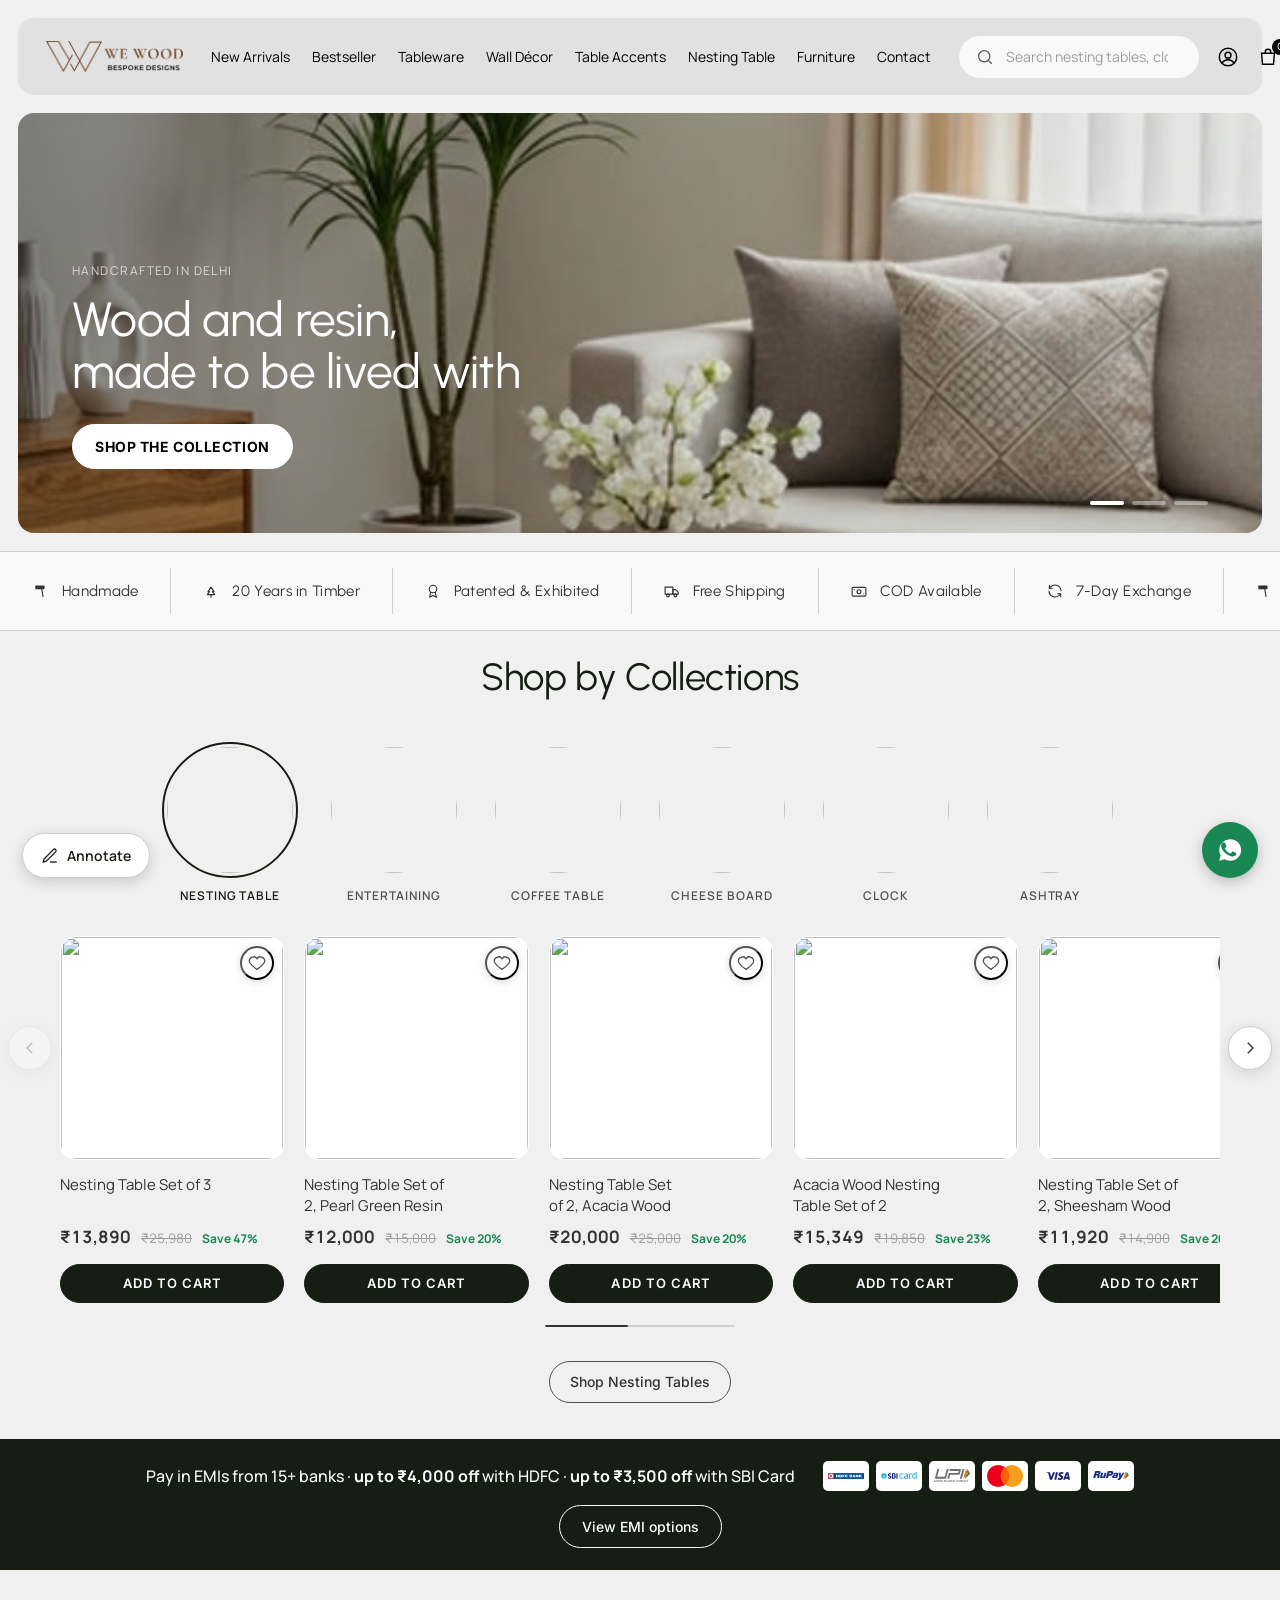
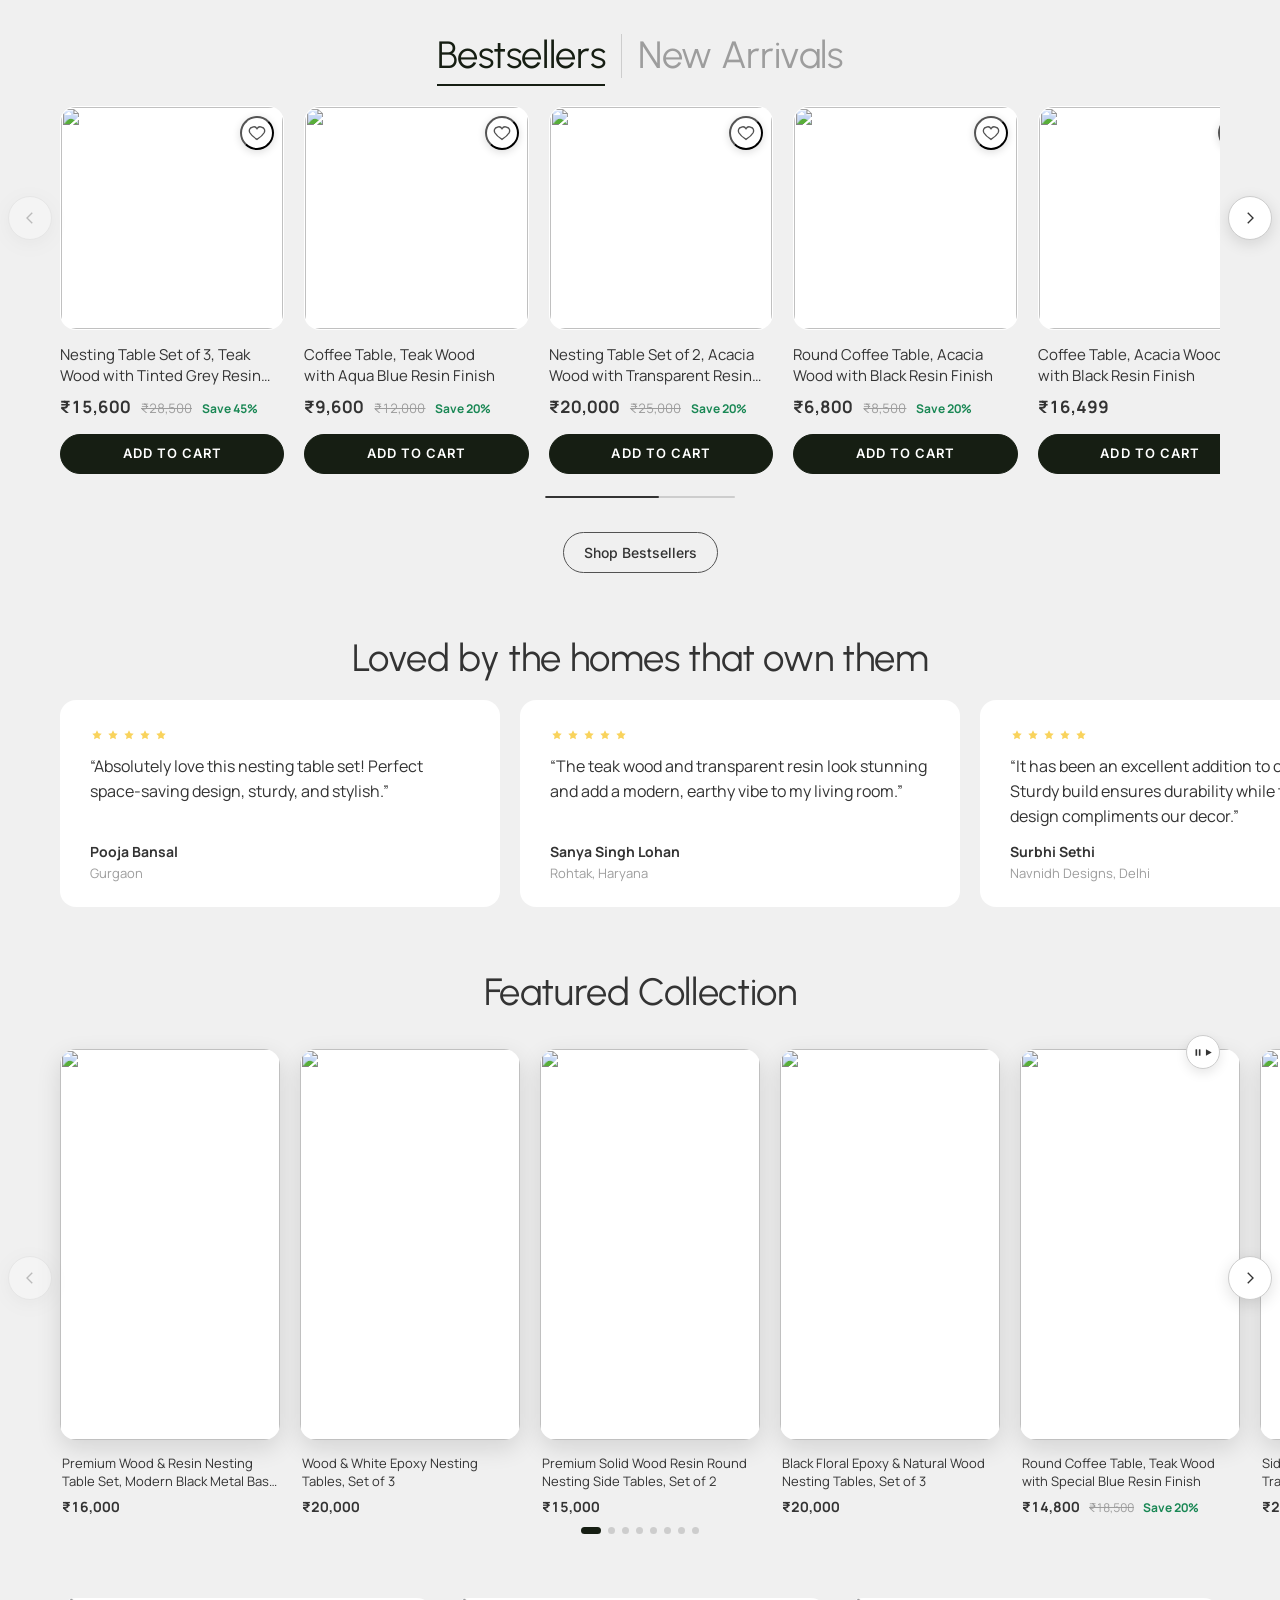
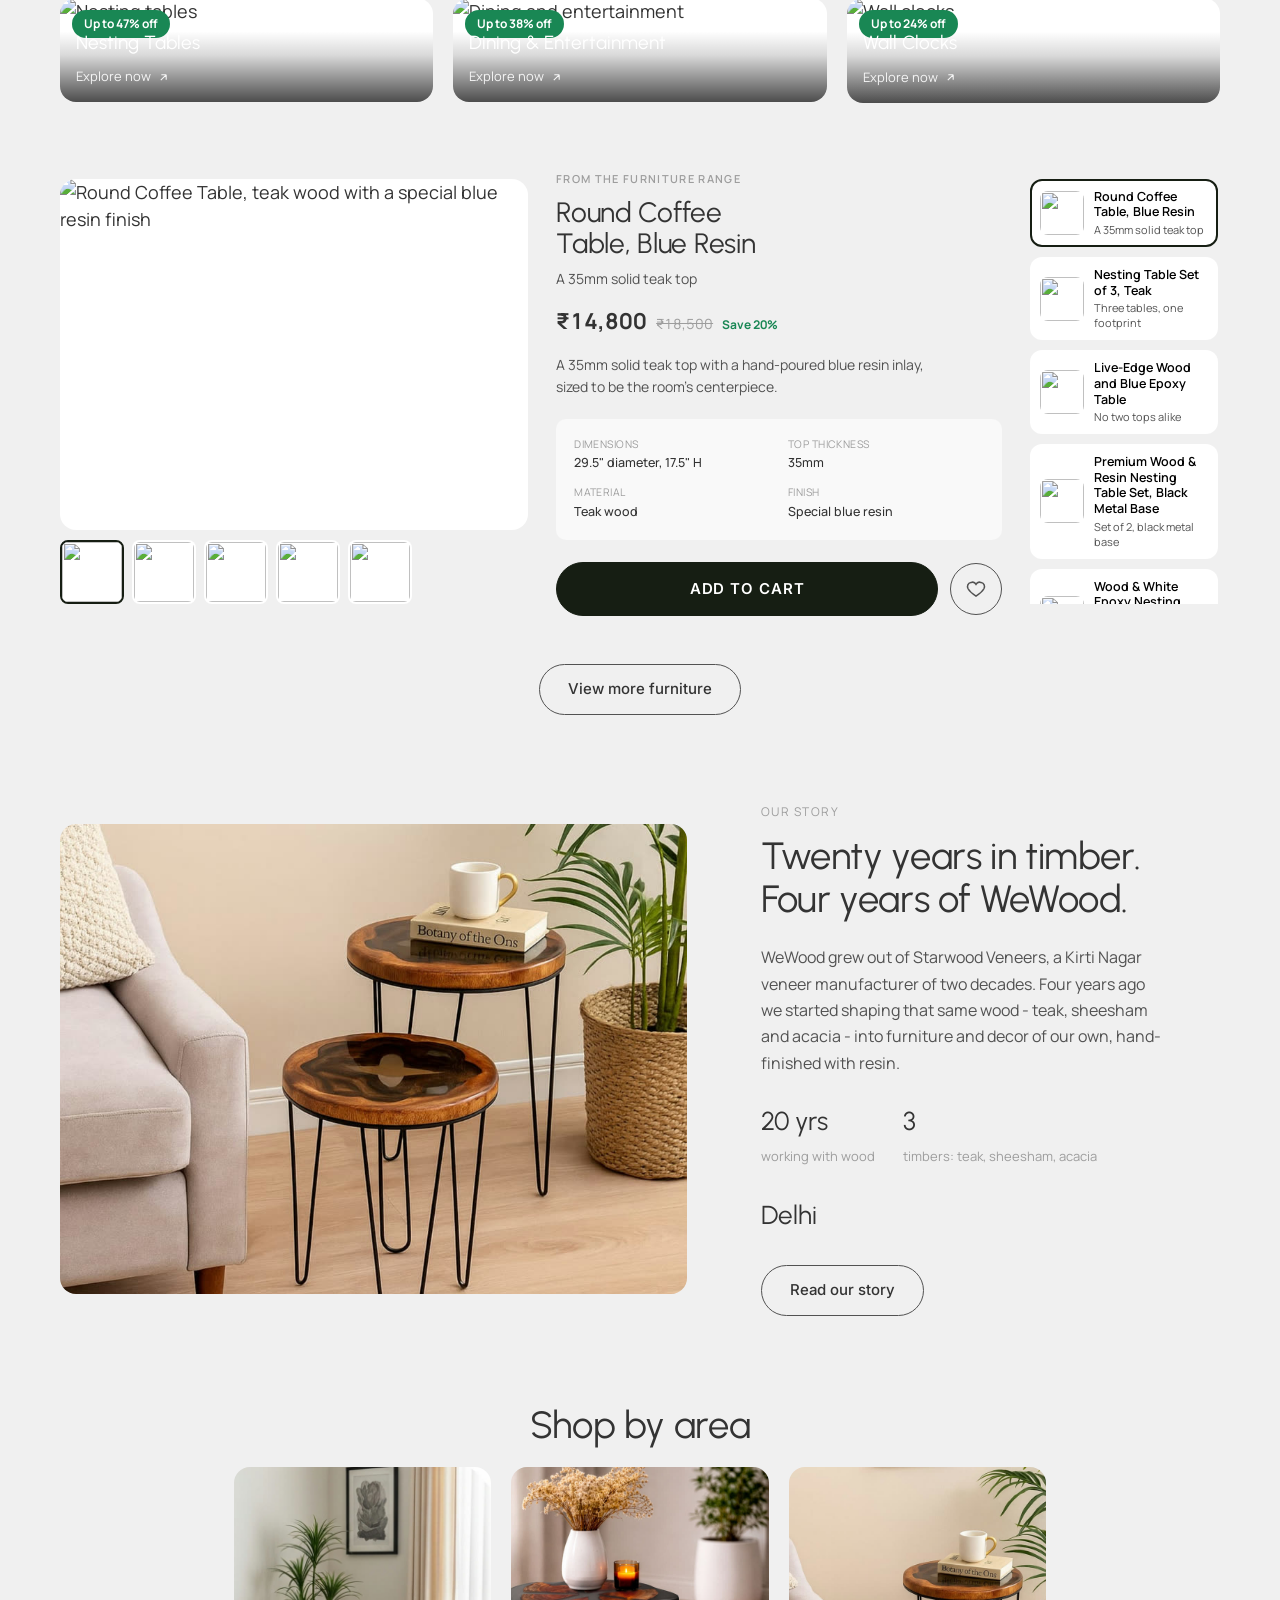
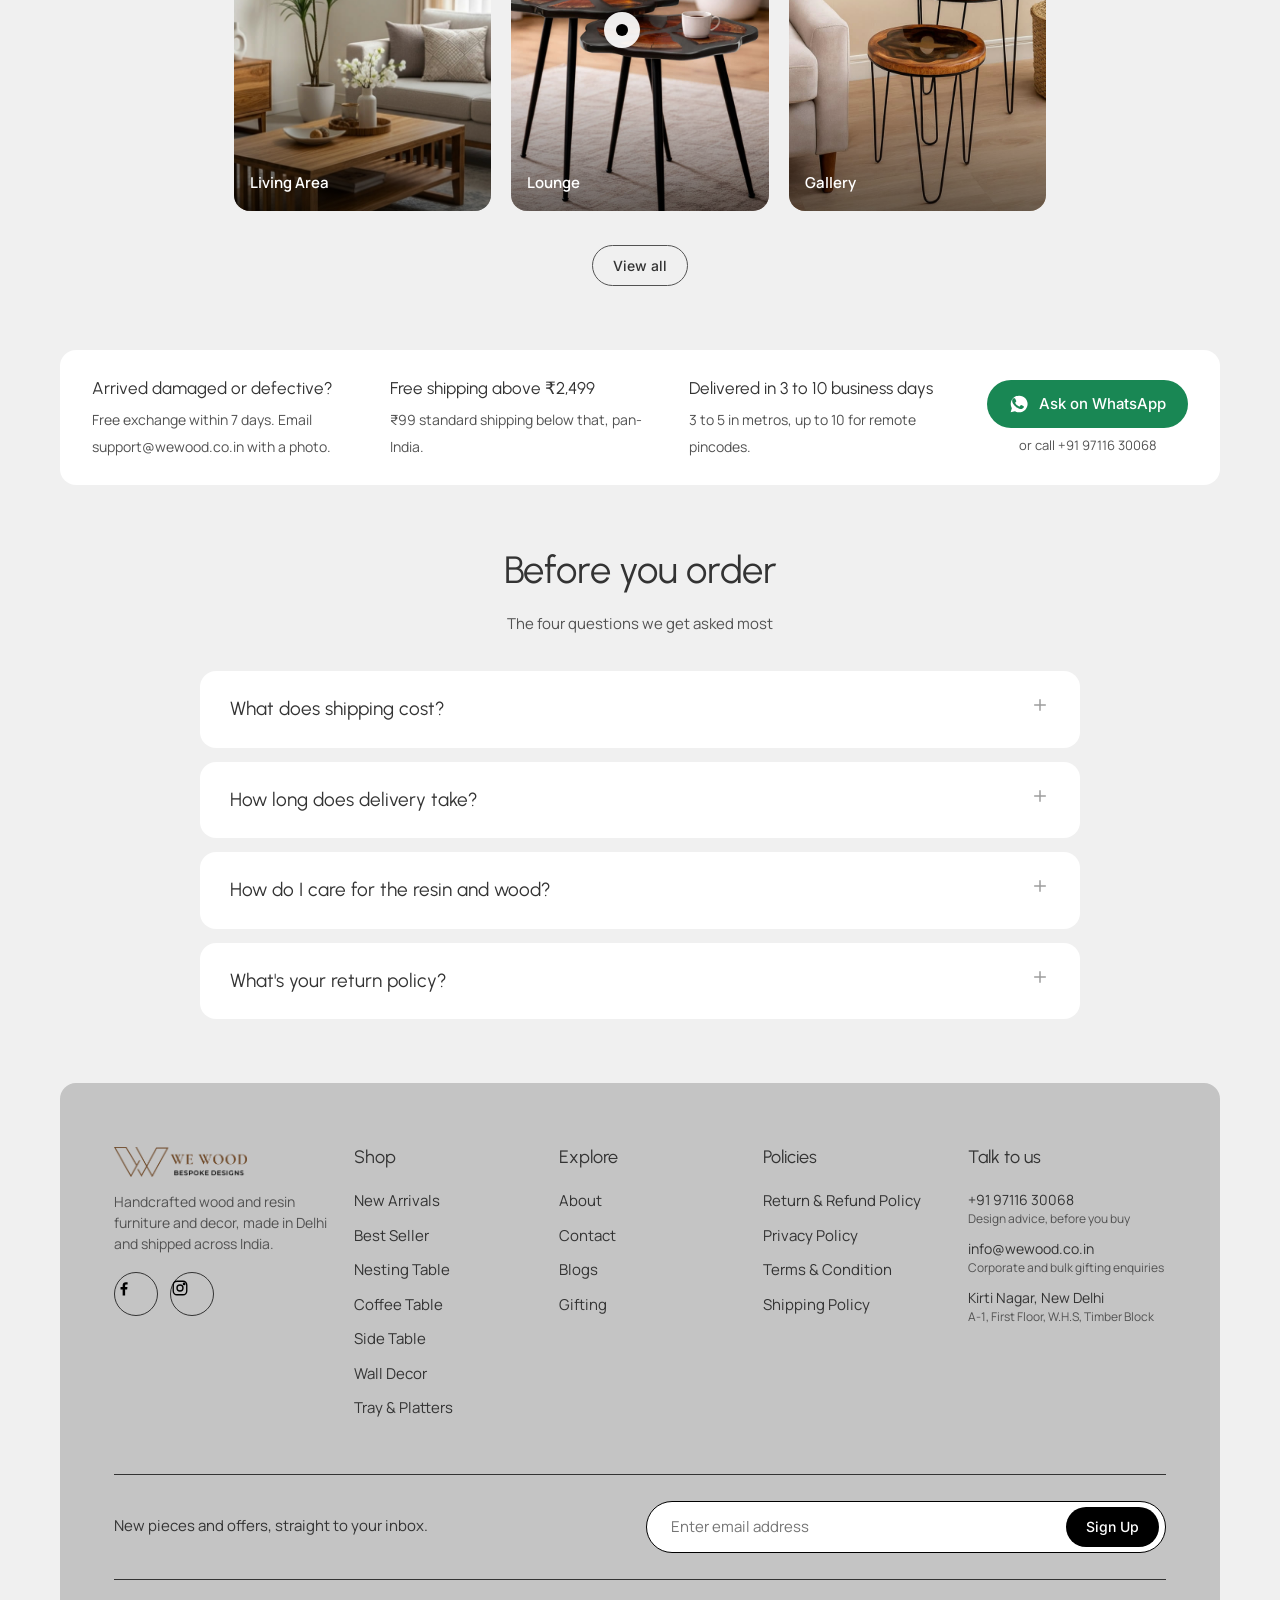
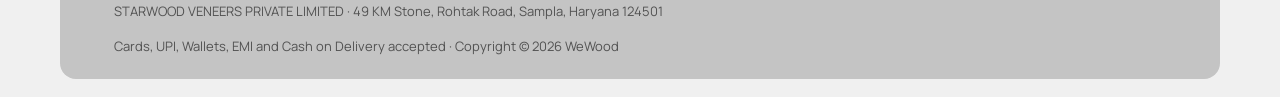
==== index.html @ e486cc7d "Tighten hero-ticker-collections gaps, add ticker breathing room, 2-card mobile rails, fix Shop-by-ar" ====
<!doctype html>
<html lang="en">
<head>
<meta charset="UTF-8">
<meta name="viewport" content="width=device-width, initial-scale=1.0">
<title>WeWood Homepage</title>
<meta name="description" content="Handcrafted wood and resin furniture and home decor from WeWood, Delhi. Nesting tables, coffee tables, wall clocks, trays and more, shipped pan-India.">
<link rel="preconnect" href="https://fonts.googleapis.com">
<link rel="preconnect" href="https://cdn.shopify.com" crossorigin>
<link href="https://fonts.googleapis.com/css2?family=Manrope:wght@400;500;600;700&family=Urbanist:wght@400;500;600;700&family=Inter:wght@500;600&display=swap" rel="stylesheet">
<style>
  /* Tokens: the live theme's own CSS (main.build.css) - nothing introduced */
  :root{
    --font-body:'Manrope', sans-serif;
    --font-heading:'Urbanist', sans-serif;
    --font-button:'Inter', sans-serif;
    --radius:16px; --pill:32px;
    --bg:#f0f0f0; --bg-secondary:#f9f9f9; --header:#e1e1e1; --silver:#c4c4c4;
    --white:#fff; --black:#000;
    --text:#333333; --text-2:#525252; --text-3:#9d9d9d; --gray:#757575; --border:#cdcdcd;
    --dark:#161e13; --yellow:#f9d35c; --green:#198754; --sale:#cc0000;
    --gutter:18px; --page-gutter:60px; --gap:20px; --inner:54px;
  }
  *{ box-sizing:border-box; }
  html{ scroll-behavior:smooth; }
  body{ margin:0; background:var(--bg); color:var(--text); font-family:var(--font-body); font-size:18px; line-height:1.5; -webkit-font-smoothing:antialiased; }
  img{ display:block; width:100%; height:100%; object-fit:cover; }
  a{ color:inherit; text-decoration:none; touch-action:manipulation; }
  p{ margin:0; }
  /* Display type: slightly tighter leading and negative tracking at these
     sizes - a geometric sans at 38-48px with default tracking reads loose. */
  h1,h2,h3,h4{ font-family:var(--font-heading); font-weight:400; color:var(--text); margin:0; line-height:1.15; letter-spacing:-.01em; text-wrap:balance; }
  ul{ margin:0; padding:0; list-style:none; }
  button{ font-family:inherit; cursor:pointer; touch-action:manipulation; }
  /* Keyboard focus ring, page-wide. Mouse and touch never see it. */
  a:focus-visible, button:focus-visible, input:focus-visible, [tabindex]:focus-visible{ outline:2px solid var(--black); outline-offset:3px; }
  .page{ padding:0 var(--page-gutter); }
  .img{ border-radius:var(--radius); overflow:hidden; background:#dedede; }

  /* Button hierarchy. Secondary: outline whose border actually reads (the old
     #cdcdcd on #f0f0f0 was 1.3:1, invisible as a control). Primary (.btn-dark):
     solid in the theme's own dark, with the page's single accent on hover, so
     the one yellow means "attention" everywhere it appears. */
  .btn{ display:inline-flex; align-items:center; justify-content:center; gap:10px; border-radius:var(--pill); font-family:var(--font-button); font-weight:500; font-size:15px; line-height:1.375; padding:14px 28px; border:1px solid var(--text-2); color:var(--text); background:transparent; white-space:nowrap; transition:background .16s ease-out, color .16s ease-out, border-color .16s ease-out, transform .12s ease-out; }
  .btn:hover{ background:var(--black); border-color:var(--black); color:#fff; }
  .btn:active{ transform:scale(0.98); }
  .btn-dark{ background:var(--dark); border-color:var(--dark); color:#fff; font-family:var(--font-button); font-weight:600; }
  .btn-dark:hover{ background:var(--yellow); border-color:var(--yellow); color:var(--dark); }
  .btn-solid{ background:var(--black); color:#fff; border-color:var(--black); font-family:var(--font-button); font-weight:600; }
  .btn-solid:hover{ background:#2b2b2b; }
  .btn-white{ border-color:#fff; color:#fff; }
  .btn-white:hover{ background:#fff; color:var(--black); }
  .btn-sm{ padding:10px 20px; font-size:14px; }

  /* Section rhythm: 64px between unrelated sections, 20px between a heading
     and its own content - the 3:1 ratio is what makes "new topic" and
     "same topic" read differently. */
  .section-heading{ text-align:center; font-size:38px; padding:64px 0 20px; }
  .section-sub{ text-align:center; font-size:15px; color:var(--text-2); margin:0 0 36px; }
  .eyebrow{ display:block; font-size:12px; letter-spacing:.12em; text-transform:uppercase; color:var(--text-3); margin-bottom:14px; }
  /* Every section heading on the page - centered, same size, same 20px
     gap to its content below (the tab-group's own 20px bottom padding is
     the reference value everything else matches). */
  .section-heading.rail-heading{ font-weight:400; }
  .rail-head{ display:flex; align-items:baseline; justify-content:space-between; gap:16px; flex-wrap:wrap; }
  /* width:100% is load-bearing here: .rail-head uses justify-content:
     space-between for its usual two children (heading + CTA), but this
     is its only child, so space-between alone pins it to the start
     instead of centering it - the group has to claim the full row width
     itself before its own justify-content:center means anything. */
  .tab-group{ display:flex; justify-content:center; padding:64px 0 20px; width:100%; }
  .tab-btn{ font-family:var(--font-heading); font-size:38px; font-weight:400; letter-spacing:-.01em; line-height:1.15; background:none; border:none; padding:0; color:var(--text-3); position:relative; padding-bottom:8px; transition:color .2s ease-out; }
  .tab-btn::after{ content:""; position:absolute; left:0; right:0; bottom:0; height:2px; background:var(--dark); transform:scaleX(0); transition:transform .25s ease-out; }
  .tab-btn.is-active{ color:var(--dark); }
  .tab-btn.is-active::after{ transform:scaleX(1); }
  /* The divider is its own pseudo-element, not a border+padding on the
     button itself - the underline below is also absolutely positioned
     left:0/right:0 against the button's own box, so if the divider gap
     were padding (inside that box) the underline would stretch into it
     and visibly touch the divider line. Keeping the divider entirely in
     the button's outer margin keeps the underline exactly text-width on
     both tabs. */
  .tab-btn + .tab-btn{ position:relative; margin-left:33px; }
  .tab-btn + .tab-btn::before{ content:""; position:absolute; left:-17px; top:0; bottom:8px; width:1px; background:var(--border); }
  /* Panels crossfade instead of an abrupt hide/show swap. */
  .rail-carousel.tab-panel{ transition:opacity .2s ease-out; }
  .rail-carousel.tab-panel.is-leaving{ opacity:0; }
  @media (prefers-reduced-motion:reduce){ .tab-btn::after{ transition:none; } .rail-carousel.tab-panel{ transition:none; } }
  .section-sub.rail-sub{ text-align:left; margin-bottom:24px; }

  /* ===== Header: thin, persistent search, real categories ===== */
  .header-wrap{ position:sticky; top:var(--gutter); z-index:50; padding:0 var(--gutter); margin-top:var(--gutter); transition:transform .25s ease-out; }
  .header-wrap.is-hidden{ transform:translateY(calc(-100% - var(--gutter) - 12px)); }
  .header{ background:var(--header); border-radius:var(--radius); height:77px; display:grid; grid-template-columns:auto 1fr auto; align-items:center; gap:28px; padding:0 28px; }
  .logo img{ height:31px; width:auto; display:block; }
  .nav{ display:flex; justify-content:center; gap:22px; font-size:14px; color:var(--black); white-space:nowrap; }
  .nav a{ padding:4px 0; border-bottom:1.5px solid transparent; transition:border-color .16s ease-out; }
  .nav a:hover{ border-color:var(--black); }
  .header-right{ display:flex; align-items:center; gap:18px; }
  .search{ display:flex; align-items:center; gap:10px; background:var(--bg-secondary); border:1px solid transparent; border-radius:var(--pill); height:42px; padding:0 14px 0 16px; width:240px; transition:border-color .16s ease-out, width .2s ease-out; }
  .search:focus-within{ border-color:var(--black); width:280px; box-shadow:0 0 0 2px var(--dark); }
  .search input{ flex:1; border:none; outline:none; background:transparent; font-family:var(--font-body); font-size:14px; color:var(--text); min-width:0; }
  .search input::placeholder{ color:var(--text-3); }
  .search svg{ flex:none; color:var(--text-2); }
  .icon-btn{ background:none; border:none; padding:0; color:var(--black); display:flex; position:relative; }
  .icon-btn svg{ width:22px; height:22px; }
  .cart-count{ position:absolute; top:-7px; right:-9px; min-width:16px; height:16px; padding:0 3px; border-radius:50%; background:var(--black); color:#fff; font-size:10px; font-family:var(--font-button); display:flex; align-items:center; justify-content:center; transition:transform .18s cubic-bezier(0.34,1.56,0.64,1); }
  .cart-count.pulse{ transform:scale(1.35); }
  @media (max-width:1250px){ .nav{ display:none; } .header{ grid-template-columns:auto 1fr; } .header-right{ justify-self:end; } }
  @media (max-width:640px){ .search{ display:none; } }

  /* ===== Hero: rotating imagery, three self-select paths ===== */
  /* Hero keeps the original 18px inset (--gutter) even though .page's own
     side padding is now the larger --page-gutter - pulled back out by the
     difference so it never re-inherits the wider page margin. */
  .hero{ margin:var(--gutter) calc(var(--gutter) - var(--page-gutter)) 0; position:relative; height:420px; border-radius:var(--radius); overflow:hidden; }
  .hero-slide{ position:absolute; inset:0; opacity:0; transition:opacity .7s ease-out; }
  .hero-slide.is-active{ opacity:1; }
  .hero-slide::after{ content:""; position:absolute; inset:0; background:linear-gradient(to right, rgba(0,0,0,.42), rgba(0,0,0,.08) 60%); }
  .hero-text{ position:absolute; left:var(--inner); bottom:64px; z-index:2; color:#fff; max-width:620px; }
  .hero-text .eyebrow{ color:rgba(255,255,255,.75); }
  /* No body paragraph any more (2026-09-16, client request: one CTA, less
     text) - margin-bottom now serves as the heading-to-button gap instead
     of heading-to-paragraph, sized accordingly. */
  .hero-text h1{ font-size:48px; color:#fff; margin-bottom:26px; line-height:1.08; letter-spacing:-.015em; }
  .hero-paths{ display:flex; gap:12px; }
  .hero-paths .btn{ border-color:rgba(255,255,255,.7); color:#fff; padding:12px 22px; font-size:14px; font-weight:700; text-transform:uppercase; letter-spacing:.04em; }
  .hero-paths .btn:hover{ background:#fff; color:var(--black); border-color:#fff; }
  .hero-paths .btn.primary{ background:#fff; color:var(--black); border-color:#fff; }
  .hero-paths .btn.primary:hover{ background:var(--header); }
  .hero-dots{ position:absolute; right:var(--inner); bottom:28px; z-index:3; display:flex; gap:8px; }
  .hero-dot{ width:34px; height:4px; border-radius:2px; background:rgba(255,255,255,.4); border:none; padding:0; cursor:pointer; position:relative; overflow:hidden; }
  .hero-dot::after{ content:""; position:absolute; inset:0; background:#fff; transform:scaleX(0); transform-origin:left; }
  .hero-dot.is-active::after{ animation:heroProgress 5s linear forwards; }
  @keyframes heroProgress{ from{ transform:scaleX(0); } to{ transform:scaleX(1); } }
  @media (max-width:760px){ .hero{ height:520px; } .hero-text{ left:24px; right:24px; bottom:56px; } .hero-text h1{ font-size:34px; } .hero-dots{ right:24px; } }


  /* ===== Categories: circular picker (real collection photo + label) drives
         one product rail below it, reusing the .products/.product rail
         styling defined further down rather than a new card style. ===== */
  .cat-picker{ display:flex; flex-wrap:wrap; justify-content:center; gap:28px; margin:0; }
  /* Small centered label standing in for the dropped heading on desktop -
     mobile/tablet keep the full heading instead, so this stays hidden
     there (see the max-width:900px block below). Equal margin both sides
     so the gap to the promo strip above matches the gap to the tiles
     below - .cat-picker's own margin is zeroed out so this is the only
     thing controlling that lower gap - sized to match the section-break
     rhythm used elsewhere on the page (ticker, promo strip), not just
     enough room for the label's own line-height. */
  /* Matches the Bestsellers/New Arrivals tab typography exactly (2026-09-16,
     client request) - same font-family/size/weight as .tab-btn, dropping
     the small uppercase-label treatment this used to have. */
  .cat-eyebrow{ text-align:center; font-family:var(--font-heading); font-size:38px; font-weight:400; letter-spacing:-.01em; color:var(--dark); margin:18px 0 36px; }
  .cat-picker-item{ display:flex; flex-direction:column; align-items:center; gap:10px; background:none; border:none; padding:0; cursor:pointer; font-family:var(--font-body); }
  .cat-picker-avatar{ width:136px; height:136px; border-radius:50%; padding:3px; border:2px solid transparent; transition:border-color .15s ease; }
  .cat-picker-avatar img{ width:100%; height:100%; border-radius:50%; object-fit:cover; display:block; }
  .cat-picker-item:hover .cat-picker-avatar{ border-color:var(--border); }
  .cat-picker-item.is-active .cat-picker-avatar{ border-color:var(--dark); }
  .cat-picker-label{ max-width:110px; font-size:12px; font-weight:600; letter-spacing:.08em; text-transform:uppercase; color:var(--text-2); text-align:center; line-height:1.3; }
  .cat-picker-item.is-active .cat-picker-label{ color:var(--dark); }
  /* Desktop drops the section heading entirely so the picker, the product
     rail and its Add to cart button all land inside one viewport height. */
  @media (max-width:900px){
    /* Static 3-across grid (2 rows for 6 categories) instead of a swipe
       carousel. 110px is the largest circle that still fits 3-per-row on
       a 390px phone: three circles alone are already 330px of the 354px
       available content width, leaving only 24px for the two gaps between
       them - any bigger and it no longer fits without scrolling. */
    .cat-picker{ display:grid; grid-template-columns:repeat(3, 110px); justify-content:center; gap:10px; margin:18px 0 0; }
    .cat-picker-item{ gap:6px; }
    .cat-picker-avatar{ width:110px; height:110px; border-radius:50%; }
    .cat-picker-avatar img{ border-radius:50%; }
    .cat-picker-label{ font-size:11px; max-width:100%; white-space:nowrap; overflow:hidden; text-overflow:ellipsis; }
  }
  /* Above the mobile breakpoint (where the side arrows are visible), a
     rail must NOT bleed past its wrapper the way the other swipe rows do -
     otherwise its real edges land 60px outside where the arrows sit, and
     the left/right inset stops matching the rest of the page. Mobile
     keeps the normal bleed-to-edge swipe behaviour (arrows are hidden
     there anyway). Applies to every .rail-carousel row - Bestsellers and
     the category rail both use this same shell. */
  @media (min-width:641px){
    .rail-carousel .products{ margin:0; padding:0 0 4px; scroll-padding:0; }
  }
  /* Arrows sit beside the rail, vertically centered on the card row itself
     (not stacked underneath) - the progress bar keeps its own line below. */
  .rail-carousel .rail-wrap{ position:relative; }
  /* top is set inline by JS to the product image's own mid-height, since the
     image is a fixed square and the card underneath it (title/price/button)
     is taller - centering on the whole card would sit visibly below the
     image. Left/right sit in the page's own side margin (60px desktop),
     beside the row rather than overlapping its cards - the rail itself no
     longer bleeds past that margin above the mobile breakpoint, so the two
     line up. */
  .rail-carousel .car-side{ position:absolute; top:50%; transform:translateY(-50%); background:var(--white); box-shadow:0 4px 16px rgba(0,0,0,.12); }
  .rail-carousel .car-side-prev{ left:-52px; }
  .rail-carousel .car-side-next{ right:-52px; }
  .rail-carousel .car-ctl{ margin-top:18px; }

  /* ===== Credibility ticker (section breaker). Desktop and mobile now both
     scroll (2026-09-16, client request - desktop was static for one round,
     reverted); desktop uses the icon+divider design (.cred-static, content
     duplicated in the HTML for a seamless loop, same technique as
     .credibility-track below); mobile keeps its own simpler icon-beside-
     text marquee. justify-content:center (not space-between) so the group
     reads as one centered cluster of its own natural width, not stretched
     edge to edge; line-height:1 on the label tightens its box to the
     glyphs themselves so it lines up with the icon's true visual center
     instead of the icon looking low against a label sitting in extra
     leading space above/below it. ===== */
  .credibility-ticker{ margin:18px calc(-1 * var(--page-gutter)) 0; background:var(--bg-secondary); border-top:1px solid var(--border); border-bottom:1px solid var(--border); padding:16px 0; overflow:hidden; }
  .cred-static{ display:flex; justify-content:center; align-items:center; gap:0; width:max-content; margin:0 auto; animation:credScroll 34s linear infinite; }
  .credibility-ticker:hover .cred-static, .credibility-ticker.is-paused .cred-static{ animation-play-state:paused; }
  @keyframes credScroll{ from{ transform:translateX(0); } to{ transform:translateX(-50%); } }
  .cred-item{ display:flex; align-items:center; gap:12px; font-family:var(--font-heading); font-size:15px; color:var(--text); letter-spacing:.02em; white-space:nowrap; padding:14px 32px; position:relative; flex:none; }
  .cred-item span{ line-height:1; }
  .cred-item + .cred-item::before{ content:""; position:absolute; left:0; top:0; bottom:0; width:1px; background:var(--border); }
  .cred-item svg{ flex:none; color:var(--text); display:block; }
  .credibility-track{ display:none; align-items:center; gap:34px; width:max-content; white-space:nowrap; animation:ticker 46s linear infinite; }
  .credibility-track span{ display:flex; align-items:center; gap:34px; }
  .credibility-track .mark{ display:inline-flex; align-items:center; gap:10px; font-family:var(--font-heading); font-size:15px; color:var(--text); letter-spacing:.02em; }
  .credibility-track .mark svg{ flex:none; color:var(--text); }
  .credibility-track .dot{ width:4px; height:4px; border-radius:50%; background:var(--text-3); flex:none; }
  @keyframes ticker{ from{ transform:translateX(0); } to{ transform:translateX(-50%); } }

  /* ===== Bestsellers: one scroll-snapping row, all 8, real prices ===== */
  .carousel{ position:relative; }
  /* scroll-padding-left matters: without it the snapport starts at the padding
     edge, so card 1 snaps to scrollLeft:18 and rests clipped behind the gutter. */
  .products{ display:flex; gap:var(--gap); overflow-x:auto; scroll-snap-type:x mandatory; scroll-padding:0 var(--page-gutter); scroll-behavior:smooth; scrollbar-width:none; margin:0 calc(-1 * var(--page-gutter)); padding:0 var(--page-gutter) 4px; }
  .products::-webkit-scrollbar{ display:none; }
  /* Every card snaps to its own left edge (scroll-snap-align:start) except
     the last one - left unchanged, it would rest with its right portion
     hanging past the viewport with no trailing gutter. Snapping the last
     card's END instead brings its right edge flush with the row's own
     padding, giving it the same page-gutter margin the first card gets. */
  .products .product:last-child{ scroll-snap-align:end; }
  /* Fractional card counts on purpose: the part-visible next card is the
     affordance that says "this scrolls". Same sizing on every rail on the
     page (Bestsellers, the category rail) - one consistent card size, not
     a different one per section. */
  .product{ position:relative; flex:0 0 calc((100% - 3 * var(--gap)) / 4.9); scroll-snap-align:start; display:flex; flex-direction:column; }
  @media (max-width:1000px){ .product{ flex-basis:calc((100% - 2 * var(--gap)) / 3.4); } }
  @media (max-width:760px){ .product{ flex-basis:calc((100% - var(--gap)) / 2.6); } }
  .car-ctl{ display:flex; align-items:center; justify-content:center; gap:18px; margin-top:26px; }
  .car-btn{ width:44px; height:44px; flex:none; border-radius:50%; border:1px solid var(--border); background:transparent; color:var(--text); display:flex; align-items:center; justify-content:center; transition:background .16s ease-out, color .16s ease-out, border-color .16s ease-out, opacity .16s ease-out; }
  .car-btn:hover:not(:disabled){ background:var(--black); border-color:var(--black); color:#fff; }
  .car-btn:disabled{ opacity:.28; cursor:default; }
  .car-prog{ position:relative; width:190px; height:2px; background:var(--border); border-radius:2px; overflow:hidden; }
  .car-prog span{ position:absolute; top:0; bottom:0; left:0; width:50%; background:var(--text); border-radius:2px; transition:left .2s ease-out, width .2s ease-out; }

  /* ===== Featured Products video carousel: real product videos from
     wewood.co.in's own live "Featured Products" section. The active
     (centered) card scales up and the rest recede, auto-rotating like a
     highlight reel - manual scroll/arrows/dots always take over the timer. */
  .fp-carousel .rail-wrap{ padding:0; }
  .fp-track{ display:flex; gap:var(--gap); overflow-x:auto; scroll-snap-type:x mandatory; scroll-padding:0 var(--page-gutter); scroll-behavior:smooth; scrollbar-width:none; margin:0 calc(-1 * var(--page-gutter)); padding:14px var(--page-gutter) 4px; }
  .fp-track::-webkit-scrollbar{ display:none; }
  /* All cards sit at full strength by default on every breakpoint - every
     video plays regardless of which card is "active", so nothing should
     read as dimmed until there's a real reason (mobile: the one card in
     view; desktop: whichever one you're pointing at). */
  .fp-card{ flex:0 0 220px; scroll-snap-align:center; display:block; text-decoration:none; color:inherit; transform:scale(1) translateY(0); opacity:1; transition:transform .35s ease-out, opacity .35s ease-out; }
  .fp-track .fp-card:last-child{ scroll-snap-align:end; }
  .fp-media{ position:relative; aspect-ratio:9/16; border-radius:var(--radius); overflow:hidden; background:var(--white); box-shadow:0 8px 24px rgba(0,0,0,.12); transition:box-shadow .35s ease-out; }
  /* Desktop: pure CSS :hover, independent of the JS activeIndex - dims
     every sibling and zooms/deepens the shadow on whichever card the
     pointer is actually over. */
  @media (hover:hover) and (pointer:fine) and (min-width:901px){
    .fp-track:hover .fp-card{ opacity:.5; transform:scale(.92) translateY(0); }
    .fp-track .fp-card:hover{ opacity:1; transform:scale(1.08) translateY(0); z-index:2; }
    .fp-track .fp-card:hover .fp-media{ box-shadow:0 22px 48px rgba(0,0,0,.22); }
  }
  .fp-poster{ width:100%; height:100%; object-fit:cover; display:block; }
  /* Desktop: every video plays at once (real motion is the point of this
     section), the focused/hovered card is just bigger - see .fp-card
     above. Mobile only ever plays one at a time (see the JS), so there
     the video sits invisible over its poster until it's the active card -
     otherwise a paused-but-already-played video would show whatever
     frame it stopped on instead of a clean product photo. */
  .fp-media video{ position:absolute; inset:0; width:100%; height:100%; object-fit:cover; display:block; }
  @media (max-width:900px){
    .fp-media video{ opacity:0; transition:opacity .25s ease-out; }
    .fp-card.is-active .fp-media video{ opacity:1; }
  }
  .fp-info{ padding:14px 2px 0; }
  .fp-title{ font-size:13px; color:var(--text); line-height:1.4; margin-bottom:5px; display:-webkit-box; -webkit-line-clamp:2; -webkit-box-orient:vertical; overflow:hidden; }
  .fp-price{ font-size:14px; font-weight:700; font-variant-numeric:tabular-nums; }
  .fp-price .compare{ font-weight:400; color:var(--text-3); text-decoration:line-through; margin-left:6px; font-size:12px; }
  .fp-price .save{ color:var(--green); font-weight:700; margin-left:6px; font-size:12px; }
  .fp-dots{ display:flex; justify-content:center; gap:7px; margin-top:6px; }
  .fp-dot{ width:7px; height:7px; border-radius:4px; border:none; padding:0; background:var(--border); cursor:pointer; transition:background .16s ease-out, width .16s ease-out; }
  .fp-dot.is-active{ width:20px; background:var(--dark); }
  @media (prefers-reduced-motion:reduce){ .fp-track{ scroll-behavior:auto; } .fp-card{ transition:none; } }
  /* Autoplay videos run indefinitely, so a manual stop control is required
     (not just decorative) - defaults to paused under prefers-reduced-motion. */
  .fp-heading{ text-align:center; font-size:38px; padding:64px 0 20px; }
  .fp-playtoggle{ position:absolute; top:0; right:0; z-index:3; width:34px; height:34px; border-radius:50%; border:1px solid var(--border); background:#fff; color:var(--text); display:flex; align-items:center; justify-content:center; box-shadow:0 4px 12px rgba(0,0,0,.1); }
  .fp-playtoggle:hover{ border-color:var(--dark); }
  .fp-playtoggle[aria-pressed="true"] .ic-pause{ display:none; }
  .fp-playtoggle[aria-pressed="true"] .ic-play{ display:block; }
  .product .pimg{ position:relative; aspect-ratio:1; border-radius:var(--radius); overflow:hidden; background:var(--white); margin-bottom:14px; border:1px solid transparent; transition:border-color .15s ease; }
  .product .pimg img{ object-fit:cover; transition:transform .3s ease-out; }
  @media (hover:hover) and (pointer:fine){
    .product:hover .pimg img{ transform:scale(1.05); }
    .product:hover .pimg{ border-color:var(--border); }
  }
  .badge{ position:absolute; top:14px; left:14px; z-index:1; background:var(--yellow); color:var(--black); font-size:12px; font-weight:700; letter-spacing:.02em; padding:4px 10px; border-radius:var(--pill); font-family:var(--font-body); }
  /* Wishlist: a considered purchase like furniture is rarely bought on the
     first visit - this lets someone mark a piece and find it again, which
     a "come back later" shopper actually needs and this page didn't have. */
  .wish-btn{ position:absolute; top:10px; right:10px; z-index:2; width:34px; height:34px; border-radius:50%; background:rgba(255,255,255,.92); display:flex; align-items:center; justify-content:center; color:var(--text-2); box-shadow:0 2px 8px rgba(0,0,0,.14); transition:color .15s ease, transform .15s ease; }
  .wish-btn:hover{ color:var(--dark); }
  .wish-btn.is-active{ color:var(--dark); }
  .wish-btn.is-active svg{ fill:var(--dark); }
  .wish-btn.is-pop{ transform:scale(1.18); }
  @media (prefers-reduced-motion:reduce){ .wish-btn{ transition:none; } }
  .product h3{ font-family:var(--font-body); font-weight:400; font-size:15px; color:var(--text); line-height:1.4; letter-spacing:0; margin-bottom:8px; height:42px; display:-webkit-box; -webkit-line-clamp:2; -webkit-box-orient:vertical; overflow:hidden; }
  .price-row{ display:flex; align-items:baseline; gap:10px; margin-bottom:14px; }
  /* Price is the card's anchor - one step above the title, not a near-tie. */
  .price{ font-weight:700; font-size:17px; font-variant-numeric:tabular-nums; }
  .compare{ font-size:13px; color:var(--text-3); text-decoration:line-through; font-variant-numeric:tabular-nums; }
  .save{ font-size:12px; color:var(--green); font-weight:700; font-variant-numeric:tabular-nums; }
  .product .btn{ margin-top:auto; }
  .js-atc{ text-transform:uppercase; letter-spacing:.08em; font-size:13px; }
  .see-all{ text-align:center; margin-top:34px; }
  /* "See all N pieces" card: the rail's last card, same shell as a real
     product card (same image frame, heading and button slots) so it sits
     at the same height and rhythm rather than looking like a stray tile. */
  a.product.cta-card{ text-decoration:none; }
  .cta-card .pimg.cta-frame{ display:flex; align-items:center; justify-content:center; background:var(--dark); color:#fff; transition:background .15s ease; }
  .cta-card:hover .pimg.cta-frame{ background:#232b1e; }
  .cta-meta{ font-size:13px; color:var(--text-2); margin:0 0 14px; }
  .cta-card .btn{ pointer-events:none; }
  /* ===== Promo strip: three real collections, real live discounts. The "Save"
         colour reuses --green, the same token already used for "Save 45%" on
         every product card, rather than inventing a new pink/red badge tone. ===== */
  .promo-strip{ display:grid; grid-template-columns:repeat(3,1fr); gap:var(--gap); }
  .promo-tile{ position:relative; aspect-ratio:32/9; border-radius:var(--radius); overflow:hidden; background:var(--white); }
  .promo-tile img{ transition:transform .3s ease-out; }
  @media (hover:hover) and (pointer:fine){ .promo-tile:hover img{ transform:scale(1.04); } }
  .promo-tile::after{ content:""; position:absolute; inset:0; background:linear-gradient(to top, rgba(0,0,0,.7), rgba(0,0,0,.15) 45%, transparent 68%); }
  .promo-tag{ position:absolute; top:12px; left:12px; z-index:1; background:var(--green); color:#fff; font-size:12px; font-weight:700; padding:5px 12px; border-radius:var(--pill); }
  .promo-text{ position:absolute; left:16px; right:16px; bottom:14px; z-index:1; color:#fff; }
  .promo-text b{ display:block; font-family:var(--font-heading); font-weight:400; font-size:19px; margin-bottom:4px; }
  .promo-text span{ display:inline-flex; align-items:center; gap:6px; font-size:13px; color:rgba(255,255,255,.9); }
  @media (max-width:900px){
    /* Peek carousel restored (partial next tile visible is the scroll
       affordance) - but the row itself no longer bleeds to the raw screen
       edge the way it used to. It sits inside .page's own padding, so the
       peeking tile gets clipped at that same inset on the right, matching
       the gutter on the left, instead of bleeding past it. */
    .promo-strip{ display:flex; overflow-x:auto; scroll-snap-type:x mandatory; scroll-padding:0; gap:12px; margin:0; padding:0 0 4px; scrollbar-width:none; }
    .promo-strip::-webkit-scrollbar{ display:none; }
    .promo-tile{ flex:0 0 82%; scroll-snap-align:start; aspect-ratio:8/3; }
    .promo-tile:last-child{ scroll-snap-align:end; }
  }

  /* ===== EMI breaker: full-bleed, on the same dark panel already used for
         Credibility/Craft (not yellow, which stays reserved for the sale
         badge elsewhere on the page), a section breaker directly under
         Categories. One bold line + real bank marks inline, so the offer
         reads without opening the modal. Gap above matches the ticker's own
         gap to "Shop by Collections" (36px, client's own picked exception
         to the page's shared 64px rhythm) rather than that shared value -
         client's ask 2026-09-16: the space above and below the whole
         Categories section should read the same, not larger below. ===== */
  .emi-bar{ margin:36px calc(-1 * var(--page-gutter)) 0; background:var(--dark); color:#fff; padding:22px var(--page-gutter); }
  .emi-bar .inner{ display:flex; align-items:center; justify-content:center; gap:14px 28px; flex-wrap:wrap; }
  .emi-headline{ font-size:16px; font-weight:500; color:#fff; text-align:center; }
  .emi-headline b{ font-weight:700; }
  .emi-bar .btn{ padding:11px 22px; font-size:14px; flex:none; }
  /* Payment marks. Brand-coloured wordmarks drawn as inline SVG, not licensed
     logo files. Phase 4 should swap in the Shopify theme's real payment icons. */
  .pay-marks{ display:flex; align-items:center; gap:7px; flex-wrap:wrap; }
  .mark-tile{ width:46px; height:30px; flex:none; border-radius:5px; background:#fff; display:flex; align-items:center; justify-content:center; overflow:hidden; padding:3px 5px; }
  .mark-tile img{ width:100%; height:100%; object-fit:contain; display:block; }

  /* ===== The edit: three products as alternating image/copy rows that interlock
         rather than stack. Each image bleeds to the outer page edge and keeps the
         radius on its inner corners only. Copy is deliberately three lines:
         title, one supporting line, one link. No price, no paragraph. ===== */
  .edit{ display:flex; flex-direction:column; margin-top:40px; }
  .erow{ display:grid; grid-template-columns:1.35fr 1fr; gap:44px; align-items:center; }
  .erow.is-flipped{ grid-template-columns:1fr 1.35fr; }
  .erow.is-flipped .efig{ order:2; }
  /* Negative top margin is what makes consecutive rows interlock. Safe because
     the copy sits on the opposite side each time, so nothing can collide. */
  .erow + .erow{ margin-top:-84px; }
  /* Images sit inside the gutter with the full radius. The page-coloured spread
     shadow is the "cut": where a later image overlaps an earlier one it shows as
     a gap, everywhere else it is invisible against the same-coloured page.
     position + z-index makes each figure an atomic paint layer, otherwise the
     earlier row's <img> paints over the later row's shadow and the cut is lost. */
  .efig{ position:relative; z-index:1; overflow:hidden; background:var(--white); aspect-ratio:16/9; border-radius:var(--radius); box-shadow:0 0 0 8px var(--bg); }
  .efig img{ transition:transform .3s ease-out; }
  @media (hover:hover) and (pointer:fine){ .erow:hover .efig img{ transform:scale(1.04); } }
  .ecopy h3{ font-size:30px; line-height:1.18; margin-bottom:12px; max-width:18ch; }
  .ecopy h3 a:hover{ text-decoration:underline; text-underline-offset:4px; }
  /* One accent per page, and this page's is the yellow. The supporting line
     stays in the secondary text colour and lets the title carry the weight. */
  .ecopy .eline{ display:block; font-size:16px; color:var(--text-2); margin-bottom:18px; }
  /* padding + matching negative margin: a 24px-plus tap target with no layout shift */
  .elink{ display:inline-flex; align-items:center; gap:7px; font-size:14px; font-weight:500; color:var(--text); padding:6px 0; margin:-6px 0; transition:opacity .16s ease-out; }
  .elink:hover{ opacity:.6; }
  .elink svg{ flex:none; }
  .edit-more{ text-align:center; margin-top:48px; }

  /* ===== Edit showcase: desktop-only interactive switcher, replacing the
     stacked erow rows above 900px. One product shown full detail (gallery,
     price, Add to cart) at a time; the pick row below swaps which one. The
     stacked rows stay exactly as they are for mobile - they already fit the
     narrow width; this only replaces the desktop experience. ===== */
  .edit-showcase{ display:none; }
  @media (min-width:901px){
    .edit{ display:none; }
    /* Lifestyle-first (2026-09-16, replacing the vertical-rail layout):
       the styled room photo leads, sized wider than tall so it reads as a
       photo instead of a studio cutout. Full-width again as of the same
       day's later round - the 80%-centered version read oversized-but-
       cramped once the jump-to rail (.es-picks) needed real room; left
       edge now matches the product rails above it (same page-gutter
       inset every other section uses) instead of an inset centered block. */
    .edit-showcase{ display:grid; grid-template-columns:1.05fr 1fr 190px; gap:28px; align-items:center; width:100%; margin:64px 0 0; }
    .es-media{ display:flex; flex-direction:column; gap:10px; }
    .es-main{ display:block; position:relative; aspect-ratio:4/3; border-radius:var(--radius); overflow:hidden; background:var(--white); }
    .es-main img{ width:100%; height:100%; object-fit:cover; display:block; }
    .es-thumbs{ display:flex; flex-direction:row; gap:8px; }
    .es-thumb{ width:64px; height:64px; border-radius:8px; overflow:hidden; border:2px solid transparent; padding:0; background:var(--white); cursor:pointer; flex:none; }
    .es-thumb img{ width:100%; height:100%; object-fit:cover; display:block; }
    .es-thumb.is-active{ border-color:var(--dark); }
    .es-info{ display:flex; flex-direction:column; padding-top:4px; }
    .es-eyebrow{ font-size:11px; font-weight:600; letter-spacing:.12em; text-transform:uppercase; color:var(--text-3); margin-bottom:10px; }
    /* Product name sits one clear step above the price, not a near-tie. */
    .es-info h3{ font-size:28px; line-height:1.12; margin:0 0 8px; max-width:20ch; }
    .es-line{ font-size:14px; color:var(--text-2); margin-bottom:16px; }
    .es-price-row{ display:flex; align-items:baseline; gap:9px; margin-bottom:16px; }
    .es-price{ font-size:22px; font-weight:700; font-variant-numeric:tabular-nums; }
    .es-compare{ font-size:14px; color:var(--text-3); text-decoration:line-through; font-variant-numeric:tabular-nums; }
    .es-save{ font-size:12px; color:var(--green); font-weight:700; font-variant-numeric:tabular-nums; }
    .es-desc{ font-size:14px; color:var(--text-2); line-height:1.6; margin:0 0 20px; max-width:44ch; }
    /* Specs as a 2x2 scan grid instead of a four-row stacked list - reads
       in one glance and takes noticeably less vertical room, which is part
       of what keeps the button inside the fold. */
    .es-specs{ display:grid; grid-template-columns:1fr 1fr; gap:12px 18px; margin:0 0 22px; padding:18px; background:var(--bg-secondary); border-radius:10px; font-size:12.5px; }
    .es-specs div{ display:block; }
    .es-specs dt{ color:var(--text-3); margin:0 0 2px; text-transform:uppercase; letter-spacing:.04em; font-size:10.5px; }
    .es-specs dd{ margin:0; color:var(--text); font-weight:500; }
    /* Pill now fills the row instead of capping at 280px - beside a
       roomier viewport (the 80% scale above freed up the extra width to
       spend), it was leaving visible dead space next to a small button. */
    .es-actions{ display:flex; align-items:center; gap:12px; }
    .es-actions .btn{ flex:1; text-align:center; justify-content:center; padding:16px 22px; font-size:15px; text-transform:uppercase; letter-spacing:.06em; }
    .es-wish{ width:52px; height:52px; flex:none; border-radius:50%; border:1px solid var(--text-2); background:transparent; color:var(--text-2); display:flex; align-items:center; justify-content:center; padding:0; transition:border-color .15s ease, color .15s ease, transform .15s ease; }
    .es-wish svg{ width:20px; height:20px; }
    .es-wish:hover{ border-color:var(--dark); color:var(--dark); }
    .es-wish.is-active{ border-color:var(--dark); color:var(--dark); }
    .es-wish.is-active svg{ fill:var(--dark); }
    .es-wish.is-pop{ transform:scale(1.15); }
    @media (prefers-reduced-motion:reduce){ .es-wish{ transition:none; } }
    /* Jump-to rail (2026-09-16, replacing the 3-across row below the
       section): sits beside the info column instead of under the whole
       section, so switching products is one click on the piece you
       actually want, not two clicks of "next." Now carries the edit's
       three pieces plus the Featured Collection's own products (see
       EDIT_PRODUCTS below) - ten total - so there's a real list to
       scroll, not three items in a box built for more.
       Height is set from JS (syncPicksHeight), not CSS align-self:stretch -
       with ten items and no cap, the rail's own intrinsic height (nearly
       900px) became the tallest thing in the row, so the grid's auto row
       track grew to match IT instead of the image, and align-items:center
       then centered the much-shorter image inside that oversized row.
       Measuring the actual rendered image+thumbnails height and setting
       that as the rail's own height keeps them genuinely matched, with
       the rail scrolling internally past that point. Clicking a card
       scrolls it toward the rail's top so whatever comes after it is
       pulled into view too, instead of just centering the one you
       clicked. */
    .es-picks{ display:flex; flex-direction:column; gap:10px; overflow-y:auto; scroll-behavior:smooth; padding-right:2px; }
    .es-picks::-webkit-scrollbar{ width:4px; }
    .es-picks::-webkit-scrollbar-thumb{ background:var(--border); border-radius:2px; }
    .es-pick{ display:flex; gap:10px; align-items:center; text-align:left; background:var(--white); border:2px solid transparent; border-radius:12px; padding:8px; cursor:pointer; font-family:var(--font-body); transition:border-color .15s ease; flex:none; }
    .es-pick:hover{ border-color:var(--border); }
    .es-pick.is-active{ border-color:var(--dark); }
    .es-pick img{ width:44px; height:44px; border-radius:8px; object-fit:cover; flex:none; }
    .es-pick-name{ font-size:12.5px; font-weight:600; margin-bottom:2px; line-height:1.25; }
    .es-pick-line{ font-size:11px; color:var(--text-2); }
    @media (prefers-reduced-motion:reduce){ .es-picks{ scroll-behavior:auto; } }
  }
  @media (max-width:1000px){
    .erow{ gap:26px; }
    .erow + .erow{ margin-top:-48px; }
    .efig{ aspect-ratio:16/11; }
    .ecopy h3{ font-size:23px; }
    .ecopy .eline{ font-size:15px; margin-bottom:14px; }
  }

  /* ===== Story: curated, grounded ===== */
  .story{ display:grid; grid-template-columns:1.1fr .9fr; gap:var(--gap); align-items:center; margin-top:64px; }
  @media (max-width:900px){ .story{ grid-template-columns:1fr; } }
  .story .copy{ padding:24px var(--inner); }
  .story h2{ font-size:38px; margin-bottom:22px; }
  .story p{ font-size:16px; color:var(--text-2); line-height:1.65; margin-bottom:18px; max-width:50ch; }
  .story .img{ aspect-ratio:4/3; }
  .story-facts{ display:flex; gap:28px; margin:26px 0 30px; flex-wrap:wrap; }
  .story-facts div b{ display:block; font-family:var(--font-heading); font-weight:400; font-size:26px; }
  .story-facts div span{ font-size:13px; color:var(--text-3); }
  @media (max-width:900px){ .story .copy{ padding:8px 4px; } }

  /* ===== Shop the look: a grid of real WeWood lifestyle photos, one per
     tile, matching the client's reference layout instead of a single big
     image with one hotspot. Only the nesting-table tile carries a real
     verified product tag (name/price/link); the other two are honest
     photo tiles linking straight to their real collection, since there's
     no verified per-product data to tag them with. ===== */
  /* Scaled down 30% on desktop, 2026-09-16 (client request) - was full
     page-width, same "narrow the block, keep it centered" technique
     already used for the edit showcase's own 20% scale-down. */
  .stl-grid{ display:grid; grid-template-columns:repeat(3,1fr); gap:var(--gap); width:70%; margin:0 auto; }
  .stl-tile{ position:relative; display:block; aspect-ratio:3/4; text-decoration:none; }
  .stl-tile-img{ position:absolute; inset:0; border-radius:var(--radius); overflow:hidden; background:var(--white); }
  .stl-tile-img img{ width:100%; height:100%; object-fit:cover; display:block; transition:transform .3s ease-out; }
  @media (hover:hover) and (pointer:fine){ .stl-tile:hover .stl-tile-img img{ transform:scale(1.04); } }
  .stl-tile-img::after{ content:""; position:absolute; inset:0; background:linear-gradient(to top, rgba(0,0,0,.55), transparent 45%); pointer-events:none; }
  .stl-tile-label{ position:absolute; left:16px; bottom:16px; z-index:1; color:#fff; font-weight:600; font-size:15px; pointer-events:none; }
  .hotspot{ position:absolute; }
  .hotspot-toggle{ position:absolute; opacity:0; pointer-events:none; }
  .hotspot-dot{ position:absolute; width:36px; height:36px; border-radius:50%; background:rgba(255,255,255,.92); display:flex; align-items:center; justify-content:center; cursor:pointer; box-shadow:0 2px 10px rgba(0,0,0,.25); }
  .hotspot-dot::before{ content:""; width:12px; height:12px; border-radius:50%; background:var(--black); }
  .hotspot-card{ display:none; position:absolute; top:26px; left:14px; width:240px; background:#fff; border-radius:var(--radius); padding:14px; box-shadow:0 12px 32px rgba(0,0,0,.18); z-index:5; grid-template-columns:64px 1fr; gap:12px; align-items:center; }
  .hotspot-toggle:checked ~ .hotspot-card{ display:grid; }
  @media (hover:hover) and (pointer:fine){ .hotspot:hover .hotspot-card{ display:grid; } }
  .hotspot-card .thumb{ width:64px; height:64px; border-radius:10px; overflow:hidden; background:var(--bg-secondary); }
  .hotspot-card .thumb img{ object-fit:contain; padding:6px; }
  .hotspot-card .name{ font-size:13px; line-height:1.35; margin-bottom:4px; }
  .hotspot-card .p{ font-size:13px; font-weight:700; margin-bottom:6px; }
  .hotspot-card a.u{ font-size:12px; text-decoration:underline; }
  .hotspot-close{ position:absolute; top:8px; right:12px; font-size:16px; color:var(--text-3); cursor:pointer; }

  /* ===== Reviews: the real six ===== */
  .reviews-ticker{ overflow:hidden; margin:0 calc(-1 * var(--page-gutter)); padding:0 var(--page-gutter); cursor:pointer; }
  .reviews-track{ display:flex; gap:var(--gap); width:max-content; animation:reviewsTicker 62s linear infinite; }
  .reviews-ticker:hover .reviews-track, .reviews-ticker.is-paused .reviews-track{ animation-play-state:paused; }
  @keyframes reviewsTicker{ from{ transform:translateX(0); } to{ transform:translateX(-50%); } }
  .review{ width:360px; flex:none; background:var(--white); border-radius:var(--radius); padding:30px 30px 26px; display:flex; flex-direction:column; gap:18px; }
  .review q{ font-size:16px; line-height:1.6; color:var(--text); quotes:"\201C" "\201D"; }
  .review .who{ display:flex; align-items:center; justify-content:space-between; gap:12px; margin-top:auto; }
  .review .who div{ font-size:14px; }
  .review .who div b{ display:block; font-weight:700; }
  .review .who div span{ color:var(--text-3); font-size:13px; }
  .review-stars{ display:flex; gap:2px; }
  .review-stars svg{ width:14px; height:14px; flex:none; }
  .review-stars .is-filled{ color:var(--yellow); }
  .review-stars .is-empty{ color:var(--border); }

  /* Compact variant: Reviews acts as a section breaker between Rooms and
     Bestsellers, not a full destination section - smaller cards, shorter
     quotes, faster loop. */
  .reviews-ticker-compact .review{ width:280px; padding:20px 22px 18px; gap:12px; }
  .reviews-ticker-compact .review q{ font-size:15px; line-height:1.55; display:-webkit-box; -webkit-line-clamp:4; -webkit-box-orient:vertical; overflow:hidden; }
  .reviews-ticker-compact .review .pthumb{ display:none; }
  .reviews-ticker-compact .reviews-track{ animation-duration:40s; }
  /* Desktop only (2026-09-16, client request): 3 cards visible per view
     instead of 5 - wider card at a typical desktop content width (~1416px)
     works out to roughly 440px each. Bumped the clamp from 2 lines to 3 in
     the same change - at 280px/2-lines the longer real reviews (Surbhi
     Sethi's, in particular) were cutting off mid-sentence; verified all
     six real quotes now complete in full at this width/line-count. */
  @media (min-width:641px){
    .reviews-ticker-compact .review{ width:440px; padding:28px 30px 24px; }
    .reviews-ticker-compact .review q{ font-size:16px; -webkit-line-clamp:3; }
  }
  .review .pthumb{ width:56px; height:56px; border-radius:10px; overflow:hidden; background:var(--bg-secondary); flex:none; }
  .review .pthumb img{ object-fit:contain; padding:4px; }


  /* ===== Assurance + WhatsApp ===== */
  .assure{ margin-top:64px; background:var(--white); border-radius:var(--radius); padding:26px 32px; display:grid; grid-template-columns:1fr 1fr 1fr auto; gap:24px; align-items:center; }
  @media (max-width:1000px){ .assure{ grid-template-columns:1fr 1fr; } }
  @media (max-width:640px){ .assure{ grid-template-columns:1fr; } }
  .assure div b{ display:block; font-family:var(--font-heading); font-weight:400; font-size:17px; margin-bottom:4px; }
  .assure div span{ font-size:14px; color:var(--text-2); }
  .wa{ display:inline-flex; align-items:center; gap:10px; background:var(--green); color:#fff; border-radius:var(--pill); padding:13px 22px; font-size:15px; font-family:var(--font-button); font-weight:500; white-space:nowrap; transition:background .16s ease-out; }
  .wa:hover{ background:#146c43; }
  .assure .call{ display:block; font-size:13px; color:var(--text-2); margin-top:8px; text-align:center; }

  /* ===== FAQ ===== */
  .faq-list{ max-width:880px; margin:0 auto; }
  .faq-item{ background:var(--white); border-radius:var(--radius); margin-bottom:14px; overflow:hidden; }
  .faq-item summary{ padding:24px 30px; font-family:var(--font-heading); font-size:19px; color:var(--text); cursor:pointer; list-style:none; display:flex; justify-content:space-between; align-items:center; gap:20px; }
  .faq-item summary::-webkit-details-marker{ display:none; }
  .faq-item summary .fq{ flex:none; color:var(--text-3); transition:transform .18s ease-out; }
  .faq-item[open] summary .fq{ transform:rotate(45deg); }
  .faq-item p{ padding:0 30px 24px; color:var(--text-2); font-size:15px; line-height:1.6; max-width:72ch; }

  /* ===== Footer ===== */
  .footer{ margin:64px 0 18px; background:var(--silver); border-radius:var(--radius); padding:64px var(--inner) 0; color:var(--text); }
  .footer-cols{ display:grid; grid-template-columns:1.2fr repeat(3,1fr) 1.1fr; gap:24px; }
  @media (max-width:900px){ .footer-cols{ grid-template-columns:repeat(2,1fr); } }
  .footer-cols h4{ font-size:18px; margin-bottom:16px; letter-spacing:0; }
  .footer-cols a{ display:block; font-size:15px; padding:6px 0; }
  .footer-brand p{ font-size:14px; color:var(--text-2); margin:14px 0 18px; max-width:34ch; }
  .socials{ display:flex; gap:12px; }
  .circ{ width:44px; height:44px; border-radius:50%; border:1px solid var(--text); display:flex; align-items:center; justify-content:center; color:var(--black); }
  .circ svg{ width:18px; height:18px; }
  .footer-help a{ display:block; font-size:14px; padding:5px 0; }
  .footer-help small{ display:block; font-size:12px; color:var(--text-2); }
  .newsletter{ display:flex; align-items:center; justify-content:space-between; gap:24px; flex-wrap:wrap; margin-top:48px; padding:26px 0; border-top:1px solid var(--text); border-bottom:1px solid var(--text); }
  .newsletter p{ font-size:15px; max-width:52ch; }
  .newsletter-pill{ width:520px; max-width:100%; height:52px; background:#fff; border:1px solid var(--black); border-radius:var(--pill); display:flex; align-items:center; padding:0 6px 0 22px; transition:box-shadow .15s ease-out; }
  .newsletter-pill:focus-within{ box-shadow:0 0 0 2px var(--white), 0 0 0 4px var(--dark); }
  .newsletter-pill input{ flex:1; border:none; background:transparent; font-family:var(--font-body); font-size:15px; outline:none; min-width:0; }
  .newsletter-pill button{ height:40px; padding:0 20px; border-radius:var(--pill); background:var(--black); color:#fff; border:none; font-family:var(--font-button); font-size:14px; font-weight:500; }
  .footer-bottom{ display:flex; justify-content:space-between; gap:16px; flex-wrap:wrap; padding:22px 0; font-size:13px; color:var(--text-2); }

  .wa-fab{ position:fixed; right:22px; bottom:22px; z-index:60; width:56px; height:56px; border-radius:50%; background:var(--green); color:#fff; display:flex; align-items:center; justify-content:center; box-shadow:0 4px 14px rgba(0,0,0,.22); }

  /* ===== Annotate: prototype-review tool, not part of the real site ===== */
  .annot-toggle{ position:fixed; left:22px; bottom:22px; z-index:70; display:flex; align-items:center; gap:8px; background:#fff; color:var(--dark); border:1px solid var(--border); border-radius:var(--pill); padding:12px 18px; font-family:var(--font-body); font-size:14px; font-weight:600; box-shadow:0 4px 14px rgba(0,0,0,.16); transition:background .15s ease, color .15s ease; }
  .annot-toggle[aria-pressed="true"]{ background:var(--dark); color:#fff; border-color:var(--dark); }
  .annot-toggle-count{ background:var(--yellow); color:var(--black); font-size:11px; font-weight:700; border-radius:var(--pill); padding:1px 7px; }
  .annot-note{ position:fixed; top:16px; left:50%; transform:translateX(-50%); z-index:70; background:var(--dark); color:#fff; font-family:var(--font-body); font-size:13px; padding:10px 18px; border-radius:var(--pill); box-shadow:0 6px 18px rgba(0,0,0,.25); }
  .annot-hover-target{ outline:2px solid var(--dark) !important; outline-offset:3px; cursor:crosshair !important; }
  .annot-pin{ position:absolute; top:-9px; left:-9px; z-index:5; width:22px; height:22px; border-radius:50%; background:var(--dark); color:#fff; font-family:var(--font-body); font-size:11px; font-weight:700; display:flex; align-items:center; justify-content:center; box-shadow:0 2px 6px rgba(0,0,0,.3); pointer-events:none; }

  /* :not([hidden]) rather than a plain display:flex on the base rule - an
     author style always beats the browser's own [hidden]{display:none},
     so declaring display here directly would silently keep the panel (and
     the form overlay below) visible and eating clicks even while hidden
     was set from JS. */
  .annot-panel{ position:fixed; left:22px; bottom:84px; z-index:70; width:320px; max-width:calc(100vw - 44px); max-height:60vh; background:#fff; border-radius:var(--radius); box-shadow:0 12px 36px rgba(0,0,0,.22); flex-direction:column; overflow:hidden; }
  .annot-panel:not([hidden]){ display:flex; }
  .annot-panel-head{ display:flex; align-items:center; justify-content:space-between; padding:14px 16px; font-family:var(--font-body); font-weight:700; font-size:14px; border-bottom:1px solid var(--border); flex:none; }
  .annot-panel-head-actions{ display:flex; align-items:center; gap:4px; }
  .annot-panel-min, .annot-panel-close{ color:var(--text-2); width:26px; height:26px; display:flex; align-items:center; justify-content:center; border-radius:50%; }
  .annot-panel-min:hover, .annot-panel-close:hover{ background:var(--bg); color:var(--dark); }
  .annot-panel-min svg{ transition:transform .15s ease; }
  .annot-panel.is-collapsed .annot-panel-min svg{ transform:rotate(-90deg); }
  .annot-panel.is-collapsed .annot-panel-body{ display:none; }
  .annot-panel-body{ display:flex; flex-direction:column; min-height:0; flex:1; }
  .annot-list{ overflow-y:auto; padding:6px 10px; flex:1; min-height:0; }
  .annot-empty{ padding:16px; margin:0; font-size:13px; color:var(--text-2); text-align:center; }
  .annot-row{ display:flex; gap:10px; align-items:flex-start; padding:10px 6px; border-bottom:1px solid var(--bg); cursor:pointer; }
  .annot-row:last-child{ border-bottom:none; }
  .annot-row:hover{ background:var(--bg); }
  .annot-row-num{ flex:none; width:20px; height:20px; border-radius:50%; background:var(--dark); color:#fff; font-size:10.5px; font-weight:700; display:flex; align-items:center; justify-content:center; margin-top:1px; }
  .annot-row-body{ flex:1; min-width:0; }
  .annot-row-label{ font-size:12.5px; font-weight:700; color:var(--text); margin-bottom:2px; white-space:nowrap; overflow:hidden; text-overflow:ellipsis; }
  .annot-row-comment{ font-size:12.5px; color:var(--text-2); display:-webkit-box; -webkit-line-clamp:2; -webkit-box-orient:vertical; overflow:hidden; }
  .annot-row-viewport{ font-size:10.5px; color:var(--text-3); text-transform:uppercase; letter-spacing:.04em; margin-top:3px; }
  .annot-row-del{ flex:none; color:var(--text-3); padding:2px; }
  .annot-row-del:hover{ color:var(--sale); }
  .annot-panel-actions{ display:flex; gap:10px; padding:12px 16px; border-top:1px solid var(--border); }

  .annot-form-overlay{ position:fixed; inset:0; z-index:110; background:rgba(0,0,0,.4); align-items:center; justify-content:center; padding:20px; }
  .annot-form-overlay:not([hidden]){ display:flex; }
  .annot-form{ width:380px; max-width:100%; background:#fff; border-radius:var(--radius); padding:20px; box-shadow:0 20px 50px rgba(0,0,0,.3); }
  .annot-form-label{ font-family:var(--font-heading); font-size:16px; margin-bottom:12px; }
  .annot-form-selection{ margin:0 0 12px; padding:8px 12px; border-left:3px solid var(--yellow); background:var(--bg); font-size:12.5px; color:var(--text-2); font-style:italic; max-height:80px; overflow-y:auto; }
  .annot-form-input{ width:100%; border:1px solid var(--border); border-radius:12px; padding:12px 14px; font-family:var(--font-body); font-size:14px; resize:vertical; margin-bottom:14px; }
  .annot-export-form{ width:520px; }
  .annot-export-hint{ font-size:12.5px; color:var(--text-2); margin:0 0 12px; line-height:1.5; }
  .annot-export-textarea{ font-family:ui-monospace, monospace; font-size:11.5px; white-space:pre; }
  .annot-form-actions{ display:flex; justify-content:flex-end; gap:10px; }
  .annot-btn{ font-family:var(--font-body); font-size:13.5px; font-weight:600; padding:9px 16px; border-radius:var(--pill); border:1px solid var(--border); background:#fff; color:var(--text); }
  .annot-btn-ghost:hover{ border-color:var(--dark); color:var(--dark); }
  .annot-btn-dark{ background:var(--dark); border-color:var(--dark); color:#fff; }
  .annot-btn-dark:hover{ background:#000; }
  @media (max-width:640px){
    .annot-toggle{ left:14px; bottom:14px; padding:10px 14px; font-size:13px; }
    .annot-panel{ left:14px; right:14px; bottom:76px; width:auto; max-width:none; }
  }

  /* ===== EMI modal ===== */
  .emi-modal-overlay{ position:fixed; inset:0; background:rgba(0,0,0,.4); z-index:100; display:none; align-items:flex-start; justify-content:center; padding:60px 20px; overflow-y:auto; }
  .emi-modal-overlay.open{ display:flex; }
  .emi-modal{ background:#fff; border-radius:var(--radius); width:100%; max-width:520px; padding:28px; max-height:80vh; overflow-y:auto; }
  .emi-modal-head{ display:flex; align-items:center; justify-content:space-between; margin-bottom:8px; }
  .emi-modal-head h3{ font-size:20px; }
  .emi-modal-close{ width:32px; height:32px; border-radius:50%; border:1px solid var(--border); background:#fff; display:flex; align-items:center; justify-content:center; }
  .emi-note{ font-size:12px; color:var(--text-3); margin-bottom:18px; line-height:1.5; }
  .emi-row{ display:flex; align-items:center; justify-content:space-between; padding:12px 0; border-bottom:1px solid var(--bg); gap:12px; }
  .emi-row:last-child{ border-bottom:none; }
  .emi-row.is-offer .be{ color:var(--green); font-weight:700; }
  .emi-left{ display:flex; align-items:center; gap:12px; }
  .emi-ic{ width:46px; height:30px; flex:none; border-radius:5px; background:#fff; border:1px solid var(--border); display:flex; align-items:center; justify-content:center; overflow:hidden; }
  .emi-ic svg{ width:100%; height:100%; display:block; }
  .emi-left .bn{ font-size:14px; font-weight:700; }
  .emi-left .be{ font-size:12px; color:var(--text-2); }


  /* ===== Mobile menu ===== */
  .menu-btn{ display:none; }
  .mobile-menu{ display:none; background:var(--white); border-radius:var(--radius); margin-top:8px; padding:14px 18px 18px; box-shadow:0 12px 32px rgba(0,0,0,.12); }
  .mobile-menu.open{ display:block; }
  .mobile-menu > a{ display:block; padding:13px 4px; font-size:16px; border-bottom:1px solid var(--bg); }
  .mobile-menu > a:last-of-type{ border-bottom:none; }
  .mm-search{ display:flex; align-items:center; gap:10px; background:var(--bg-secondary); border-radius:var(--pill); height:44px; padding:0 14px 0 16px; margin-bottom:8px; transition:box-shadow .15s ease-out; }
  .mm-search:focus-within{ box-shadow:0 0 0 2px var(--dark); }
  .mm-search input{ flex:1; border:none; outline:none; background:transparent; font-family:var(--font-body); font-size:15px; min-width:0; }
  .mm-search svg{ color:var(--text-2); flex:none; }
  .mm-foot{ display:flex; flex-direction:column; gap:10px; margin-top:14px; padding-top:14px; border-top:1px solid var(--bg); font-size:14px; text-align:center; }
  .mm-foot .wa{ justify-content:center; }
  @media (max-width:1250px){ .menu-btn{ display:flex; } }

  /* ===== Mobile: the fold, density and scroll rows ===== */
  @media (max-width:640px){
    /* The wider 40px page margin is a desktop/tablet choice - phone screens
       keep the original 18px so cards and text don't get squeezed. */
    :root{ --page-gutter:18px; }
    body{ font-size:16px; }
    .header-wrap{ top:10px; margin-top:10px; }
    .header{ height:60px; padding:0 18px; gap:14px; }
    .logo img{ height:24px; }
    .header-right{ gap:14px; }

    .hero{ height:500px; margin-top:12px; }
    .hero-slide::after{ background:linear-gradient(to top, rgba(0,0,0,.62), rgba(0,0,0,.15) 55%, rgba(0,0,0,.05)); }
    .hero-text{ left:18px; right:18px; bottom:60px; }
    .hero-text .eyebrow{ font-size:11px; margin-bottom:10px; }
    .hero-text h1{ font-size:30px; margin-bottom:20px; }
    .hero-paths{ display:flex; }
    /* Full-width read oversized once it was the only button left (that
       width:100% was sized for a 2-up grid the button no longer shares) -
       back to a normal-sized pill, sized to its own text. */
    .hero-paths .btn{ padding:12px 20px; font-size:13px; }
    .hero-dots{ right:18px; bottom:22px; }
    .hero-dot{ width:28px; }
    .hero-dot::before{ content:""; position:absolute; left:0; right:0; top:-16px; bottom:-16px; }

    /* One heading size for every same-level section on mobile (was a 26px /
       19px split that made short headings read as sub-labels). */
    .section-heading{ font-size:24px; padding:40px 0 16px !important; }
    .section-heading.rail-heading{ font-size:24px; }
    .tab-group{ padding-top:40px; }
    .tab-btn{ font-size:22px; }
    .tab-btn + .tab-btn{ margin-left:21px; }
    .tab-btn + .tab-btn::before{ left:-11px; }
    .fp-heading{ font-size:24px; padding:40px 0 16px !important; }
    .cat-eyebrow{ font-size:22px; margin:12px 0 32px; }
    .section-sub{ font-size:14px; margin:0 0 20px; padding:0 8px; }
    .section-sub.sub-desk{ display:none; }
    .eyebrow{ font-size:11px; margin-bottom:10px; }


    .credibility-ticker{ margin-top:12px; padding:12px 0; }
    .cred-static{ display:none; }
    .credibility-track{ display:flex; }
    .promo-strip{ margin-top:40px !important; }
    .promo-tag{ font-size:11px; padding:4px 10px; }
    .promo-text b{ font-size:16px; }
    .promo-text span{ font-size:12px; }
    .credibility-track .mark{ font-size:14px; }

    /* The row itself no longer bleeds to the raw screen edge on mobile - it
       sits inside .page's own 18px padding like everything else, so a
       peeking card gets clipped at that same 18px inset on the right, not
       at the true viewport edge. Scroll-padding drops to 0 to match: the
       row's own box is already the correct boundary, nothing extra to
       reserve. */
    .products{ gap:12px; margin:0; padding:0 0 4px; scroll-padding:0; }
    /* Two full cards visible by default (2026-09-16, client request - the
       previous 1.75 divisor cut the second card off), sized off the row's
       own (now correctly symmetric) content width. */
    .product{ flex-basis:calc((100% - 12px) / 2); }
    #catRailTrack.products .product{ flex-basis:calc((100% - 12px) / 2); }
    .fp-carousel .rail-wrap{ padding:0; }
    .fp-track{ gap:12px; scroll-padding:0 18px; padding:10px 18px 4px; }
    .fp-card{ flex-basis:74vw; max-width:260px; transform:scale(.84) translateY(8px); opacity:.5; }
    .fp-card.is-active{ transform:scale(1) translateY(0); opacity:1; }
    .fp-card.is-active .fp-media{ box-shadow:0 22px 48px rgba(0,0,0,.22); }
    .product .pimg{ margin-bottom:10px; }
    .wish-btn{ width:30px; height:30px; top:8px; right:8px; }
    .wish-btn svg{ width:16px; height:16px; }
    .car-ctl{ gap:0; margin-top:18px; }
    .car-btn{ display:none; }
    .car-prog{ width:100%; }
    .product h3{ font-size:14px; height:auto; min-height:0; display:-webkit-box; -webkit-line-clamp:2; -webkit-box-orient:vertical; overflow:hidden; margin-bottom:6px; }
    .badge{ font-size:11px; top:10px; left:10px; }
    .price-row{ flex-wrap:wrap; gap:6px 8px; margin-bottom:10px; }
    .price{ font-size:16px; }
    .compare{ font-size:12px; }
    .save{ font-size:11px; }
    .product .btn{ width:100%; padding:10px 12px; font-size:13px; }
    .see-all{ margin-top:22px; }

    .emi-bar{ margin-top:32px; padding:18px var(--page-gutter); }
    .emi-headline{ font-size:14px; }
    .emi-bar .btn{ width:100%; }
    .mark-tile{ width:38px; height:25px; }

    /* All three rows must sit inside one 390x844 fold together with the heading:
       square images at ~210px, rows overlapping by 40px, heading kept to two
       lines. Budget: 108 heading + (3 x 210) - 80 = 658px. */
    .erow{ grid-template-columns:1.62fr 1fr; gap:14px; }
    .erow.is-flipped{ grid-template-columns:1fr 1.62fr; }
    .erow + .erow{ margin-top:-40px; }
    .efig{ aspect-ratio:1; box-shadow:0 0 0 6px var(--bg); }
    .ecopy h3{ font-size:17px; line-height:1.2; margin-bottom:6px; max-width:none; }
    .ecopy .eline{ font-size:13px; margin-bottom:8px; }
    .elink{ font-size:13px; }
    .edit-more{ margin-top:22px; }
    .edit-more .btn{ width:100%; }

    .story{ margin-top:40px; }
    .story .copy{ padding:0; }
    .story h2{ font-size:24px; margin-bottom:14px; }
    .story p{ font-size:15px; margin-bottom:14px; }
    .story-facts{ flex-wrap:nowrap; justify-content:space-between; gap:10px; margin:18px 0 22px; }
    .story-facts div{ min-width:0; }
    .story-facts div b{ font-size:22px; }

    /* scroll-padding matters here for the same reason the comment on
       .products explains: without it, mandatory snap rests card 1 flush
       against the scrollport's own edge, cancelling out the padding-left
       gutter entirely (verified live: scrollLeft sat at 18px on load,
       exactly the gutter width, with no way to scroll back to see it). */
    .stl-grid{ display:flex; overflow-x:auto; scroll-snap-type:x mandatory; scroll-padding:0 var(--page-gutter); gap:12px; width:auto; margin:0 calc(-1 * var(--page-gutter)); padding:0 var(--page-gutter) 4px; scrollbar-width:none; }
    .stl-grid::-webkit-scrollbar{ display:none; }
    /* Reduced 30% (2026-09-16, client request) - was 78vw/320px max. */
    .stl-tile{ flex:0 0 55vw; max-width:224px; aspect-ratio:3/4; scroll-snap-align:start; }
    .hotspot{ position:static; }
    .hotspot-card{ left:14px; right:14px; width:auto; top:auto; bottom:16px; }

    .reviews-track{ gap:12px; animation-duration:44s; }
    .review{ width:82vw; padding:22px 22px 20px; }
    .review q{ font-size:15px; }

    .assure{ margin-top:40px; padding:18px 20px; gap:16px; }
    .assure div b{ font-size:16px; }
    .assure div span{ font-size:14px; }
    .wa{ width:100%; justify-content:center; }

    .faq-item summary{ padding:16px 18px; font-size:17px; }
    .faq-item p{ padding:0 18px 16px; font-size:14px; }

    .footer{ margin-top:40px; padding:36px 20px 0; }
    .footer-cols{ grid-template-columns:1fr 1fr; gap:18px 16px; }
    .footer-brand{ grid-column:1 / 3; }
    .footer-brand p{ font-size:14px; margin:12px 0 14px; }
    .footer-help{ grid-column:1 / 3; }
    .footer-cols h4{ font-size:15px; margin-bottom:8px; }
    .footer-cols a{ font-size:14px; padding:4px 0; }
    .newsletter{ margin-top:28px; padding:20px 0; }
    .newsletter p{ font-size:14px; }
    .newsletter-pill{ height:48px; }
    .footer-bottom{ padding:16px 0; font-size:12px; }

    .wa-fab{ width:50px; height:50px; right:16px; bottom:16px; }
  }

  @media (prefers-reduced-motion:reduce){
    html{ scroll-behavior:auto; }
    .products{ scroll-behavior:auto; }
    .efig img, .room img, .product .pimg img{ transition:none; }
    .car-prog span{ transition:none; }
    .credibility-track{ animation:none; }
    .cred-static{ animation:none; }
    .reviews-track{ animation:none; }
    .hero-slide{ transition:none; }
    .hero-dot.is-active::after{ animation:none; transform:scaleX(1); }
    .header-wrap{ transition:none; }
  }
</style>
</head>
<body>

<!-- HEADER -->
<div class="header-wrap">
  <header class="header">
    <a href="https://wewood.co.in/" class="logo"><img src="[data-uri]" alt="WeWood, Bespoke Designs"></a>
    <nav class="nav">
      <a href="https://wewood.co.in/collections/new-arrivals">New Arrivals</a>
      <a href="#bestsellers">Bestseller</a>
      <a href="https://wewood.co.in/collections/serveware">Tableware</a>
      <a href="https://wewood.co.in/collections/wall-decor">Wall D&eacute;cor</a>
      <a href="https://wewood.co.in/collections/table-accents">Table Accents</a>
      <a href="https://wewood.co.in/collections/nesting-table">Nesting Table</a>
      <a href="https://wewood.co.in/collections/furniture">Furniture</a>
      <a href="https://wewood.co.in/pages/contact">Contact</a>
    </nav>
    <div class="header-right">
      <form class="search" role="search" onsubmit="return false;">
        <svg width="18" height="18" viewBox="0 0 24 24" fill="none" stroke="currentColor" stroke-width="1.6"><circle cx="11" cy="11" r="7.5"/><path d="M21 21l-4.5-4.5"/></svg>
        <input type="search" placeholder="Search nesting tables, clocks, trays" aria-label="Search products">
      </form>
      <button type="button" class="icon-btn menu-btn" id="menuBtn" aria-label="Menu" aria-expanded="false" aria-controls="mobileMenu"><svg viewBox="0 0 24 24" fill="none" stroke="currentColor" stroke-width="1.8"><path d="M4 7h16M4 12h16M4 17h16"/></svg></button>
      <a href="https://wewood.co.in/account" class="icon-btn" aria-label="Account"><svg viewBox="0 0 24 24" fill="none" stroke="currentColor" stroke-width="1.6"><circle cx="12" cy="12" r="9.5"/><circle cx="12" cy="10" r="3.2"/><path d="M5.5 18.5c1.6-2.4 3.9-3.5 6.5-3.5s4.9 1.1 6.5 3.5"/></svg></a>
      <a href="https://wewood.co.in/cart" class="icon-btn" aria-label="Cart"><svg viewBox="0 0 24 24" fill="none" stroke="currentColor" stroke-width="1.6"><path d="M5 8h14l-1 12H6L5 8z"/><path d="M9 8V6.5a3 3 0 0 1 6 0V8"/></svg><span class="cart-count" id="cartCount">0</span></a>
    </div>
  </header>
  <nav class="mobile-menu" id="mobileMenu" aria-label="Mobile menu">
    <form class="mm-search" role="search" onsubmit="return false;">
      <svg width="18" height="18" viewBox="0 0 24 24" fill="none" stroke="currentColor" stroke-width="1.6"><circle cx="11" cy="11" r="7.5"/><path d="M21 21l-4.5-4.5"/></svg>
      <input type="search" placeholder="Search nesting tables, clocks, trays" aria-label="Search products">
    </form>
    <a href="https://wewood.co.in/collections/new-arrivals">New Arrivals</a>
    <a href="#bestsellers">Bestseller</a>
    <a href="https://wewood.co.in/collections/nesting-table">Nesting Table</a>
    <a href="https://wewood.co.in/collections/furniture">Furniture</a>
    <a href="https://wewood.co.in/collections/table-accents">Table Accents</a>
    <a href="https://wewood.co.in/collections/wall-decor">Wall D&eacute;cor</a>
    <a href="https://wewood.co.in/collections/serveware">Tableware</a>
    <a href="https://wewood.co.in/pages/contact">Contact</a>
    <div class="mm-foot">
      <a href="https://wa.me/919711630068" class="wa">Ask on WhatsApp</a>
      <a href="tel:+919711630068">Call +91 97116 30068</a>
    </div>
  </nav>
</div>

<div class="page">

  <!-- HERO: three ways in, not one "Shop Now" -->
  <section class="hero" id="heroSlideshow">
    <div class="hero-slide is-active" data-slide="0"><img src="[data-uri]" alt="WeWood living room with a solid wood coffee table and sideboard"></div>
    <div class="hero-slide" data-slide="1"><img src="[data-uri]" alt="Acacia wood nesting tables with translucent black resin tops"></div>
    <div class="hero-slide" data-slide="2"><img src="[data-uri]" alt="Round wood nesting tables beside a sofa"></div>
    <div class="hero-text">
      <span class="eyebrow">Handcrafted in Delhi</span>
      <h1>Wood and resin, made to be lived with</h1>
      <div class="hero-paths">
        <a href="#collections" class="btn primary">Shop the collection</a>
      </div>
    </div>
    <div class="hero-dots">
      <button class="hero-dot is-active" data-goto="0" aria-label="Slide 1"></button>
      <button class="hero-dot" data-goto="1" aria-label="Slide 2"></button>
      <button class="hero-dot" data-goto="2" aria-label="Slide 3"></button>
    </div>
  </section>

  <!-- CREDIBILITY TICKER: moved directly under the hero, ahead of categories/rooms,
       so the trust claim resolves before any product decision starts. -->
  <!-- Credibility ticker: two markups, one section. Desktop shows a static,
       evenly-spaced row with dividers (.cred-static); mobile keeps the
       original scrolling marquee (.credibility-track), just trimmed to the
       same six claims. Content trimmed from the original list 2026-09-16
       per client review: "Rated 4 stars and above" dropped (weakest claim);
       the old combined "Free shipping...and cash on delivery" mark split
       into two separate claims with their own icons, since COD and free
       shipping are two different reasons to trust checkout, not one. -->
  <div class="credibility-ticker">
    <div class="cred-static">
      <span class="cred-item"><svg width="18" height="18" viewBox="0 0 24 24" fill="none" stroke="currentColor" stroke-width="1.5" stroke-linecap="round" stroke-linejoin="round"><path d="M4.4 4.5h11.2a1.1 1.1 0 0 1 1.1 1.1v2.8a1.1 1.1 0 0 1-1.1 1.1H4.4z" fill="currentColor" stroke="none"/><path d="M13 9.5l1.7 10.1"/></svg><span>Handmade</span></span>
      <span class="cred-item"><svg width="18" height="18" viewBox="0 0 24 24" fill="none" stroke="currentColor" stroke-width="1.5" stroke-linecap="round" stroke-linejoin="round"><path d="M12 20.2v-3.4"/><path d="M12 16.8H7l3.1-3.9H8L12 6.8l4 6.1h-2.1l3.1 3.9z"/></svg><span>20 Years in Timber</span></span>
      <span class="cred-item"><svg width="18" height="18" viewBox="0 0 24 24" fill="none" stroke="currentColor" stroke-width="1.5" stroke-linecap="round" stroke-linejoin="round"><circle cx="12" cy="9.4" r="5"/><path d="M9 13.7L7.5 20.4 12 17.9l4.5 2.5-1.5-6.7"/></svg><span>Patented &amp; Exhibited</span></span>
      <span class="cred-item"><svg width="18" height="18" viewBox="0 0 24 24" fill="none" stroke="currentColor" stroke-width="1.5" stroke-linecap="round" stroke-linejoin="round"><path d="M2.8 6.8h10.4v9.4H2.8z"/><path d="M13.2 10.2h3.6l3.4 3.4v2.6h-7z"/><circle cx="6.6" cy="18" r="1.8"/><circle cx="16.6" cy="18" r="1.8"/></svg><span>Free Shipping</span></span>
      <span class="cred-item"><svg width="18" height="18" viewBox="0 0 24 24" fill="none" stroke="currentColor" stroke-width="1.5" stroke-linecap="round" stroke-linejoin="round"><rect x="2.8" y="7.2" width="18.4" height="11.6" rx="1.6"/><circle cx="12" cy="13" r="2.6"/><path d="M5.6 10.2v0M18.4 15.8v0"/></svg><span>COD Available</span></span>
      <span class="cred-item"><svg width="18" height="18" viewBox="0 0 24 24" fill="none" stroke="currentColor" stroke-width="1.5" stroke-linecap="round" stroke-linejoin="round"><path d="M20 11.5A8 8 0 0 0 6.6 6.2L4.5 8.3"/><path d="M4.5 4.3v4h4"/><path d="M4 12.5a8 8 0 0 0 13.4 5.3l2.1-2.1"/><path d="M19.5 19.7v-4h-4"/></svg><span>7-Day Exchange</span></span>
      <span class="cred-item" aria-hidden="true"><svg width="18" height="18" viewBox="0 0 24 24" fill="none" stroke="currentColor" stroke-width="1.5" stroke-linecap="round" stroke-linejoin="round"><path d="M4.4 4.5h11.2a1.1 1.1 0 0 1 1.1 1.1v2.8a1.1 1.1 0 0 1-1.1 1.1H4.4z" fill="currentColor" stroke="none"/><path d="M13 9.5l1.7 10.1"/></svg><span>Handmade</span></span>
      <span class="cred-item" aria-hidden="true"><svg width="18" height="18" viewBox="0 0 24 24" fill="none" stroke="currentColor" stroke-width="1.5" stroke-linecap="round" stroke-linejoin="round"><path d="M12 20.2v-3.4"/><path d="M12 16.8H7l3.1-3.9H8L12 6.8l4 6.1h-2.1l3.1 3.9z"/></svg><span>20 Years in Timber</span></span>
      <span class="cred-item" aria-hidden="true"><svg width="18" height="18" viewBox="0 0 24 24" fill="none" stroke="currentColor" stroke-width="1.5" stroke-linecap="round" stroke-linejoin="round"><circle cx="12" cy="9.4" r="5"/><path d="M9 13.7L7.5 20.4 12 17.9l4.5 2.5-1.5-6.7"/></svg><span>Patented &amp; Exhibited</span></span>
      <span class="cred-item" aria-hidden="true"><svg width="18" height="18" viewBox="0 0 24 24" fill="none" stroke="currentColor" stroke-width="1.5" stroke-linecap="round" stroke-linejoin="round"><path d="M2.8 6.8h10.4v9.4H2.8z"/><path d="M13.2 10.2h3.6l3.4 3.4v2.6h-7z"/><circle cx="6.6" cy="18" r="1.8"/><circle cx="16.6" cy="18" r="1.8"/></svg><span>Free Shipping</span></span>
      <span class="cred-item" aria-hidden="true"><svg width="18" height="18" viewBox="0 0 24 24" fill="none" stroke="currentColor" stroke-width="1.5" stroke-linecap="round" stroke-linejoin="round"><rect x="2.8" y="7.2" width="18.4" height="11.6" rx="1.6"/><circle cx="12" cy="13" r="2.6"/><path d="M5.6 10.2v0M18.4 15.8v0"/></svg><span>COD Available</span></span>
      <span class="cred-item" aria-hidden="true"><svg width="18" height="18" viewBox="0 0 24 24" fill="none" stroke="currentColor" stroke-width="1.5" stroke-linecap="round" stroke-linejoin="round"><path d="M20 11.5A8 8 0 0 0 6.6 6.2L4.5 8.3"/><path d="M4.5 4.3v4h4"/><path d="M4 12.5a8 8 0 0 0 13.4 5.3l2.1-2.1"/><path d="M19.5 19.7v-4h-4"/></svg><span>7-Day Exchange</span></span>
    </div>
    <div class="credibility-track">
      <span><span class="mark"><svg width="17" height="17" viewBox="0 0 24 24" fill="none" stroke="currentColor" stroke-width="1.5" stroke-linecap="round" stroke-linejoin="round"><path d="M4.4 4.5h11.2a1.1 1.1 0 0 1 1.1 1.1v2.8a1.1 1.1 0 0 1-1.1 1.1H4.4z" fill="currentColor" stroke="none"/><path d="M13 9.5l1.7 10.1"/></svg>Handmade</span><span class="dot"></span></span><span><span class="mark"><svg width="17" height="17" viewBox="0 0 24 24" fill="none" stroke="currentColor" stroke-width="1.5" stroke-linecap="round" stroke-linejoin="round"><path d="M12 20.2v-3.4"/><path d="M12 16.8H7l3.1-3.9H8L12 6.8l4 6.1h-2.1l3.1 3.9z"/></svg>20 Years in Timber</span><span class="dot"></span></span><span><span class="mark"><svg width="17" height="17" viewBox="0 0 24 24" fill="none" stroke="currentColor" stroke-width="1.5" stroke-linecap="round" stroke-linejoin="round"><circle cx="12" cy="9.4" r="5"/><path d="M9 13.7L7.5 20.4 12 17.9l4.5 2.5-1.5-6.7"/></svg>Patented &amp; Exhibited</span><span class="dot"></span></span><span><span class="mark"><svg width="17" height="17" viewBox="0 0 24 24" fill="none" stroke="currentColor" stroke-width="1.5" stroke-linecap="round" stroke-linejoin="round"><path d="M2.8 6.8h10.4v9.4H2.8z"/><path d="M13.2 10.2h3.6l3.4 3.4v2.6h-7z"/><circle cx="6.6" cy="18" r="1.8"/><circle cx="16.6" cy="18" r="1.8"/></svg>Free Shipping</span><span class="dot"></span></span><span><span class="mark"><svg width="17" height="17" viewBox="0 0 24 24" fill="none" stroke="currentColor" stroke-width="1.5" stroke-linecap="round" stroke-linejoin="round"><rect x="2.8" y="7.2" width="18.4" height="11.6" rx="1.6"/><circle cx="12" cy="13" r="2.6"/><path d="M5.6 10.2v0M18.4 15.8v0"/></svg>COD Available</span><span class="dot"></span></span><span><span class="mark"><svg width="17" height="17" viewBox="0 0 24 24" fill="none" stroke="currentColor" stroke-width="1.5" stroke-linecap="round" stroke-linejoin="round"><path d="M20 11.5A8 8 0 0 0 6.6 6.2L4.5 8.3"/><path d="M4.5 4.3v4h4"/><path d="M4 12.5a8 8 0 0 0 13.4 5.3l2.1-2.1"/><path d="M19.5 19.7v-4h-4"/></svg>7-Day Exchange</span><span class="dot"></span></span>
      <span><span class="mark"><svg width="17" height="17" viewBox="0 0 24 24" fill="none" stroke="currentColor" stroke-width="1.5" stroke-linecap="round" stroke-linejoin="round"><path d="M4.4 4.5h11.2a1.1 1.1 0 0 1 1.1 1.1v2.8a1.1 1.1 0 0 1-1.1 1.1H4.4z" fill="currentColor" stroke="none"/><path d="M13 9.5l1.7 10.1"/></svg>Handmade</span><span class="dot"></span></span><span><span class="mark"><svg width="17" height="17" viewBox="0 0 24 24" fill="none" stroke="currentColor" stroke-width="1.5" stroke-linecap="round" stroke-linejoin="round"><path d="M12 20.2v-3.4"/><path d="M12 16.8H7l3.1-3.9H8L12 6.8l4 6.1h-2.1l3.1 3.9z"/></svg>20 Years in Timber</span><span class="dot"></span></span><span><span class="mark"><svg width="17" height="17" viewBox="0 0 24 24" fill="none" stroke="currentColor" stroke-width="1.5" stroke-linecap="round" stroke-linejoin="round"><circle cx="12" cy="9.4" r="5"/><path d="M9 13.7L7.5 20.4 12 17.9l4.5 2.5-1.5-6.7"/></svg>Patented &amp; Exhibited</span><span class="dot"></span></span><span><span class="mark"><svg width="17" height="17" viewBox="0 0 24 24" fill="none" stroke="currentColor" stroke-width="1.5" stroke-linecap="round" stroke-linejoin="round"><path d="M2.8 6.8h10.4v9.4H2.8z"/><path d="M13.2 10.2h3.6l3.4 3.4v2.6h-7z"/><circle cx="6.6" cy="18" r="1.8"/><circle cx="16.6" cy="18" r="1.8"/></svg>Free Shipping</span><span class="dot"></span></span><span><span class="mark"><svg width="17" height="17" viewBox="0 0 24 24" fill="none" stroke="currentColor" stroke-width="1.5" stroke-linecap="round" stroke-linejoin="round"><rect x="2.8" y="7.2" width="18.4" height="11.6" rx="1.6"/><circle cx="12" cy="13" r="2.6"/><path d="M5.6 10.2v0M18.4 15.8v0"/></svg>COD Available</span><span class="dot"></span></span><span><span class="mark"><svg width="17" height="17" viewBox="0 0 24 24" fill="none" stroke="currentColor" stroke-width="1.5" stroke-linecap="round" stroke-linejoin="round"><path d="M20 11.5A8 8 0 0 0 6.6 6.2L4.5 8.3"/><path d="M4.5 4.3v4h4"/><path d="M4 12.5a8 8 0 0 0 13.4 5.3l2.1-2.1"/><path d="M19.5 19.7v-4h-4"/></svg>7-Day Exchange</span><span class="dot"></span></span>
    </div>
  </div>

  <!-- CATEGORIES: circular category picker (real collection photo + label,
       not an invented room taxonomy) drives a single product rail beneath it,
       swapped by JS from real per-collection catalog data embedded below.
       Replaces the old always-visible 6-tile grid with a picker so the fold
       shows one collection's actual products, not just cover photos. -->
  <p class="cat-eyebrow">Shop by Collections</p>
  <div class="cat-picker" id="collections" role="group" aria-label="Browse by category">
    <button type="button" class="cat-picker-item is-active" aria-pressed="true" data-cat="nesting-table">
      <span class="cat-picker-avatar"><img src="https://cdn.shopify.com/s/files/1/0904/5832/5311/files/Nesting_Table_Teak_Wood_with_Transparent_Resin_Finish.png?v=1738232386" loading="lazy" alt=""></span>
      <span class="cat-picker-label">Nesting Table</span>
    </button>
    <button type="button" class="cat-picker-item" aria-pressed="false" data-cat="dining-entertainment">
      <span class="cat-picker-avatar"><img src="https://cdn.shopify.com/s/files/1/0904/5832/5311/files/cup_tray.png?v=1780316405" loading="lazy" alt=""></span>
      <span class="cat-picker-label">Entertaining</span>
    </button>
    <button type="button" class="cat-picker-item" aria-pressed="false" data-cat="coffee-table">
      <span class="cat-picker-avatar"><img src="https://cdn.shopify.com/s/files/1/0904/5832/5311/files/13.png?v=1738323429" loading="lazy" alt=""></span>
      <span class="cat-picker-label">Coffee Table</span>
    </button>
    <button type="button" class="cat-picker-item" aria-pressed="false" data-cat="cheese-boards">
      <span class="cat-picker-avatar"><img src="https://cdn.shopify.com/s/files/1/0904/5832/5311/files/Cheese_Bord.png?v=1738239998" loading="lazy" alt=""></span>
      <span class="cat-picker-label">Cheese Board</span>
    </button>
    <button type="button" class="cat-picker-item" aria-pressed="false" data-cat="clock">
      <span class="cat-picker-avatar"><img src="https://cdn.shopify.com/s/files/1/0904/5832/5311/files/12_b4fa523c-dd6e-4e0d-814e-ce537051a556.png?v=1771929283" loading="lazy" alt=""></span>
      <span class="cat-picker-label">Clock</span>
    </button>
    <button type="button" class="cat-picker-item" aria-pressed="false" data-cat="ashtray">
      <span class="cat-picker-avatar"><img src="https://cdn.shopify.com/s/files/1/0904/5832/5311/files/40_3ffcbb92-54ff-4dac-b966-b1eee130350a.png?v=1751450967" loading="lazy" alt=""></span>
      <span class="cat-picker-label">Ashtray</span>
    </button>
  </div>
  <div class="carousel rail-carousel" style="margin-top:32px;">
    <div class="rail-wrap">
      <section class="products" id="catRailTrack" tabindex="0" role="region" aria-label="Category products, scrollable"></section>
      <button type="button" class="car-btn car-side car-side-prev" id="catRailPrev" aria-label="Previous product" aria-controls="catRailTrack"><svg width="18" height="18" viewBox="0 0 24 24" fill="none" stroke="currentColor" stroke-width="1.8"><path d="M15 5l-7 7 7 7"/></svg></button>
      <button type="button" class="car-btn car-side car-side-next" id="catRailNext" aria-label="Next product" aria-controls="catRailTrack"><svg width="18" height="18" viewBox="0 0 24 24" fill="none" stroke="currentColor" stroke-width="1.8"><path d="M9 5l7 7-7 7"/></svg></button>
    </div>
    <div class="car-ctl">
      <div class="car-prog" role="presentation"><span id="catRailBar"></span></div>
    </div>
  </div>
  <div class="see-all"><a href="https://wewood.co.in/collections/nesting-table" class="btn btn-sm" id="catRailSeeAll">Shop Nesting Tables</a></div>

  <!-- EMI BREAKER: moved here as a section breaker right after categories, per
       client request. Bold section breaker, real bank offers, real bank marks
       visible on the bar itself rather than hidden behind the modal only. -->
  <div class="emi-bar">
    <div class="inner">
      <p class="emi-headline">Pay in EMIs from 15+ banks &middot; <b>up to &#8377;4,000 off</b> with HDFC &middot; <b>up to &#8377;3,500 off</b> with SBI Card</p>
      <div class="pay-marks" role="list" aria-label="Banks and payment methods accepted">
        <span class="mark-tile" role="listitem" title="HDFC Bank"><img src="[data-uri]" alt="HDFC Bank"></span>
        <span class="mark-tile" role="listitem" title="SBI Card"><img src="[data-uri]" alt="SBI Card"></span>
        <span class="mark-tile" role="listitem" title="UPI"><img src="[data-uri]" alt="UPI"></span>
        <span class="mark-tile" role="listitem" title="Mastercard"><img src="[data-uri]" alt="Mastercard"></span>
        <span class="mark-tile" role="listitem" title="Visa"><img src="[data-uri]" alt="Visa"></span>
        <span class="mark-tile" role="listitem" title="RuPay"><img src="[data-uri]" alt="RuPay"></span>
      </div>
      <button type="button" id="emiOpenBtn" class="btn btn-white">View EMI options</button>
    </div>
  </div>

  <!-- BESTSELLERS / NEW ARRIVALS: one rail, two tabs - the client wanted
       these picked between rather than both always visible. Both tracks
       exist in the DOM at all times (their carousel JS binds the same way
       either way); the inactive one is just [hidden]. The CTA is tab-aware
       ("Shop Bestsellers" / "Shop New Arrivals") and sits below the rail,
       not beside the heading, since the tabs already do the heading's job. -->
  <div class="rail-head">
    <div class="tab-group" role="tablist" aria-label="Bestsellers or New Arrivals">
      <button type="button" class="tab-btn is-active" id="tabBestBtn" role="tab" aria-selected="true" aria-controls="bestWrap">Bestsellers</button>
      <button type="button" class="tab-btn" id="tabNewBtn" role="tab" aria-selected="false" aria-controls="naWrap">New Arrivals</button>
    </div>
  </div>
  <div class="carousel rail-carousel tab-panel" id="bestWrap" role="tabpanel" aria-labelledby="tabBestBtn">
  <div class="rail-wrap">
  <section class="products" id="bestTrack" tabindex="0" role="region" aria-label="Best Seller products, scrollable">
    <div class="product">
      <a class="pimg" href="https://wewood.co.in/products/nesting-table-set-of-3-teak-wood-with-tinted-gray-resin-finish-gloss"><img src="https://cdn.shopify.com/s/files/1/0904/5832/5311/files/13_52d797df-5f4d-4f3d-b30b-b5b40c3a9e34.png?v=1740653261" loading="lazy" alt=""></a>
      <button type="button" class="wish-btn js-wish" aria-label="Save to wishlist" aria-pressed="false" data-handle="nesting-table-set-of-3-teak-wood-with-tinted-gray-resin-finish-gloss"><svg width="18" height="18" viewBox="0 0 24 24" fill="none" stroke="currentColor" stroke-width="1.8"><path d="M12 20.5s-7-4.35-9.5-8.8C.8 8.4 2.3 4.9 5.8 4.3a4.9 4.9 0 0 1 6.2 2 4.9 4.9 0 0 1 6.2-2c3.5.6 5 4.1 3.3 7.4-2.5 4.45-9.5 8.8-9.5 8.8z"/></svg></button>
      <h3>Nesting Table Set of 3, Teak Wood with Tinted Grey Resin Finish</h3>
      <div class="price-row"><span class="price">&#8377;15,600</span><span class="compare">&#8377;28,500</span><span class="save">Save 45%</span></div>
      <button type="button" class="btn btn-dark btn-sm js-atc">Add to cart</button>
    </div>
    <div class="product">
      <a class="pimg" href="https://wewood.co.in/products/coffee-table-teak-wood-with-aqua-blue-resin-finish"><img src="https://cdn.shopify.com/s/files/1/0904/5832/5311/files/13.png?v=1738323429" loading="lazy" alt=""></a>
      <button type="button" class="wish-btn js-wish" aria-label="Save to wishlist" aria-pressed="false" data-handle="coffee-table-teak-wood-with-aqua-blue-resin-finish"><svg width="18" height="18" viewBox="0 0 24 24" fill="none" stroke="currentColor" stroke-width="1.8"><path d="M12 20.5s-7-4.35-9.5-8.8C.8 8.4 2.3 4.9 5.8 4.3a4.9 4.9 0 0 1 6.2 2 4.9 4.9 0 0 1 6.2-2c3.5.6 5 4.1 3.3 7.4-2.5 4.45-9.5 8.8-9.5 8.8z"/></svg></button>
      <h3>Coffee Table, Teak Wood with Aqua Blue Resin Finish</h3>
      <div class="price-row"><span class="price">&#8377;9,600</span><span class="compare">&#8377;12,000</span><span class="save">Save 20%</span></div>
      <button type="button" class="btn btn-dark btn-sm js-atc">Add to cart</button>
    </div>
    <div class="product">
      <a class="pimg" href="https://wewood.co.in/products/nesting-table-set-of-2-acacia-wood-with-transparent-resin-finish"><img src="https://cdn.shopify.com/s/files/1/0904/5832/5311/files/Nesting_Table__Acacia_Wood_with_Transparent_Resin_Finish.png?v=1738232528" loading="lazy" alt=""></a>
      <button type="button" class="wish-btn js-wish" aria-label="Save to wishlist" aria-pressed="false" data-handle="nesting-table-set-of-2-acacia-wood-with-transparent-resin-finish"><svg width="18" height="18" viewBox="0 0 24 24" fill="none" stroke="currentColor" stroke-width="1.8"><path d="M12 20.5s-7-4.35-9.5-8.8C.8 8.4 2.3 4.9 5.8 4.3a4.9 4.9 0 0 1 6.2 2 4.9 4.9 0 0 1 6.2-2c3.5.6 5 4.1 3.3 7.4-2.5 4.45-9.5 8.8-9.5 8.8z"/></svg></button>
      <h3>Nesting Table Set of 2, Acacia Wood with Transparent Resin Finish</h3>
      <div class="price-row"><span class="price">&#8377;20,000</span><span class="compare">&#8377;25,000</span><span class="save">Save 20%</span></div>
      <button type="button" class="btn btn-dark btn-sm js-atc">Add to cart</button>
    </div>
    <div class="product">
      <a class="pimg" href="https://wewood.co.in/products/round-coffee-table-acacia-wood-with-black-resin-finish"><img src="https://cdn.shopify.com/s/files/1/0904/5832/5311/files/Table_1.png?v=1738239943" loading="lazy" alt=""></a>
      <button type="button" class="wish-btn js-wish" aria-label="Save to wishlist" aria-pressed="false" data-handle="round-coffee-table-acacia-wood-with-black-resin-finish"><svg width="18" height="18" viewBox="0 0 24 24" fill="none" stroke="currentColor" stroke-width="1.8"><path d="M12 20.5s-7-4.35-9.5-8.8C.8 8.4 2.3 4.9 5.8 4.3a4.9 4.9 0 0 1 6.2 2 4.9 4.9 0 0 1 6.2-2c3.5.6 5 4.1 3.3 7.4-2.5 4.45-9.5 8.8-9.5 8.8z"/></svg></button>
      <h3>Round Coffee Table, Acacia Wood with Black Resin Finish</h3>
      <div class="price-row"><span class="price">&#8377;6,800</span><span class="compare">&#8377;8,500</span><span class="save">Save 20%</span></div>
      <button type="button" class="btn btn-dark btn-sm js-atc">Add to cart</button>
    </div>
    <div class="product">
      <a class="pimg" href="https://wewood.co.in/products/coffee-table-acacia-wood-with-black-resin-finish"><img src="https://cdn.shopify.com/s/files/1/0904/5832/5311/files/wall_1.png?v=1738239909" loading="lazy" alt=""></a>
      <button type="button" class="wish-btn js-wish" aria-label="Save to wishlist" aria-pressed="false" data-handle="coffee-table-acacia-wood-with-black-resin-finish"><svg width="18" height="18" viewBox="0 0 24 24" fill="none" stroke="currentColor" stroke-width="1.8"><path d="M12 20.5s-7-4.35-9.5-8.8C.8 8.4 2.3 4.9 5.8 4.3a4.9 4.9 0 0 1 6.2 2 4.9 4.9 0 0 1 6.2-2c3.5.6 5 4.1 3.3 7.4-2.5 4.45-9.5 8.8-9.5 8.8z"/></svg></button>
      <h3>Coffee Table, Acacia Wood with Black Resin Finish</h3>
      <div class="price-row"><span class="price">&#8377;16,499</span></div>
      <button type="button" class="btn btn-dark btn-sm js-atc">Add to cart</button>
    </div>
    <div class="product">
      <a class="pimg" href="https://wewood.co.in/products/pearl-green-resin-wall-clock-wood-oak-elegance-with-a-modern-touch"><img src="https://cdn.shopify.com/s/files/1/0904/5832/5311/files/7_e06c94d1-e958-4644-9517-74c3797a89a0.png?v=1771919665" loading="lazy" alt=""></a>
      <button type="button" class="wish-btn js-wish" aria-label="Save to wishlist" aria-pressed="false" data-handle="pearl-green-resin-wall-clock-wood-oak-elegance-with-a-modern-touch"><svg width="18" height="18" viewBox="0 0 24 24" fill="none" stroke="currentColor" stroke-width="1.8"><path d="M12 20.5s-7-4.35-9.5-8.8C.8 8.4 2.3 4.9 5.8 4.3a4.9 4.9 0 0 1 6.2 2 4.9 4.9 0 0 1 6.2-2c3.5.6 5 4.1 3.3 7.4-2.5 4.45-9.5 8.8-9.5 8.8z"/></svg></button>
      <h3>Pearl Green Resin Wall Clock, Wood Oak Elegance</h3>
      <div class="price-row"><span class="price">&#8377;3,600</span><span class="compare">&#8377;4,500</span><span class="save">Save 20%</span></div>
      <button type="button" class="btn btn-dark btn-sm js-atc">Add to cart</button>
    </div>
    <div class="product">
      <a class="pimg" href="https://wewood.co.in/products/cheese-board-platter-acacia-wood-with-translucent-black-resin-finish-1"><img src="https://cdn.shopify.com/s/files/1/0904/5832/5311/files/Cheese_Bord.png?v=1738239998" loading="lazy" alt=""></a>
      <button type="button" class="wish-btn js-wish" aria-label="Save to wishlist" aria-pressed="false" data-handle="cheese-board-platter-acacia-wood-with-translucent-black-resin-finish-1"><svg width="18" height="18" viewBox="0 0 24 24" fill="none" stroke="currentColor" stroke-width="1.8"><path d="M12 20.5s-7-4.35-9.5-8.8C.8 8.4 2.3 4.9 5.8 4.3a4.9 4.9 0 0 1 6.2 2 4.9 4.9 0 0 1 6.2-2c3.5.6 5 4.1 3.3 7.4-2.5 4.45-9.5 8.8-9.5 8.8z"/></svg></button>
      <h3>Cheese Board Platter, Acacia Wood with Translucent Black Resin</h3>
      <div class="price-row"><span class="price">&#8377;4,080</span></div>
      <button type="button" class="btn btn-dark btn-sm js-atc">Add to cart</button>
    </div>
    <div class="product">
      <a class="pimg" href="https://wewood.co.in/products/stylish-resin-wall-clock-teak-wood-transparent-resin-elegance"><img src="https://cdn.shopify.com/s/files/1/0904/5832/5311/files/3_a5222d49-74d2-4fc9-8875-81e76a9f4954.png?v=1771919699" loading="lazy" alt=""></a>
      <button type="button" class="wish-btn js-wish" aria-label="Save to wishlist" aria-pressed="false" data-handle="stylish-resin-wall-clock-teak-wood-transparent-resin-elegance"><svg width="18" height="18" viewBox="0 0 24 24" fill="none" stroke="currentColor" stroke-width="1.8"><path d="M12 20.5s-7-4.35-9.5-8.8C.8 8.4 2.3 4.9 5.8 4.3a4.9 4.9 0 0 1 6.2 2 4.9 4.9 0 0 1 6.2-2c3.5.6 5 4.1 3.3 7.4-2.5 4.45-9.5 8.8-9.5 8.8z"/></svg></button>
      <h3>Stylish Resin Wall Clock, Teak Wood &amp; Black Resin</h3>
      <div class="price-row"><span class="price">&#8377;4,900</span><span class="compare">&#8377;5,500</span><span class="save">Save 11%</span></div>
      <button type="button" class="btn btn-dark btn-sm js-atc">Add to cart</button>
    </div>
  </section>
    <button type="button" class="car-btn car-side car-side-prev" id="bestPrev" aria-label="Previous product" aria-controls="bestTrack"><svg width="18" height="18" viewBox="0 0 24 24" fill="none" stroke="currentColor" stroke-width="1.8"><path d="M15 5l-7 7 7 7"/></svg></button>
    <button type="button" class="car-btn car-side car-side-next" id="bestNext" aria-label="Next product" aria-controls="bestTrack"><svg width="18" height="18" viewBox="0 0 24 24" fill="none" stroke="currentColor" stroke-width="1.8"><path d="M9 5l7 7-7 7"/></svg></button>
  </div>
    <div class="car-ctl">
      <div class="car-prog" role="presentation"><span id="bestBar"></span></div>
    </div>
  </div>

  <div class="carousel rail-carousel tab-panel" id="naWrap" role="tabpanel" aria-labelledby="tabNewBtn" hidden>
  <div class="rail-wrap">
  <section class="products" id="naTrack" tabindex="0" role="region" aria-label="New Arrivals products, scrollable">
    <div class="product">
      <a class="pimg" href="https://wewood.co.in/products/black-floral-epoxy-natural-wood-nesting-tables-set-of-3"><img src="https://cdn.shopify.com/s/files/1/0904/5832/5311/files/Gemini_Generated_Image_xe3rd1xe3rd1xe3r.png?v=1771591472" loading="lazy" alt=""></a>
      <button type="button" class="wish-btn js-wish" aria-label="Save to wishlist" aria-pressed="false" data-handle="black-floral-epoxy-natural-wood-nesting-tables-set-of-3"><svg width="18" height="18" viewBox="0 0 24 24" fill="none" stroke="currentColor" stroke-width="1.8"><path d="M12 20.5s-7-4.35-9.5-8.8C.8 8.4 2.3 4.9 5.8 4.3a4.9 4.9 0 0 1 6.2 2 4.9 4.9 0 0 1 6.2-2c3.5.6 5 4.1 3.3 7.4-2.5 4.45-9.5 8.8-9.5 8.8z"/></svg></button>
      <h3>Black Floral Epoxy Nesting Tables, Set of 3</h3>
      <div class="price-row"><span class="price">&#8377;20,000</span></div>
      <button type="button" class="btn btn-dark btn-sm js-atc">Add to cart</button>
    </div>
    <div class="product">
      <a class="pimg" href="https://wewood.co.in/products/wood-white-epoxy-nesting-tables-set-of-3-handcrafted-by-wewood-india-copy"><img src="https://cdn.shopify.com/s/files/1/0904/5832/5311/files/01.jpg?v=1770122706" loading="lazy" alt=""></a>
      <button type="button" class="wish-btn js-wish" aria-label="Save to wishlist" aria-pressed="false" data-handle="wood-white-epoxy-nesting-tables-set-of-3-handcrafted-by-wewood-india-copy"><svg width="18" height="18" viewBox="0 0 24 24" fill="none" stroke="currentColor" stroke-width="1.8"><path d="M12 20.5s-7-4.35-9.5-8.8C.8 8.4 2.3 4.9 5.8 4.3a4.9 4.9 0 0 1 6.2 2 4.9 4.9 0 0 1 6.2-2c3.5.6 5 4.1 3.3 7.4-2.5 4.45-9.5 8.8-9.5 8.8z"/></svg></button>
      <h3>Aurelia Trio Nesting Tables, Grey Resin</h3>
      <div class="price-row"><span class="price">&#8377;39,000</span></div>
      <button type="button" class="btn btn-dark btn-sm js-atc">Add to cart</button>
    </div>
    <div class="product">
      <a class="pimg" href="https://wewood.co.in/products/wood-white-epoxy-nesting-tables-set-of-3-handcrafted-by-wewood-india"><img src="https://cdn.shopify.com/s/files/1/0904/5832/5311/files/Gemini_Generated_Image_zgze0tzgze0tzgze_d2389f2a-2aa4-4aea-b184-2b5f9da3848a.png?v=1771591852" loading="lazy" alt=""></a>
      <button type="button" class="wish-btn js-wish" aria-label="Save to wishlist" aria-pressed="false" data-handle="wood-white-epoxy-nesting-tables-set-of-3-handcrafted-by-wewood-india"><svg width="18" height="18" viewBox="0 0 24 24" fill="none" stroke="currentColor" stroke-width="1.8"><path d="M12 20.5s-7-4.35-9.5-8.8C.8 8.4 2.3 4.9 5.8 4.3a4.9 4.9 0 0 1 6.2 2 4.9 4.9 0 0 1 6.2-2c3.5.6 5 4.1 3.3 7.4-2.5 4.45-9.5 8.8-9.5 8.8z"/></svg></button>
      <h3>Wood &amp; White Epoxy Nesting Tables, Set of 3</h3>
      <div class="price-row"><span class="price">&#8377;20,000</span></div>
      <button type="button" class="btn btn-dark btn-sm js-atc">Add to cart</button>
    </div>
    <div class="product">
      <a class="pimg" href="https://wewood.co.in/products/premium-solid-wood-resin-rounf-nesting-side-tables"><img src="https://cdn.shopify.com/s/files/1/0904/5832/5311/files/nesting_table_of_2.jpg?v=1778524844" loading="lazy" alt=""></a>
      <button type="button" class="wish-btn js-wish" aria-label="Save to wishlist" aria-pressed="false" data-handle="premium-solid-wood-resin-rounf-nesting-side-tables"><svg width="18" height="18" viewBox="0 0 24 24" fill="none" stroke="currentColor" stroke-width="1.8"><path d="M12 20.5s-7-4.35-9.5-8.8C.8 8.4 2.3 4.9 5.8 4.3a4.9 4.9 0 0 1 6.2 2 4.9 4.9 0 0 1 6.2-2c3.5.6 5 4.1 3.3 7.4-2.5 4.45-9.5 8.8-9.5 8.8z"/></svg></button>
      <h3>Premium Nesting Side Tables, Set of 2</h3>
      <div class="price-row"><span class="price">&#8377;15,000</span></div>
      <button type="button" class="btn btn-dark btn-sm js-atc">Add to cart</button>
    </div>
    <div class="product">
      <a class="pimg" href="https://wewood.co.in/products/acacia-wood-nesting-tables-set-of-2-with-translucent-black-resin"><img src="https://cdn.shopify.com/s/files/1/0904/5832/5311/files/COASTER_25.png?v=1771591358" loading="lazy" alt=""></a>
      <button type="button" class="wish-btn js-wish" aria-label="Save to wishlist" aria-pressed="false" data-handle="acacia-wood-nesting-tables-set-of-2-with-translucent-black-resin"><svg width="18" height="18" viewBox="0 0 24 24" fill="none" stroke="currentColor" stroke-width="1.8"><path d="M12 20.5s-7-4.35-9.5-8.8C.8 8.4 2.3 4.9 5.8 4.3a4.9 4.9 0 0 1 6.2 2 4.9 4.9 0 0 1 6.2-2c3.5.6 5 4.1 3.3 7.4-2.5 4.45-9.5 8.8-9.5 8.8z"/></svg></button>
      <h3>Nesting Tables, Translucent Black Resin</h3>
      <div class="price-row"><span class="price">&#8377;15,399</span><span class="compare">&#8377;21,950</span><span class="save">Save 30%</span></div>
      <button type="button" class="btn btn-dark btn-sm js-atc">Add to cart</button>
    </div>
    <div class="product">
      <a class="pimg" href="https://wewood.co.in/products/aurelia-trio-nesting-tables-wood-grey-resin-copy-1"><img src="https://cdn.shopify.com/s/files/1/0904/5832/5311/files/3_table.png?v=1783945712" loading="lazy" alt=""></a>
      <button type="button" class="wish-btn js-wish" aria-label="Save to wishlist" aria-pressed="false" data-handle="aurelia-trio-nesting-tables-wood-grey-resin-copy-1"><svg width="18" height="18" viewBox="0 0 24 24" fill="none" stroke="currentColor" stroke-width="1.8"><path d="M12 20.5s-7-4.35-9.5-8.8C.8 8.4 2.3 4.9 5.8 4.3a4.9 4.9 0 0 1 6.2 2 4.9 4.9 0 0 1 6.2-2c3.5.6 5 4.1 3.3 7.4-2.5 4.45-9.5 8.8-9.5 8.8z"/></svg></button>
      <h3>Wood Resin Nesting Tables, Set of 3</h3>
      <div class="price-row"><span class="price">&#8377;32,000</span></div>
      <button type="button" class="btn btn-dark btn-sm js-atc">Add to cart</button>
    </div>
    <div class="product">
      <a class="pimg" href="https://wewood.co.in/products/handcrafted-triangular-wood-black-epoxy-nesting-tables-set-of-2"><img src="https://cdn.shopify.com/s/files/1/0904/5832/5311/files/Gemini_Generated_Image_ojg48pojg48pojg4.png?v=1771591528" loading="lazy" alt=""></a>
      <button type="button" class="wish-btn js-wish" aria-label="Save to wishlist" aria-pressed="false" data-handle="handcrafted-triangular-wood-black-epoxy-nesting-tables-set-of-2"><svg width="18" height="18" viewBox="0 0 24 24" fill="none" stroke="currentColor" stroke-width="1.8"><path d="M12 20.5s-7-4.35-9.5-8.8C.8 8.4 2.3 4.9 5.8 4.3a4.9 4.9 0 0 1 6.2 2 4.9 4.9 0 0 1 6.2-2c3.5.6 5 4.1 3.3 7.4-2.5 4.45-9.5 8.8-9.5 8.8z"/></svg></button>
      <h3>Triangular Wood &amp; Black Epoxy Nesting Tables</h3>
      <div class="price-row"><span class="price">&#8377;13,000</span></div>
      <button type="button" class="btn btn-dark btn-sm js-atc">Add to cart</button>
    </div>
    <div class="product">
      <a class="pimg" href="https://wewood.co.in/products/c-shaped-wood-pearl-resin-side-table"><img src="https://cdn.shopify.com/s/files/1/0904/5832/5311/files/Gemini_Generated_Image_glr3uqglr3uqglr3.png?v=1771591722" loading="lazy" alt=""></a>
      <button type="button" class="wish-btn js-wish" aria-label="Save to wishlist" aria-pressed="false" data-handle="c-shaped-wood-pearl-resin-side-table"><svg width="18" height="18" viewBox="0 0 24 24" fill="none" stroke="currentColor" stroke-width="1.8"><path d="M12 20.5s-7-4.35-9.5-8.8C.8 8.4 2.3 4.9 5.8 4.3a4.9 4.9 0 0 1 6.2 2 4.9 4.9 0 0 1 6.2-2c3.5.6 5 4.1 3.3 7.4-2.5 4.45-9.5 8.8-9.5 8.8z"/></svg></button>
      <h3>C-Shaped Side Table, Pearl Resin</h3>
      <div class="price-row"><span class="price">&#8377;7,900</span></div>
      <button type="button" class="btn btn-dark btn-sm js-atc">Add to cart</button>
    </div>
  </section>
    <button type="button" class="car-btn car-side car-side-prev" id="naPrev" aria-label="Previous product" aria-controls="naTrack"><svg width="18" height="18" viewBox="0 0 24 24" fill="none" stroke="currentColor" stroke-width="1.8"><path d="M15 5l-7 7 7 7"/></svg></button>
    <button type="button" class="car-btn car-side car-side-next" id="naNext" aria-label="Next product" aria-controls="naTrack"><svg width="18" height="18" viewBox="0 0 24 24" fill="none" stroke="currentColor" stroke-width="1.8"><path d="M9 5l7 7-7 7"/></svg></button>
  </div>
    <div class="car-ctl">
      <div class="car-prog" role="presentation"><span id="naBar"></span></div>
    </div>
  </div>
  <div class="see-all"><a href="https://wewood.co.in/collections/best-seller" class="btn btn-sm" id="bnCta">Shop Bestsellers</a></div>

  <!-- REVIEWS: the six real testimonials on wewood.co.in, each with its real
       per-review star count from the live theme's review carousel (fetched
       2026-09-15 - five are 5-star, Aparna Agarwal is genuinely 4-star, not
       rounded up). Run as a compact ticker acting as a section breaker,
       duplicated once for a seamless loop. Pauses on hover (desktop) and
       on tap (touch). -->
  <h2 class="section-heading">Loved by the homes that own them</h2>
  <section class="reviews-ticker reviews-ticker-compact" id="reviewsTicker">
    <div class="reviews-track">
      <div class="review" data-rating="5"><q>Absolutely love this nesting table set! Perfect space-saving design, sturdy, and stylish.</q><div class="who"><div><b>Pooja Bansal</b><span>Gurgaon</span></div><div class="pthumb"><img src="https://cdn.shopify.com/s/files/1/0904/5832/5311/files/Nesting_Table_Teak_Wood_with_Transparent_Resin_Finish.png?v=1738232386" loading="lazy" alt="Nesting table"></div></div></div>
      <div class="review" data-rating="5"><q>The teak wood and transparent resin look stunning and add a modern, earthy vibe to my living room.</q><div class="who"><div><b>Sanya Singh Lohan</b><span>Rohtak, Haryana</span></div><div class="pthumb"><img src="https://cdn.shopify.com/s/files/1/0904/5832/5311/files/Nesting_Table__Acacia_Wood_with_Transparent_Resin_Finish.png?v=1738232528" loading="lazy" alt="Teak and resin table"></div></div></div>
      <div class="review" data-rating="5"><q>It has been an excellent addition to our space. Sturdy build ensures durability while the sleek design compliments our decor.</q><div class="who"><div><b>Surbhi Sethi</b><span>Navnidh Designs, Delhi</span></div><div class="pthumb"><img src="https://cdn.shopify.com/s/files/1/0904/5832/5311/files/COASTER_27.png?v=1751104715" loading="lazy" alt="Coffee table"></div></div></div>
      <div class="review" data-rating="5"><q>The customer service was top-notch, and the product exceeded my expectations.</q><div class="who"><div><b>Gaurav Gupta</b><span>Punjabi Bagh, Delhi</span></div><div class="pthumb"><img src="https://cdn.shopify.com/s/files/1/0904/5832/5311/files/cup_tray.png?v=1780316405" loading="lazy" alt="Serving tray"></div></div></div>
      <div class="review" data-rating="4"><q>The product is smart, sophisticated and functional. A must have in every household.</q><div class="who"><div><b>Aparna Agarwal</b><span>Delhi</span></div><div class="pthumb"><img src="https://cdn.shopify.com/s/files/1/0904/5832/5311/files/12_b4fa523c-dd6e-4e0d-814e-ce537051a556.png?v=1771929283" loading="lazy" alt="Wall clock"></div></div></div>
      <div class="review" data-rating="5"><q>Highly recommended for anyone who is looking for a reliable product with great quality.</q><div class="who"><div><b>Alka</b><span>Noida</span></div><div class="pthumb"><img src="https://cdn.shopify.com/s/files/1/0904/5832/5311/files/1_9919e976-1211-4198-b618-45a32d8c8d69.jpg?v=1769540511" loading="lazy" alt="Tabletop accent"></div></div></div>
      <div class="review" data-rating="5" aria-hidden="true"><q>Absolutely love this nesting table set! Perfect space-saving design, sturdy, and stylish.</q><div class="who"><div><b>Pooja Bansal</b><span>Gurgaon</span></div><div class="pthumb"><img src="https://cdn.shopify.com/s/files/1/0904/5832/5311/files/Nesting_Table_Teak_Wood_with_Transparent_Resin_Finish.png?v=1738232386" loading="lazy" alt=""></div></div></div>
      <div class="review" data-rating="5" aria-hidden="true"><q>The teak wood and transparent resin look stunning and add a modern, earthy vibe to my living room.</q><div class="who"><div><b>Sanya Singh Lohan</b><span>Rohtak, Haryana</span></div><div class="pthumb"><img src="https://cdn.shopify.com/s/files/1/0904/5832/5311/files/Nesting_Table__Acacia_Wood_with_Transparent_Resin_Finish.png?v=1738232528" loading="lazy" alt=""></div></div></div>
      <div class="review" data-rating="5" aria-hidden="true"><q>It has been an excellent addition to our space. Sturdy build ensures durability while the sleek design compliments our decor.</q><div class="who"><div><b>Surbhi Sethi</b><span>Navnidh Designs, Delhi</span></div><div class="pthumb"><img src="https://cdn.shopify.com/s/files/1/0904/5832/5311/files/COASTER_27.png?v=1751104715" loading="lazy" alt=""></div></div></div>
      <div class="review" data-rating="5" aria-hidden="true"><q>The customer service was top-notch, and the product exceeded my expectations.</q><div class="who"><div><b>Gaurav Gupta</b><span>Punjabi Bagh, Delhi</span></div><div class="pthumb"><img src="https://cdn.shopify.com/s/files/1/0904/5832/5311/files/cup_tray.png?v=1780316405" loading="lazy" alt=""></div></div></div>
      <div class="review" data-rating="4" aria-hidden="true"><q>The product is smart, sophisticated and functional. A must have in every household.</q><div class="who"><div><b>Aparna Agarwal</b><span>Delhi</span></div><div class="pthumb"><img src="https://cdn.shopify.com/s/files/1/0904/5832/5311/files/12_b4fa523c-dd6e-4e0d-814e-ce537051a556.png?v=1771929283" loading="lazy" alt=""></div></div></div>
      <div class="review" data-rating="5" aria-hidden="true"><q>Highly recommended for anyone who is looking for a reliable product with great quality.</q><div class="who"><div><b>Alka</b><span>Noida</span></div><div class="pthumb"><img src="https://cdn.shopify.com/s/files/1/0904/5832/5311/files/1_9919e976-1211-4198-b618-45a32d8c8d69.jpg?v=1769540511" loading="lazy" alt=""></div></div></div>
    </div>
  </section>

  <!-- FEATURED PRODUCTS: the real "Featured Products" video carousel from
       wewood.co.in's own live homepage, rebuilt with the site's actual
       product videos (not re-encoded or re-hosted - same Shopify CDN mp4s
       and posters the live store serves). The live version is a flat
       equal-size Swiper row; here the centered card is scaled up and the
       carousel auto-rotates through it (pausing on hover), closer to the
       "one piece in focus" reference the client gave. Manual arrows and
       dots always override the timer. -->
  <h2 class="section-heading fp-heading">Featured Collection</h2>
  <div class="carousel rail-carousel fp-carousel" id="fpCarousel">
  <div class="rail-wrap">
    <button type="button" class="fp-playtoggle" id="fpPlayToggle" aria-pressed="false" aria-label="Pause videos"><svg class="ic-pause" width="15" height="15" viewBox="0 0 24 24" fill="currentColor"><rect x="6" y="4" width="4" height="16" rx="1"/><rect x="14" y="4" width="4" height="16" rx="1"/></svg><svg class="ic-play" width="15" height="15" viewBox="0 0 24 24" fill="currentColor" hidden><path d="M7 4l14 8-14 8V4z"/></svg></button>
  <section class="fp-track" id="fpTrack" tabindex="0" role="region" aria-label="Featured product videos, scrollable">
    <a class="fp-card" href="https://wewood.co.in/products/premium-wood-resin-nesting-table-set-modern-black-metal-base-handcrafted-by-wewood">
      <div class="fp-media"><img class="fp-poster" src="https://wewood.co.in/cdn/shop/files/preview_images/4642ff9794ad45bbbcbbce0c306975ef.thumbnail.0000000000_small.jpg?v=1781237715" alt=""><video playsinline loop muted preload="metadata" poster="https://wewood.co.in/cdn/shop/files/preview_images/4642ff9794ad45bbbcbbce0c306975ef.thumbnail.0000000000_small.jpg?v=1781237715"><source src="https://wewood.co.in/cdn/shop/videos/c/vp/4642ff9794ad45bbbcbbce0c306975ef/4642ff9794ad45bbbcbbce0c306975ef.HD-720p-1.6Mbps-86344523.mp4?v=0" type="video/mp4"></video></div>
      <div class="fp-info"><div class="fp-title">Premium Wood &amp; Resin Nesting Table Set, Modern Black Metal Base Acacia Wood</div><div class="fp-price">&#8377;16,000</div></div>
    </a>
    <a class="fp-card" href="https://wewood.co.in/products/wood-white-epoxy-nesting-tables-set-of-3-handcrafted-by-wewood-india">
      <div class="fp-media"><img class="fp-poster" src="https://wewood.co.in/cdn/shop/files/preview_images/9df1fb3b63bb4fa194c4f81ffe685558.thumbnail.0000000000_small.jpg?v=1782901218" alt=""><video playsinline loop muted preload="metadata" poster="https://wewood.co.in/cdn/shop/files/preview_images/9df1fb3b63bb4fa194c4f81ffe685558.thumbnail.0000000000_small.jpg?v=1782901218"><source src="https://wewood.co.in/cdn/shop/videos/c/vp/9df1fb3b63bb4fa194c4f81ffe685558/9df1fb3b63bb4fa194c4f81ffe685558.HD-1080p-2.5Mbps-87849290.mp4?v=0" type="video/mp4"></video></div>
      <div class="fp-info"><div class="fp-title">Wood &amp; White Epoxy Nesting Tables, Set of 3</div><div class="fp-price">&#8377;20,000</div></div>
    </a>
    <a class="fp-card" href="https://wewood.co.in/products/premium-solid-wood-resin-rounf-nesting-side-tables">
      <div class="fp-media"><img class="fp-poster" src="https://wewood.co.in/cdn/shop/files/preview_images/753cffe96b9f4a89a9a46973e9350b8f.thumbnail.0000000000_small.jpg?v=1782901457" alt=""><video playsinline loop muted preload="metadata" poster="https://wewood.co.in/cdn/shop/files/preview_images/753cffe96b9f4a89a9a46973e9350b8f.thumbnail.0000000000_small.jpg?v=1782901457"><source src="https://wewood.co.in/cdn/shop/videos/c/vp/753cffe96b9f4a89a9a46973e9350b8f/753cffe96b9f4a89a9a46973e9350b8f.HD-1080p-2.5Mbps-87849616.mp4?v=0" type="video/mp4"></video></div>
      <div class="fp-info"><div class="fp-title">Premium Solid Wood Resin Round Nesting Side Tables, Set of 2</div><div class="fp-price">&#8377;15,000</div></div>
    </a>
    <a class="fp-card" href="https://wewood.co.in/products/black-floral-epoxy-natural-wood-nesting-tables-set-of-3">
      <div class="fp-media"><img class="fp-poster" src="https://wewood.co.in/cdn/shop/files/preview_images/b12e479df2fc430f854b0a1b9aec27fe.thumbnail.0000000000_small.jpg?v=1782901570" alt=""><video playsinline loop muted preload="metadata" poster="https://wewood.co.in/cdn/shop/files/preview_images/b12e479df2fc430f854b0a1b9aec27fe.thumbnail.0000000000_small.jpg?v=1782901570"><source src="https://wewood.co.in/cdn/shop/videos/c/vp/b12e479df2fc430f854b0a1b9aec27fe/b12e479df2fc430f854b0a1b9aec27fe.HD-1080p-2.5Mbps-87849769.mp4?v=0" type="video/mp4"></video></div>
      <div class="fp-info"><div class="fp-title">Black Floral Epoxy &amp; Natural Wood Nesting Tables, Set of 3</div><div class="fp-price">&#8377;20,000</div></div>
    </a>
    <a class="fp-card" href="https://wewood.co.in/products/round-coffee-table-teak-wood-with-special-blue-resin-finish">
      <div class="fp-media"><img class="fp-poster" src="https://wewood.co.in/cdn/shop/files/preview_images/c8af21ae83f547f5bfdf6176d251b252.thumbnail.0000000000_small.jpg?v=1782901972" alt=""><video playsinline loop muted preload="metadata" poster="https://wewood.co.in/cdn/shop/files/preview_images/c8af21ae83f547f5bfdf6176d251b252.thumbnail.0000000000_small.jpg?v=1782901972"><source src="https://wewood.co.in/cdn/shop/videos/c/vp/c8af21ae83f547f5bfdf6176d251b252/c8af21ae83f547f5bfdf6176d251b252.HD-1080p-2.5Mbps-87850208.mp4?v=0" type="video/mp4"></video></div>
      <div class="fp-info"><div class="fp-title">Round Coffee Table, Teak Wood with Special Blue Resin Finish</div><div class="fp-price">&#8377;14,800 <span class="compare">&#8377;18,500</span> <span class="save">Save 20%</span></div></div>
    </a>
    <a class="fp-card" href="https://wewood.co.in/products/nesting-table-set-of-1-teak-wood-with-transparent-resin-finish">
      <div class="fp-media"><img class="fp-poster" src="https://wewood.co.in/cdn/shop/files/preview_images/e631a2ef7c924fb5b6c35333531d0a50.thumbnail.0000000000_small.jpg?v=1783407546" alt=""><video playsinline loop muted preload="metadata" poster="https://wewood.co.in/cdn/shop/files/preview_images/e631a2ef7c924fb5b6c35333531d0a50.thumbnail.0000000000_small.jpg?v=1783407546"><source src="https://wewood.co.in/cdn/shop/videos/c/vp/e631a2ef7c924fb5b6c35333531d0a50/e631a2ef7c924fb5b6c35333531d0a50.HD-1080p-7.2Mbps-88293334.mp4?v=0" type="video/mp4"></video></div>
      <div class="fp-info"><div class="fp-title">Side Table Set of 1, Teak Wood with Transparent Resin Finish</div><div class="fp-price">&#8377;2,999</div></div>
    </a>
    <a class="fp-card" href="https://wewood.co.in/products/wood-white-epoxy-nesting-tables-set-of-3-handcrafted-by-wewood-india-copy">
      <div class="fp-media"><img class="fp-poster" src="https://wewood.co.in/cdn/shop/files/preview_images/03a6fb9358d14f42bdb4dec75d0118e9.thumbnail.0000000000_small.jpg?v=1783407547" alt=""><video playsinline loop muted preload="metadata" poster="https://wewood.co.in/cdn/shop/files/preview_images/03a6fb9358d14f42bdb4dec75d0118e9.thumbnail.0000000000_small.jpg?v=1783407547"><source src="https://wewood.co.in/cdn/shop/videos/c/vp/03a6fb9358d14f42bdb4dec75d0118e9/03a6fb9358d14f42bdb4dec75d0118e9.HD-1080p-7.2Mbps-88293335.mp4?v=0" type="video/mp4"></video></div>
      <div class="fp-info"><div class="fp-title">Aurelia Trio Nesting Tables, Wood &amp; Grey Resin</div><div class="fp-price">&#8377;39,000</div></div>
    </a>
    <a class="fp-card" href="https://wewood.co.in/products/round-wooden-resin-platter-purple-inlay">
      <div class="fp-media"><img class="fp-poster" src="https://wewood.co.in/cdn/shop/files/preview_images/a628541261b74d38ad00a0e6f8c5a4ee.thumbnail.0000000000_small.jpg?v=1783407560" alt=""><video playsinline loop muted preload="metadata" poster="https://wewood.co.in/cdn/shop/files/preview_images/a628541261b74d38ad00a0e6f8c5a4ee.thumbnail.0000000000_small.jpg?v=1783407560"><source src="https://wewood.co.in/cdn/shop/videos/c/vp/a628541261b74d38ad00a0e6f8c5a4ee/a628541261b74d38ad00a0e6f8c5a4ee.HD-1080p-7.2Mbps-88293333.mp4?v=0" type="video/mp4"></video></div>
      <div class="fp-info"><div class="fp-title">Round Wooden &amp; Resin Platter, Purple Inlay</div><div class="fp-price">&#8377;6,999</div></div>
    </a>
  </section>
    <button type="button" class="car-btn car-side car-side-prev" id="fpPrev" aria-label="Previous video" aria-controls="fpTrack"><svg width="18" height="18" viewBox="0 0 24 24" fill="none" stroke="currentColor" stroke-width="1.8"><path d="M15 5l-7 7 7 7"/></svg></button>
    <button type="button" class="car-btn car-side car-side-next" id="fpNext" aria-label="Next video" aria-controls="fpTrack"><svg width="18" height="18" viewBox="0 0 24 24" fill="none" stroke="currentColor" stroke-width="1.8"><path d="M9 5l7 7-7 7"/></svg></button>
  </div>
  <div class="fp-dots" id="fpDots"></div>
  </div>

  <!-- PROMO STRIP: three real collections, each with its actual maximum live
       discount computed from products.json, not an invented percentage. -->
  <section class="promo-strip" style="margin-top:64px;">
    <a href="https://wewood.co.in/collections/nesting-table" class="promo-tile">
      <img src="https://cdn.shopify.com/s/files/1/0904/5832/5311/files/Nesting_Table_Teak_Wood_with_Transparent_Resin_Finish.png?v=1738232386" loading="lazy" alt="Nesting tables">
      <span class="promo-tag">Up to 47% off</span>
      <div class="promo-text"><b>Nesting Tables</b><span>Explore now <svg width="13" height="13" viewBox="0 0 24 24" fill="none" stroke="currentColor" stroke-width="2"><path d="M7 17L17 7M17 7H8M17 7v9"/></svg></span></div>
    </a>
    <a href="https://wewood.co.in/collections/dining-entertainment" class="promo-tile">
      <img src="https://cdn.shopify.com/s/files/1/0904/5832/5311/files/cup_tray.png?v=1780316405" loading="lazy" alt="Dining and entertainment">
      <span class="promo-tag">Up to 38% off</span>
      <div class="promo-text"><b>Dining &amp; Entertainment</b><span>Explore now <svg width="13" height="13" viewBox="0 0 24 24" fill="none" stroke="currentColor" stroke-width="2"><path d="M7 17L17 7M17 7H8M17 7v9"/></svg></span></div>
    </a>
    <a href="https://wewood.co.in/collections/clock" class="promo-tile">
      <img src="https://cdn.shopify.com/s/files/1/0904/5832/5311/files/12_b4fa523c-dd6e-4e0d-814e-ce537051a556.png?v=1771929283" loading="lazy" alt="Wall clocks">
      <span class="promo-tag">Up to 24% off</span>
      <div class="promo-text"><b>Wall Clocks</b><span>Explore now <svg width="13" height="13" viewBox="0 0 24 24" fill="none" stroke="currentColor" stroke-width="2"><path d="M7 17L17 7M17 7H8M17 7v9"/></svg></span></div>
    </a>
  </section>

  <!-- THE EDIT: four real products, each with the reason it is here. Answers the
       CRO audit's "say why these were chosen" finding. Prices verified live.
       Heading removed - redundant with "Featured Collection" directly above it. -->

  <!-- Desktop-only interactive showcase: one product shown in full (gallery,
       price, Add to cart) at a time, the pick row switches which. Mobile
       keeps the stacked rows below unchanged - see .edit-showcase CSS. -->
  <section class="edit-showcase" id="editShowcase">
    <div class="es-media">
      <a class="es-main" id="esMain" href="https://wewood.co.in/products/round-coffee-table-teak-wood-with-special-blue-resin-finish">
        <img id="esMainImg" src="https://cdn.shopify.com/s/files/1/0904/5832/5311/files/15.png?v=1738323531" alt="Round Coffee Table, teak wood with a special blue resin finish">
      </a>
      <div class="es-thumbs" id="esThumbs"></div>
    </div>
    <div class="es-info">
      <span class="es-eyebrow">From the furniture range</span>
      <h3 id="esTitle"><a href="https://wewood.co.in/products/round-coffee-table-teak-wood-with-special-blue-resin-finish">Round Coffee Table, Blue Resin</a></h3>
      <span class="es-line" id="esLine">A 35mm solid teak top</span>
      <div class="es-price-row">
        <span class="es-price" id="esPrice">&#8377;14,800</span>
        <span class="es-compare" id="esCompare">&#8377;18,500</span>
        <span class="es-save" id="esSave">Save 20%</span>
      </div>
      <p class="es-desc" id="esDesc"></p>
      <dl class="es-specs" id="esSpecs"></dl>
      <div class="es-actions">
        <button type="button" class="btn btn-dark js-atc" id="esAtc">Add to cart</button>
        <button type="button" class="es-wish js-wish" id="esWish" aria-label="Save to wishlist" aria-pressed="false" data-handle="round-coffee-table-teak-wood-with-special-blue-resin-finish"><svg width="20" height="20" viewBox="0 0 24 24" fill="none" stroke="currentColor" stroke-width="1.8"><path d="M12 20.5s-7-4.35-9.5-8.8C.8 8.4 2.3 4.9 5.8 4.3a4.9 4.9 0 0 1 6.2 2 4.9 4.9 0 0 1 6.2-2c3.5.6 5 4.1 3.3 7.4-2.5 4.45-9.5 8.8-9.5 8.8z"/></svg></button>
      </div>
    </div>
    <div class="es-picks" id="esPicks"></div>
  </section>

  <section class="edit">

    <div class="erow">
      <a class="efig" tabindex="-1" aria-hidden="true" href="https://wewood.co.in/products/round-coffee-table-teak-wood-with-special-blue-resin-finish">
        <img src="https://cdn.shopify.com/s/files/1/0904/5832/5311/files/15.png?v=1738323531" loading="lazy" alt="Round Coffee Table, teak wood with a special blue resin finish">
      </a>
      <div class="ecopy">
        <h3><a href="https://wewood.co.in/products/round-coffee-table-teak-wood-with-special-blue-resin-finish">Round Coffee Table, Blue Resin</a></h3>
        <span class="eline">A 35mm solid teak top</span>
        <a class="elink" href="https://wewood.co.in/products/round-coffee-table-teak-wood-with-special-blue-resin-finish">View this table <svg width="13" height="13" viewBox="0 0 24 24" fill="none" stroke="currentColor" stroke-width="2"><path d="M7 17L17 7M17 7H8M17 7v9"/></svg></a>
      </div>
    </div>

    <div class="erow is-flipped">
      <a class="efig" tabindex="-1" aria-hidden="true" href="https://wewood.co.in/products/nesting-table-set-of-3-teak-wood-with-transparent-resin-finish">
        <img src="https://cdn.shopify.com/s/files/1/0904/5832/5311/files/Nesting_Table_Teak_Wood_with_Transparent_Resin_Finish.png?v=1738232386" loading="lazy" alt="Nesting Table Set of 3, teak wood with a transparent resin finish">
      </a>
      <div class="ecopy">
        <h3><a href="https://wewood.co.in/products/nesting-table-set-of-3-teak-wood-with-transparent-resin-finish">Nesting Table Set of 3, Teak</a></h3>
        <span class="eline">Three tables, one footprint</span>
        <a class="elink" href="https://wewood.co.in/products/nesting-table-set-of-3-teak-wood-with-transparent-resin-finish">See the set <svg width="13" height="13" viewBox="0 0 24 24" fill="none" stroke="currentColor" stroke-width="2"><path d="M7 17L17 7M17 7H8M17 7v9"/></svg></a>
      </div>
    </div>

    <div class="erow">
      <a class="efig" tabindex="-1" aria-hidden="true" href="https://wewood.co.in/products/modern-live-edge-wood-blue-epoxy-resin-table">
        <img src="https://cdn.shopify.com/s/files/1/0904/5832/5311/files/WhatsAppImage2025-06-19at12.37.09PM.jpg?v=1750327978" loading="lazy" alt="Modern live-edge wood table with blue epoxy resin">
      </a>
      <div class="ecopy">
        <h3><a href="https://wewood.co.in/products/modern-live-edge-wood-blue-epoxy-resin-table">Live-Edge Wood and Blue Epoxy Table</a></h3>
        <span class="eline">No two tops alike</span>
        <a class="elink" href="https://wewood.co.in/products/modern-live-edge-wood-blue-epoxy-resin-table">View this table <svg width="13" height="13" viewBox="0 0 24 24" fill="none" stroke="currentColor" stroke-width="2"><path d="M7 17L17 7M17 7H8M17 7v9"/></svg></a>
      </div>
    </div>

  </section>
  <div class="edit-more"><a href="https://wewood.co.in/collections/furniture" class="btn">View more furniture</a></div>

  <!-- STORY: the one editorial section, grounded in the real About page -->
  <section class="story">
    <div class="img"><img src="[data-uri]" alt="Round wood nesting tables with resin inlay beside a sofa"></div>
    <div class="copy">
      <span class="eyebrow">Our story</span>
      <h2>Twenty years in timber. Four years of WeWood.</h2>
      <p>WeWood grew out of Starwood Veneers, a Kirti Nagar veneer manufacturer of two decades. Four years ago we started shaping that same wood - teak, sheesham and acacia - into furniture and decor of our own, hand-finished with resin.</p>
      <div class="story-facts">
        <div><b>20 yrs</b><span>working with wood</span></div>
        <div><b>3</b><span>timbers: teak, sheesham, acacia</span></div>
        <div><b>Delhi</b></div>
      </div>
      <a href="https://wewood.co.in/pages/about" class="btn">Read our story</a>
    </div>
  </section>

  <!-- SHOP BY AREA (was "Shop the look", renamed 2026-09-16 per client request).
       Same three real photos and real links as before - the client only wanted
       the section renamed and the tiles relabelled by area rather than by
       product/room, not a swap to fabricated imagery. Desktop shows the
       product preview on hover; the checkbox keeps click-to-pin working
       everywhere, which is also the only interaction touch devices get. -->
  <h2 class="section-heading rail-heading">Shop by area</h2>
  <div class="stl-grid">
    <a class="stl-tile" href="https://wewood.co.in/collections/furniture">
      <div class="stl-tile-img"><img src="[data-uri]" alt="WeWood living room with a solid wood coffee table and sideboard"></div>
      <span class="stl-tile-label">Living Area</span>
    </a>
    <div class="stl-tile">
      <div class="stl-tile-img"><img src="[data-uri]" alt="Nesting tables with black resin tops, styled in a living room"></div>
      <span class="stl-tile-label">Lounge</span>
      <div class="hotspot" style="top:42%; left:36%;">
        <input type="checkbox" id="hs1" class="hotspot-toggle">
        <label for="hs1" class="hotspot-dot" aria-label="Show nesting tables"></label>
        <div class="hotspot-card">
          <label for="hs1" class="hotspot-close">&times;</label>
          <div class="thumb"><img src="https://cdn.shopify.com/s/files/1/0904/5832/5311/files/Nesting_Table__Acacia_Wood_with_Transparent_Resin_Finish.png?v=1738232528" loading="lazy" alt=""></div>
          <div>
            <div class="name">Acacia Wood Nesting Tables, set of 2, translucent black resin</div>
            <div class="p">&#8377;15,399</div>
            <a href="https://wewood.co.in/collections/nesting-table" class="u">See nesting tables</a>
          </div>
        </div>
      </div>
    </div>
    <a class="stl-tile" href="https://wewood.co.in/collections/coasters">
      <div class="stl-tile-img"><img src="[data-uri]" alt="Round wood nesting tables with resin inlay beside a sofa"></div>
      <span class="stl-tile-label">Gallery</span>
    </a>
  </div>
  <div class="see-all"><a href="https://wewood.co.in/collections/furniture" class="btn btn-sm">View all</a></div>

  <!-- ASSURANCE + WHATSAPP: real policies, stated plainly -->
  <div class="assure">
    <div><b>Arrived damaged or defective?</b><span>Free exchange within 7 days. Email support@wewood.co.in with a photo.</span></div>
    <div><b>Free shipping above &#8377;2,499</b><span>&#8377;99 standard shipping below that, pan-India.</span></div>
    <div><b>Delivered in 3 to 10 business days</b><span>3 to 5 in metros, up to 10 for remote pincodes.</span></div>
    <div>
      <a href="https://wa.me/919711630068" class="wa"><svg width="20" height="20" viewBox="0 0 24 24" fill="currentColor"><path d="M12 2a10 10 0 0 0-8.6 15L2 22l5.2-1.4A10 10 0 1 0 12 2zm5.6 14.3c-.3.8-1.5 1.4-2.4 1.6-.6.1-1.5.2-4.2-.9-3.4-1.4-5.6-4.9-5.8-5.1-.2-.2-1.4-1.9-1.4-3.6 0-1.7.9-2.5 1.2-2.9.3-.3.7-.4 1-.4h.7c.2 0 .5 0 .8.6.3.7 1 2.4 1.1 2.6.1.2.2.4 0 .7-.1.2-.2.4-.4.6-.2.2-.4.5-.6.6-.2.2-.4.4-.2.8.2.4.9 1.5 1.9 2.4 1.3 1.2 2.4 1.5 2.8 1.7.4.2.6.1.8-.1.2-.2.9-1 1.1-1.4.2-.4.5-.3.8-.2.3.1 2 .9 2.3 1.1.3.2.5.3.6.4.1.2.1.9-.2 1.7z"/></svg>Ask on WhatsApp</a>
      <a href="tel:+919711630068" class="call">or call +91 97116 30068</a>
    </div>
  </div>

  <!-- FAQ -->
  <h2 class="section-heading">Before you order</h2>
  <p class="section-sub">The four questions we get asked most</p>
  <div class="faq-list">
    <details class="faq-item">
      <summary>What does shipping cost?<span class="fq"><svg width="20" height="20" viewBox="0 0 24 24" fill="none" stroke="currentColor" stroke-width="1.8"><path d="M12 5v14M5 12h14"/></svg></span></summary>
      <p>Standard shipping is &#8377;99 and free on orders above &#8377;2,499. Orders are processed within 1 to 2 business days of confirmation.</p>
    </details>
    <details class="faq-item">
      <summary>How long does delivery take?<span class="fq"><svg width="20" height="20" viewBox="0 0 24 24" fill="none" stroke="currentColor" stroke-width="1.8"><path d="M12 5v14M5 12h14"/></svg></span></summary>
      <p>3 to 5 business days for metro cities, 5 to 7 for tier 2 cities and towns, and 7 to 10 for remote locations. Timelines are estimates and can move with courier delays.</p>
    </details>
    <details class="faq-item">
      <summary>How do I care for the resin and wood?<span class="fq"><svg width="20" height="20" viewBox="0 0 24 24" fill="none" stroke="currentColor" stroke-width="1.8"><path d="M12 5v14M5 12h14"/></svg></span></summary>
      <p>Wipe with a dry or barely damp cloth and keep pieces out of direct sun where you can. Avoid abrasive cleaners on the resin.</p>
    </details>
    <details class="faq-item">
      <summary>What's your return policy?<span class="fq"><svg width="20" height="20" viewBox="0 0 24 24" fill="none" stroke="currentColor" stroke-width="1.8"><path d="M12 5v14M5 12h14"/></svg></span></summary>
      <p>We replace or exchange items that arrive damaged or defective within 7 days of delivery, provided they're unused, in original packaging, and reported with photos to support@wewood.co.in. We don't offer returns for other reasons, and made-to-order pieces are excluded unless damaged on arrival.</p>
    </details>
  </div>

  <!-- FOOTER -->
  <footer class="footer">
    <div class="footer-cols">
      <div class="footer-brand">
        <img src="[data-uri]" alt="WeWood" style="height:30px; width:auto;">
        <p>Handcrafted wood and resin furniture and decor, made in Delhi and shipped across India.</p>
        <div class="socials">
          <a href="https://www.facebook.com/wewood.india" class="circ" aria-label="Facebook"><svg viewBox="0 0 24 24" fill="currentColor"><path d="M13.5 22v-8h2.7l.4-3.2h-3.1V8.8c0-.9.3-1.6 1.6-1.6h1.7V4.3c-.3 0-1.3-.1-2.5-.1-2.5 0-4.1 1.5-4.1 4.2v2.4H7.4V14h2.8v8h3.3z"/></svg></a>
          <a href="https://www.instagram.com/wewood.india/" class="circ" aria-label="Instagram"><svg viewBox="0 0 24 24" fill="none" stroke="currentColor" stroke-width="1.8"><rect x="3" y="3" width="18" height="18" rx="5"/><circle cx="12" cy="12" r="4"/><circle cx="17.5" cy="6.5" r="1" fill="currentColor"/></svg></a>
        </div>
      </div>
      <div>
        <h4>Shop</h4>
        <a href="https://wewood.co.in/collections/new-arrivals">New Arrivals</a>
        <a href="https://wewood.co.in/collections/best-seller">Best Seller</a>
        <a href="https://wewood.co.in/collections/nesting-table">Nesting Table</a>
        <a href="https://wewood.co.in/collections/coffee-table">Coffee Table</a>
        <a href="https://wewood.co.in/collections/side-table">Side Table</a>
        <a href="https://wewood.co.in/collections/wall-decor">Wall Decor</a>
        <a href="https://wewood.co.in/collections/serving-tray">Tray &amp; Platters</a>
      </div>
      <div>
        <h4>Explore</h4>
        <a href="https://wewood.co.in/pages/about">About</a>
        <a href="https://wewood.co.in/pages/contact">Contact</a>
        <a href="https://wewood.co.in/blogs/news">Blogs</a>
        <a href="https://wewood.co.in/collections/gifting">Gifting</a>
      </div>
      <div>
        <h4>Policies</h4>
        <a href="https://wewood.co.in/pages/return-refund-policy">Return &amp; Refund Policy</a>
        <a href="https://wewood.co.in/policies/privacy-policy">Privacy Policy</a>
        <a href="https://wewood.co.in/pages/terms-condition">Terms &amp; Condition</a>
        <a href="https://wewood.co.in/pages/shipping-policy">Shipping Policy</a>
      </div>
      <div class="footer-help">
        <h4>Talk to us</h4>
        <a href="tel:+919711630068">+91 97116 30068<small>Design advice, before you buy</small></a>
        <a href="mailto:info@wewood.co.in">info@wewood.co.in<small>Corporate and bulk gifting enquiries</small></a>
        <a href="https://wewood.co.in/pages/contact">Kirti Nagar, New Delhi<small>A-1, First Floor, W.H.S, Timber Block</small></a>
      </div>
    </div>
    <div class="newsletter">
      <p>New pieces and offers, straight to your inbox.</p>
      <form class="newsletter-pill" onsubmit="return false;"><input type="email" placeholder="Enter email address" aria-label="Email address"><button type="submit">Sign Up</button></form>
    </div>
    <div class="footer-bottom">
      <span>STARWOOD VENEERS PRIVATE LIMITED &middot; 49 KM Stone, Rohtak Road, Sampla, Haryana 124501</span>
      <span>Cards, UPI, Wallets, EMI and Cash on Delivery accepted &middot; Copyright &copy; 2026 WeWood</span>
    </div>
  </footer>

</div>

<a href="https://wa.me/919711630068" class="wa-fab" aria-label="Chat with WeWood on WhatsApp">
  <svg width="26" height="26" viewBox="0 0 24 24" fill="currentColor"><path d="M12 2a10 10 0 0 0-8.6 15L2 22l5.2-1.4A10 10 0 1 0 12 2zm5.6 14.3c-.3.8-1.5 1.4-2.4 1.6-.6.1-1.5.2-4.2-.9-3.4-1.4-5.6-4.9-5.8-5.1-.2-.2-1.4-1.9-1.4-3.6 0-1.7.9-2.5 1.2-2.9.3-.3.7-.4 1-.4h.7c.2 0 .5 0 .8.6.3.7 1 2.4 1.1 2.6.1.2.2.4 0 .7-.1.2-.2.4-.4.6-.2.2-.4.5-.6.6-.2.2-.4.4-.2.8.2.4.9 1.5 1.9 2.4 1.3 1.2 2.4 1.5 2.8 1.7.4.2.6.1.8-.1.2-.2.9-1 1.1-1.4.2-.4.5-.3.8-.2.3.1 2 .9 2.3 1.1.3.2.5.3.6.4.1.2.1.9-.2 1.7z"/></svg>
</a>

<!-- ANNOTATE: a client-side review tool for this prototype only, not part
     of the real WeWood site. Toggle it, click any component on the page
     (mobile or desktop), leave a comment, export everything as one JSON
     file. Nothing here talks to a server - localStorage plus a
     client-side download, so it works on GitHub Pages with no backend. -->
<button type="button" class="annot-toggle" id="annotToggle" aria-pressed="false" aria-label="Toggle annotate mode">
  <svg width="18" height="18" viewBox="0 0 24 24" fill="none" stroke="currentColor" stroke-width="1.8"><path d="M12 20h9"/><path d="M16.5 3.5a2.1 2.1 0 0 1 3 3L7 19l-4 1 1-4z"/></svg>
  <span>Annotate</span>
  <span class="annot-toggle-count" id="annotToggleCount" hidden>0</span>
</button>

<div class="annot-note" id="annotNote" hidden>Annotate mode is on - click any part of the page to leave a comment.</div>

<div class="annot-panel" id="annotPanel" hidden>
  <div class="annot-panel-head">
    <span>Annotations (<span id="annotCount">0</span>)</span>
    <span class="annot-panel-head-actions">
      <button type="button" class="annot-panel-min" id="annotPanelMin" aria-label="Collapse list" aria-expanded="true"><svg width="14" height="14" viewBox="0 0 24 24" fill="none" stroke="currentColor" stroke-width="2"><path d="M6 9l6 6 6-6"/></svg></button>
      <button type="button" class="annot-panel-close" id="annotPanelClose" aria-label="Close list"><svg width="16" height="16" viewBox="0 0 24 24" fill="none" stroke="currentColor" stroke-width="2"><path d="M6 6l12 12M18 6L6 18"/></svg></button>
    </span>
  </div>
  <div class="annot-panel-body" id="annotPanelBody">
    <div class="annot-list" id="annotList"></div>
    <p class="annot-empty" id="annotEmpty">No annotations yet. Turn on Annotate, then click something on the page - or select some text to comment on that exact line.</p>
    <div class="annot-panel-actions">
      <button type="button" class="annot-btn annot-btn-ghost" id="annotClearAll">Clear all</button>
      <button type="button" class="annot-btn annot-btn-dark" id="annotExport">Export JSON</button>
    </div>
  </div>
</div>

<div class="annot-form-overlay" id="annotExportOverlay" hidden>
  <div class="annot-form annot-export-form" role="dialog" aria-modal="true" aria-labelledby="annotExportLabel">
    <div class="annot-form-label" id="annotExportLabel">Export - copy this, or check your Downloads folder</div>
    <p class="annot-export-hint">A file download was attempted automatically. If it didn't save, select all the text below and copy it - that's the same JSON.</p>
    <textarea class="annot-form-input annot-export-textarea" id="annotExportTextarea" readonly rows="10"></textarea>
    <div class="annot-form-actions">
      <button type="button" class="annot-btn annot-btn-ghost" id="annotExportClose">Close</button>
      <button type="button" class="annot-btn annot-btn-dark" id="annotExportCopy">Copy to clipboard</button>
    </div>
  </div>
</div>

<div class="annot-form-overlay" id="annotFormOverlay" hidden>
  <div class="annot-form" role="dialog" aria-modal="true" aria-labelledby="annotFormLabel">
    <div class="annot-form-label" id="annotFormLabel"></div>
    <blockquote class="annot-form-selection" id="annotFormSelection" hidden></blockquote>
    <textarea class="annot-form-input" id="annotFormInput" placeholder="What should be different here?" rows="4"></textarea>
    <div class="annot-form-actions">
      <button type="button" class="annot-btn annot-btn-ghost" id="annotFormCancel">Cancel</button>
      <button type="button" class="annot-btn annot-btn-dark" id="annotFormSave">Save comment</button>
    </div>
  </div>
</div>

<!-- EMI MODAL: the real bank list from the live checkout -->
<div class="emi-modal-overlay" id="emiOverlay">
  <div class="emi-modal" role="dialog" aria-modal="true" aria-labelledby="emiTitle">
    <div class="emi-modal-head"><h3 id="emiTitle">Choose EMI options</h3><button type="button" class="emi-modal-close" id="emiCloseBtn" aria-label="Close"><svg width="16" height="16" viewBox="0 0 24 24" fill="none" stroke="currentColor" stroke-width="2"><path d="M6 6l12 12M18 6L6 18"/></svg></button></div>
    <p class="emi-note">Starting EMI amounts as shown at wewood.co.in checkout. They vary with order value, bank and tenure; your exact EMI is calculated at checkout.</p>
    <div class="emi-row is-offer"><div class="emi-left"><span class="emi-ic"><svg viewBox="0 0 46 30" aria-hidden="true"><text x="23" y="19" text-anchor="middle" font-family="Inter,Arial,sans-serif" font-size="9.5" font-weight="700" fill="#004C8F" letter-spacing=".2">HDFC</text></svg></span><div><div class="bn">HDFC Bank cards</div><div class="be">Up to &#8377;4,000 instant discount on EMI</div></div></div></div>
    <div class="emi-row is-offer"><div class="emi-left"><span class="emi-ic"><svg viewBox="0 0 46 30" aria-hidden="true"><text x="23" y="19" text-anchor="middle" font-family="Inter,Arial,sans-serif" font-size="10.5" font-weight="700" fill="#22409A" letter-spacing=".2">SBI</text></svg></span><div><div class="bn">SBI Card</div><div class="be">10% instant discount, up to &#8377;3,500</div></div></div></div>
    <p class="emi-note" style="margin:16px 0 6px;">EMI, by bank</p>
    <div class="emi-row"><div class="emi-left"><span class="emi-ic"><svg viewBox="0 0 46 30" aria-hidden="true"><text x="23" y="19" text-anchor="middle" font-family="Inter,Arial,sans-serif" font-size="10" font-weight="700" fill="#97144D" letter-spacing=".2">AXIS</text></svg></span><div><div class="bn">Axis Bank</div><div class="be">EMI from &#8377;939/m</div></div></div></div>
    <div class="emi-row"><div class="emi-left"><span class="emi-ic"><svg viewBox="0 0 46 30" aria-hidden="true"><text x="23" y="19" text-anchor="middle" font-family="Inter,Arial,sans-serif" font-size="9" font-weight="700" fill="#F37E20" letter-spacing=".2">ICICI</text></svg></span><div><div class="bn">ICICI Bank</div><div class="be">EMI from &#8377;930/m</div></div></div></div>
    <div class="emi-row"><div class="emi-left"><span class="emi-ic"><svg viewBox="0 0 46 30" aria-hidden="true"><text x="23" y="19" text-anchor="middle" font-family="Inter,Arial,sans-serif" font-size="10" font-weight="700" fill="#006B3F" letter-spacing=".2">IDBI</text></svg></span><div><div class="bn">IDBI Bank</div><div class="be">EMI from &#8377;1,697/m</div></div></div></div>
    <div class="emi-row"><div class="emi-left"><span class="emi-ic"><svg viewBox="0 0 46 30" aria-hidden="true"><text x="23" y="17" text-anchor="middle" font-family="Inter,Arial,sans-serif" font-size="10" font-weight="700" fill="#00518F" letter-spacing=".2">YES</text><rect x="14" y="20" width="18" height="2" fill="#D0112B"/></svg></span><div><div class="bn">Yes Bank</div><div class="be">EMI from &#8377;930/m</div></div></div></div>
    <div class="emi-row"><div class="emi-left"><span class="emi-ic"><svg viewBox="0 0 46 30" aria-hidden="true"><text x="23" y="19" text-anchor="middle" font-family="Inter,Arial,sans-serif" font-size="10" font-weight="700" fill="#9E1B32" letter-spacing=".2">IDFC</text></svg></span><div><div class="bn">IDFC First Bank</div><div class="be">EMI from &#8377;668/m</div></div></div></div>
    <div class="emi-row"><div class="emi-left"><span class="emi-ic"><svg viewBox="0 0 46 30" aria-hidden="true"><text x="23" y="19.5" text-anchor="middle" font-family="Inter,Arial,sans-serif" font-size="9" font-weight="700"><tspan fill="#ED232A">KOTAK</tspan></text></svg></span><div><div class="bn">Kotak Mahindra Bank</div><div class="be">EMI from &#8377;930/m</div></div></div></div>
    <div class="emi-row"><div class="emi-left"><span class="emi-ic"><svg viewBox="0 0 46 30" aria-hidden="true"><text x="23" y="19" text-anchor="middle" font-family="Inter,Arial,sans-serif" font-size="10" font-weight="700" fill="#C8102E" letter-spacing=".2">RBL</text></svg></span><div><div class="bn">RBL Bank</div><div class="be">EMI from &#8377;921/m</div></div></div></div>
    <div class="emi-row"><div class="emi-left"><span class="emi-ic"><svg viewBox="0 0 46 30" aria-hidden="true"><text x="23" y="19" text-anchor="middle" font-family="Inter,Arial,sans-serif" font-size="9.5" font-weight="700" fill="#DB0011" letter-spacing=".2">HSBC</text></svg></span><div><div class="bn">HSBC</div><div class="be">EMI from &#8377;921/m</div></div></div></div>
    <div class="emi-row"><div class="emi-left"><span class="emi-ic"><svg viewBox="0 0 46 30" aria-hidden="true"><text x="23" y="19" text-anchor="middle" font-family="Inter,Arial,sans-serif" font-size="8.5" font-weight="700" fill="#00539F" letter-spacing=".2">CANARA</text></svg></span><div><div class="bn">Canara Bank</div><div class="be">EMI from &#8377;912/m</div></div></div></div>
    <div class="emi-row"><div class="emi-left"><span class="emi-ic"><svg viewBox="0 0 46 30" aria-hidden="true"><text x="23" y="13.5" text-anchor="middle" font-family="Inter,Arial,sans-serif" font-size="7" font-weight="700" fill="#0473EA" letter-spacing=".2">STANDARD</text><text x="23" y="22" text-anchor="middle" font-family="Inter,Arial,sans-serif" font-size="7" font-weight="700" fill="#38A600" letter-spacing=".2">CHARTERED</text></svg></span><div><div class="bn">Standard Chartered Bank</div><div class="be">EMI from &#8377;921/m</div></div></div></div>
    <div class="emi-row"><div class="emi-left"><span class="emi-ic"><svg viewBox="0 0 46 30" aria-hidden="true"><text x="23" y="19" text-anchor="middle" font-family="Inter,Arial,sans-serif" font-size="10.5" font-weight="700" fill="#E4002B" letter-spacing=".2">DBS</text></svg></span><div><div class="bn">DBS Bank</div><div class="be">EMI from &#8377;930/m</div></div></div></div>
    <div class="emi-row"><div class="emi-left"><span class="emi-ic"><svg viewBox="0 0 46 30" aria-hidden="true"><text x="23" y="19" text-anchor="middle" font-family="Inter,Arial,sans-serif" font-size="8.5" font-weight="700" fill="#F15A22" letter-spacing=".2">BARODA</text></svg></span><div><div class="bn">Bank of Baroda</div><div class="be">EMI from &#8377;930/m</div></div></div></div>
    <div class="emi-row"><div class="emi-left"><span class="emi-ic"><svg viewBox="0 0 46 30" aria-hidden="true"><text x="23" y="19" text-anchor="middle" font-family="Inter,Arial,sans-serif" font-size="8" font-weight="700" fill="#1A1A1A" letter-spacing=".2">ONECARD</text></svg></span><div><div class="bn">One Card</div><div class="be">EMI from &#8377;930/m</div></div></div></div>
    <div class="emi-row"><div class="emi-left"><span class="emi-ic"><svg viewBox="0 0 46 30" aria-hidden="true"><text x="23" y="19" text-anchor="middle" font-family="Inter,Arial,sans-serif" font-size="8.5" font-weight="700" fill="#003C71" letter-spacing=".2">FEDERAL</text></svg></span><div><div class="bn">Federal Bank</div><div class="be">EMI from &#8377;1,194/m</div></div></div></div>
    <div class="emi-row"><div class="emi-left"><span class="emi-ic"><svg viewBox="0 0 46 30" aria-hidden="true"><text x="23" y="19.5" text-anchor="middle" font-family="Inter,Arial,sans-serif" font-size="11.5" font-weight="700" fill="#5D2E8E" letter-spacing=".2">AU</text></svg></span><div><div class="bn">AU Small Finance Bank</div><div class="be">EMI from &#8377;912/m</div></div></div></div>
  </div>
</div>


<script>
(function(){
  var reduceMotion = window.matchMedia('(prefers-reduced-motion: reduce)').matches;

  /* Reviews ticker: hover-pause is CSS-only; touch devices get no hover,
     so a tap toggles the same pause instead. */
  var reviewsTicker = document.getElementById('reviewsTicker');
  if (reviewsTicker) {
    reviewsTicker.addEventListener('click', function(){
      reviewsTicker.classList.toggle('is-paused');
    });
    var STAR_PATH = 'M12 3.8l2.5 5.1 5.6.8-4 3.9.9 5.6L12 16.5l-5 2.7.9-5.6-4-3.9 5.6-.8z';
    reviewsTicker.querySelectorAll('.review[data-rating]').forEach(function(card){
      var rating = parseInt(card.getAttribute('data-rating'), 10) || 0;
      var row = document.createElement('div');
      row.className = 'review-stars';
      row.setAttribute('aria-label', rating + ' out of 5 stars');
      for (var i = 0; i < 5; i++) {
        row.innerHTML += '<svg class="' + (i < rating ? 'is-filled' : 'is-empty') + '" viewBox="0 0 24 24" fill="currentColor"><path d="' + STAR_PATH + '"/></svg>';
      }
      card.insertBefore(row, card.firstChild);
    });
  }

  /* Hero: autoplay + dots */
  var slides = document.querySelectorAll('.hero-slide');
  var dots = document.querySelectorAll('.hero-dot');
  var idx = 0, timer = null;
  function go(i){
    idx = (i + slides.length) % slides.length;
    slides.forEach(function(s){ s.classList.toggle('is-active', s.getAttribute('data-slide') === String(idx)); });
    dots.forEach(function(d){ d.classList.toggle('is-active', d.getAttribute('data-goto') === String(idx)); });
  }
  function start(){ if (reduceMotion || slides.length < 2) return; stop(); timer = setInterval(function(){ go(idx + 1); }, 5000); }
  function stop(){ if (timer) { clearInterval(timer); timer = null; } }
  dots.forEach(function(d){ d.addEventListener('click', function(){ go(parseInt(d.getAttribute('data-goto'), 10)); start(); }); });
  var hero = document.getElementById('heroSlideshow');
  if (hero) { hero.addEventListener('mouseenter', stop); hero.addEventListener('mouseleave', start); }
  if (slides.length) start();

  /* Mobile menu */
  var menuBtn = document.getElementById('menuBtn');
  var mobileMenu = document.getElementById('mobileMenu');
  if (menuBtn && mobileMenu) {
    menuBtn.addEventListener('click', function(){
      var open = mobileMenu.classList.toggle('open');
      menuBtn.setAttribute('aria-expanded', open ? 'true' : 'false');
    });
    mobileMenu.querySelectorAll('a[href^="#"]').forEach(function(a){
      a.addEventListener('click', function(){ mobileMenu.classList.remove('open'); menuBtn.setAttribute('aria-expanded','false'); });
    });
  }

  /* Header: hide on scroll down, reveal on scroll up. Stays visible near
     the top and while the mobile menu is open. */
  var headerWrap = document.querySelector('.header-wrap');
  if (headerWrap) {
    var lastScrollY = window.scrollY;
    var scrollTicking = false;
    function syncHeaderVisibility(){
      var y = window.scrollY;
      var menuOpen = mobileMenu && mobileMenu.classList.contains('open');
      if (!menuOpen) {
        if (y < 80) headerWrap.classList.remove('is-hidden');
        else if (y > lastScrollY + 4) headerWrap.classList.add('is-hidden');
        else if (y < lastScrollY - 4) headerWrap.classList.remove('is-hidden');
      }
      lastScrollY = y;
      scrollTicking = false;
    }
    window.addEventListener('scroll', function(){
      if (!scrollTicking) { window.requestAnimationFrame(syncHeaderVisibility); scrollTicking = true; }
    }, { passive: true });
  }

  /* Static product rails (Bestsellers, New Arrivals): one row each,
     advances one card at a time. Shared init so both behave identically -
     the category rail has its own version since its cards are re-rendered
     per category rather than fixed markup. */
  function initRail(trackId, prevId, nextId, barId){
    var track = document.getElementById(trackId);
    if (!track) return;
    var cPrev = document.getElementById(prevId);
    var cNext = document.getElementById(nextId);
    var cBar = document.getElementById(barId);
    function cardStep(){
      var card = track.querySelector('.product');
      var gap = parseFloat(window.getComputedStyle(track).columnGap) || 20;
      return card ? card.getBoundingClientRect().width + gap : track.clientWidth;
    }
    function syncCarousel(){
      var max = track.scrollWidth - track.clientWidth;
      if (cBar) {
        var w = Math.min(100, (track.clientWidth / track.scrollWidth) * 100);
        cBar.style.width = w + '%';
        cBar.style.left = (max > 1 ? (track.scrollLeft / max) * (100 - w) : 0) + '%';
      }
      if (cPrev) cPrev.disabled = track.scrollLeft < 4;
      if (cNext) cNext.disabled = track.scrollLeft >= max - 4;
    }
    function nudge(dir){
      track.scrollBy({ left: dir * cardStep(), behavior: reduceMotion ? 'auto' : 'smooth' });
    }
    if (cPrev) cPrev.addEventListener('click', function(){ nudge(-1); });
    if (cNext) cNext.addEventListener('click', function(){ nudge(1); });
    track.addEventListener('scroll', syncCarousel, { passive: true });
    window.addEventListener('resize', syncCarousel);
    syncCarousel();

    /* Arrows center on the product image itself, same as the category
       rail - the image is a fixed square, the card under it (title/price/
       button) is taller. */
    function syncArrowPosition(){
      var img = track.querySelector('.pimg');
      if (!img) return;
      var mid = img.getBoundingClientRect().height / 2;
      if (cPrev) cPrev.style.top = mid + 'px';
      if (cNext) cNext.style.top = mid + 'px';
    }
    window.addEventListener('resize', syncArrowPosition);
    syncArrowPosition();
    return { syncCarousel: syncCarousel, syncArrowPosition: syncArrowPosition };
  }
  var bestRail = initRail('bestTrack', 'bestPrev', 'bestNext', 'bestBar');
  var naRail = initRail('naTrack', 'naPrev', 'naNext', 'naBar');

  /* Bestsellers / New Arrivals tabs: both carousels exist in the DOM (and
     are already bound by initRail above) at all times - switching tabs
     just toggles which one is [hidden] and updates the CTA below. */
  (function(){
    var tabBestBtn = document.getElementById('tabBestBtn');
    var tabNewBtn = document.getElementById('tabNewBtn');
    var bestWrap = document.getElementById('bestWrap');
    var naWrap = document.getElementById('naWrap');
    var bnCta = document.getElementById('bnCta');
    if (!tabBestBtn || !tabNewBtn) return;
    var tabSwitching = false;
    function showTab(which){
      var isBest = which === 'best';
      if (tabSwitching || (isBest && !bestWrap.hidden) || (!isBest && !naWrap.hidden)) return;
      tabSwitching = true;
      tabBestBtn.classList.toggle('is-active', isBest);
      tabNewBtn.classList.toggle('is-active', !isBest);
      tabBestBtn.setAttribute('aria-selected', isBest ? 'true' : 'false');
      tabNewBtn.setAttribute('aria-selected', isBest ? 'false' : 'true');
      if (bnCta) {
        bnCta.href = isBest ? 'https://wewood.co.in/collections/best-seller' : 'https://wewood.co.in/collections/new-arrivals';
        bnCta.textContent = isBest ? 'Shop Bestsellers' : 'Shop New Arrivals';
      }
      var leaving = isBest ? naWrap : bestWrap;
      var entering = isBest ? bestWrap : naWrap;
      var enteringRail = isBest ? bestRail : naRail;
      if (reduceMotion) {
        leaving.hidden = true;
        entering.hidden = false;
        if (enteringRail) { enteringRail.syncArrowPosition(); enteringRail.syncCarousel(); }
        tabSwitching = false;
        return;
      }
      leaving.classList.add('is-leaving');
      setTimeout(function(){
        leaving.hidden = true;
        leaving.classList.remove('is-leaving');
        entering.hidden = false;
        entering.classList.add('is-leaving');
        entering.getBoundingClientRect();
        entering.classList.remove('is-leaving');
        if (enteringRail) { enteringRail.syncArrowPosition(); enteringRail.syncCarousel(); }
        tabSwitching = false;
      }, 200);
    }
    tabBestBtn.addEventListener('click', function(){ showTab('best'); });
    tabNewBtn.addEventListener('click', function(){ showTab('new'); });
  })();

  /* Featured Products video carousel - desktop and mobile behave
     differently on purpose:
       Desktop: every video plays at once (all 8 have room to breathe in
       the row), hovering a card just brings it forward - bigger, deeper
       shadow, scrolled into full view - without touching playback.
       Mobile: only one video plays at a time, auto-advancing through
       them on a 15s beat; swiping to a different card makes it the one
       playing immediately, no waiting.
     Both share the same activeIndex/center/setActive machinery; only
     applyPlayback() and start()'s auto-rotate branch on breakpoint.

     Nothing plays and no timer runs while the section is off-screen - the
     auto-rotate timer used to run regardless, and its own scrollIntoView
     call would yank the page back down to the carousel even while the
     visitor had scrolled away from it. An IntersectionObserver is the
     single gate for all of it. */
  (function(){
    var fpCarousel = document.getElementById('fpCarousel');
    var fpTrack = document.getElementById('fpTrack');
    if (!fpCarousel || !fpTrack) return;
    var fpPrev = document.getElementById('fpPrev');
    var fpNext = document.getElementById('fpNext');
    var fpDotsWrap = document.getElementById('fpDots');
    var cards = Array.prototype.slice.call(fpTrack.querySelectorAll('.fp-card'));
    var MIN_DWELL = 15000;
    var activeIndex = 0;
    var isVisible = false;
    var isProgrammaticScroll = false;
    var fpTimer = null;
    var desktopMQ = window.matchMedia('(min-width:901px)');
    var fpPlayToggle = document.getElementById('fpPlayToggle');
    var userPaused = reduceMotion;

    var dots = cards.map(function(_, i){
      var d = document.createElement('button');
      d.type = 'button'; d.className = 'fp-dot';
      d.setAttribute('aria-label', 'Show video ' + (i + 1) + ' of ' + cards.length);
      d.addEventListener('click', function(){ setActive(i); });
      fpDotsWrap.appendChild(d);
      return d;
    });

    function center(idx){
      if (!isVisible) return;
      isProgrammaticScroll = true;
      cards[idx].scrollIntoView({ behavior: reduceMotion ? 'auto' : 'smooth', inline: 'center', block: 'nearest' });
      setTimeout(function(){ isProgrammaticScroll = false; }, 700);
    }

    function playAll(){
      cards.forEach(function(c){ var v = c.querySelector('video'); var p = v.play(); if (p && p.catch) p.catch(function(){}); });
    }
    function playOnly(idx){
      cards.forEach(function(c, i){
        var v = c.querySelector('video');
        if (i === idx) { var p = v.play(); if (p && p.catch) p.catch(function(){}); }
        else if (!v.paused) { v.pause(); }
      });
    }
    function pauseAll(){
      cards.forEach(function(c){ var v = c.querySelector('video'); if (!v.paused) v.pause(); });
    }
    function applyPlayback(){
      if (!isVisible || userPaused) { pauseAll(); return; }
      if (desktopMQ.matches) playAll(); else playOnly(activeIndex);
    }
    if (fpPlayToggle) {
      fpPlayToggle.setAttribute('aria-pressed', userPaused ? 'true' : 'false');
      fpPlayToggle.setAttribute('aria-label', userPaused ? 'Play videos' : 'Pause videos');
      fpPlayToggle.addEventListener('click', function(){
        userPaused = !userPaused;
        fpPlayToggle.setAttribute('aria-pressed', userPaused ? 'true' : 'false');
        fpPlayToggle.setAttribute('aria-label', userPaused ? 'Play videos' : 'Pause videos');
        applyPlayback();
      });
    }

    /* Hover, swipe/manual scroll and the arrows are all deliberate user
       action - they switch immediately, no waiting. Only mobile's
       automatic rotation is paced, so the timer can't replace the
       playing video before anyone's had a chance to look at it. */
    function setActive(idx, opts){
      opts = opts || {};
      idx = Math.max(0, Math.min(cards.length - 1, idx));
      if (idx === activeIndex && opts.force !== true) return;
      activeIndex = idx;
      cards.forEach(function(c, i){ c.classList.toggle('is-active', i === idx); });
      dots.forEach(function(d, i){ d.classList.toggle('is-active', i === idx); });
      if (fpPrev) fpPrev.disabled = idx === 0;
      if (fpNext) fpNext.disabled = idx === cards.length - 1;
      if (opts.center !== false) center(idx);
      if (!desktopMQ.matches && isVisible) playOnly(idx);
      restart();
    }

    cards.forEach(function(c, i){
      c.addEventListener('mouseenter', function(){ setActive(i); });
    });
    if (fpPrev) fpPrev.addEventListener('click', function(){ setActive(activeIndex - 1); });
    if (fpNext) fpNext.addEventListener('click', function(){ setActive(activeIndex + 1); });

    /* Desktop has nothing to auto-rotate - every video already plays at
       once, so there's no "next" to advance to. */
    function start(){ if (reduceMotion || !isVisible || desktopMQ.matches || cards.length < 2) return; stop(); fpTimer = setInterval(function(){ setActive(activeIndex + 1 > cards.length - 1 ? 0 : activeIndex + 1); }, MIN_DWELL); }
    function stop(){ if (fpTimer) { clearInterval(fpTimer); fpTimer = null; } }
    function restart(){ stop(); start(); }
    fpTrack.addEventListener('mouseenter', stop);
    fpTrack.addEventListener('mouseleave', start);
    fpTrack.addEventListener('touchstart', stop, { passive: true });

    /* A manual drag-scroll (not one of our own center() calls) also
       switches immediately once it settles - swiping to the next video
       shouldn't need to wait either. */
    var scrollTimer = null;
    fpTrack.addEventListener('scroll', function(){
      if (isProgrammaticScroll) return;
      if (scrollTimer) clearTimeout(scrollTimer);
      scrollTimer = setTimeout(function(){
        var trackMid = fpTrack.getBoundingClientRect().left + fpTrack.clientWidth / 2;
        var best = activeIndex, bestDist = Infinity;
        cards.forEach(function(c, i){
          var r = c.getBoundingClientRect();
          var dist = Math.abs((r.left + r.width / 2) - trackMid);
          if (dist < bestDist) { bestDist = dist; best = i; }
        });
        setActive(best, { center: false });
      }, 120);
    }, { passive: true });

    cards.forEach(function(c, i){ c.classList.toggle('is-active', i === 0); });
    if (dots[0]) dots[0].classList.add('is-active');
    if (fpPrev) fpPrev.disabled = true;

    var hasCentered = false;
    var observer = new IntersectionObserver(function(entries){
      entries.forEach(function(entry){
        isVisible = entry.isIntersecting;
        if (isVisible) {
          if (!hasCentered) { hasCentered = true; center(activeIndex); }
          applyPlayback();
          start();
        } else {
          stop();
          applyPlayback();
        }
      });
    }, { threshold: 0.3, rootMargin: '200px 0px' });
    observer.observe(fpCarousel);

    var onBreakpointChange = function(){ applyPlayback(); restart(); };
    if (desktopMQ.addEventListener) desktopMQ.addEventListener('change', onBreakpointChange);
    else if (desktopMQ.addListener) desktopMQ.addListener(onBreakpointChange);
  })();

  /* Edit showcase (desktop only): one of the three edit products shown in
     full - gallery, price, Add to cart - with the pick row below switching
     which. Prices, compare-at and every image below are from the live
     product JSON (fetched 2026-09-15), the same figures already recorded
     in the project doc's edit table. */
  (function(){
    var showcase = document.getElementById('editShowcase');
    if (!showcase) return;
    var EDIT_PRODUCTS = [
      {
        name: 'Round Coffee Table, Blue Resin',
        alt: 'Round Coffee Table, teak wood with a special blue resin finish',
        line: 'A 35mm solid teak top',
        desc: 'A 35mm solid teak top with a hand-poured blue resin inlay, sized to be the room’s centerpiece.',
        specs: [['Dimensions', '29.5" diameter, 17.5" H'], ['Top thickness', '35mm'], ['Material', 'Teak wood'], ['Finish', 'Special blue resin']],
        handle: 'round-coffee-table-teak-wood-with-special-blue-resin-finish',
        price: 14800, compare: 18500,
        images: [
          'https://cdn.shopify.com/s/files/1/0904/5832/5311/files/15.png?v=1738323531',
          'https://cdn.shopify.com/s/files/1/0904/5832/5311/files/ct2.png?v=1738323531',
          'https://cdn.shopify.com/s/files/1/0904/5832/5311/files/WW301.jpg?v=1738323531',
          'https://cdn.shopify.com/s/files/1/0904/5832/5311/files/WW309.jpg?v=1738323531',
          'https://cdn.shopify.com/s/files/1/0904/5832/5311/files/WW315.jpg?v=1738323531'
        ]
      },
      {
        name: 'Nesting Table Set of 3, Teak',
        alt: 'Nesting Table Set of 3, teak wood with a transparent resin finish',
        line: 'Three tables, one footprint',
        desc: 'Three teak tables in one footprint, each with a clear resin top that shows the grain straight through it.',
        specs: [['Dimensions', '16" diameter, 13.5"/17.5"/21.5" H'], ['Top thickness', '40mm'], ['Material', 'Teak wood'], ['Finish', 'Transparent resin']],
        handle: 'nesting-table-set-of-3-teak-wood-with-transparent-resin-finish',
        price: 13890, compare: 25980,
        images: [
          'https://cdn.shopify.com/s/files/1/0904/5832/5311/files/Nesting_Table_Teak_Wood_with_Transparent_Resin_Finish.png?v=1738232386',
          'https://cdn.shopify.com/s/files/1/0904/5832/5311/files/WW032.jpg?v=1738232386',
          'https://cdn.shopify.com/s/files/1/0904/5832/5311/files/WW043.jpg?v=1738232386',
          'https://cdn.shopify.com/s/files/1/0904/5832/5311/files/WW044.jpg?v=1738232386',
          'https://cdn.shopify.com/s/files/1/0904/5832/5311/files/WW045.jpg?v=1738232386'
        ]
      },
      {
        name: 'Live-Edge Wood and Blue Epoxy Table',
        alt: 'Modern live-edge wood table with blue epoxy resin',
        line: 'No two tops alike',
        desc: 'A single live-edge slab finished with black epoxy resin, on a minimalist C-leg base - no two are exactly alike.',
        specs: [['Dimensions', '180 x 90 x 76cm (L x W x H)'], ['Material', 'Solid wood'], ['Finish', 'Black epoxy resin'], ['Base', 'Minimalist C-leg']],
        handle: 'modern-live-edge-wood-blue-epoxy-resin-table',
        price: 39499, compare: 65000,
        images: [
          'https://cdn.shopify.com/s/files/1/0904/5832/5311/files/WhatsAppImage2025-06-19at12.37.09PM.jpg?v=1750327978',
          'https://cdn.shopify.com/s/files/1/0904/5832/5311/files/WhatsAppImage2025-06-19at12.16.00PM.jpg?v=1750327979',
          'https://cdn.shopify.com/s/files/1/0904/5832/5311/files/WhatsApp_Image_2025-06-19_at_12.15.58_PM_1.jpg?v=1750328031',
          'https://cdn.shopify.com/s/files/1/0904/5832/5311/files/WhatsApp_Image_2025-06-19_at_12.16.00_PM_1.jpg?v=1750328032',
          'https://cdn.shopify.com/s/files/1/0904/5832/5311/files/WhatsApp_Image_2025-06-19_at_12.16.00_PM_3.jpg?v=1750328031'
        ]
      },
      /* The Featured Collection's own products (2026-09-16) - linked into the
         showcase rail so clicking any of the videos-carousel pieces above
         previews it here too, instead of the rail only ever offering the
         same three edit products. Round Coffee Table is excluded - it's
         already EDIT_PRODUCTS[0], no need to list the same product twice.
         Copy grounded in each product's own live body_html (wewood.co.in/
         products/<handle>.json), not invented; none of these have a real
         compare-at price live, so `compare` is left unset for all seven. */
      {
        name: 'Premium Wood & Resin Nesting Table Set, Black Metal Base',
        alt: 'Acacia wood nesting table set with a high-gloss resin pour on a black metal base',
        line: 'Set of 2, black metal base',
        desc: 'Solid acacia wood with a high-gloss resin pour, on a modern black metal frame.',
        specs: [['Material', 'Acacia wood'], ['Finish', 'High-gloss resin'], ['Base', 'Black metal frame'], ['Set', '2 tables']],
        handle: 'premium-wood-resin-nesting-table-set-modern-black-metal-base-handcrafted-by-wewood',
        price: 16000, compare: null,
        images: [
          'https://cdn.shopify.com/s/files/1/0904/5832/5311/files/1_9919e976-1211-4198-b618-45a32d8c8d69.jpg?v=1769540511',
          'https://cdn.shopify.com/s/files/1/0904/5832/5311/files/Infographic1.jpg?v=1769540511',
          'https://cdn.shopify.com/s/files/1/0904/5832/5311/files/Infographic2.jpg?v=1769540511'
        ]
      },
      {
        name: 'Wood & White Epoxy Nesting Tables, Set of 3',
        alt: 'Natural wood slab nesting tables with white epoxy and black metal legs',
        line: 'Set of 3, white epoxy finish',
        desc: 'Natural wood slabs set in high-grade white epoxy, on sleek black metal legs.',
        specs: [['Material', 'Solid wood'], ['Finish', 'White epoxy'], ['Legs', 'Black metal'], ['Set', '3 tables']],
        handle: 'wood-white-epoxy-nesting-tables-set-of-3-handcrafted-by-wewood-india',
        price: 20000, compare: null,
        images: [
          'https://cdn.shopify.com/s/files/1/0904/5832/5311/files/Gemini_Generated_Image_zgze0tzgze0tzgze_d2389f2a-2aa4-4aea-b184-2b5f9da3848a.png?v=1771591852',
          'https://cdn.shopify.com/s/files/1/0904/5832/5311/files/Gemini_Generated_Image_7lytg87lytg87lyt_8e1dd81d-1fc8-4951-9638-20e819deebce.png?v=1771591874',
          'https://cdn.shopify.com/s/files/1/0904/5832/5311/files/IMG_3903copy_1006e208-39cd-4c2f-8213-bf0587ba0e9e.jpg?v=1768461372'
        ]
      },
      {
        name: 'Premium Solid Wood Resin Round Nesting Side Tables, Set of 2',
        alt: 'Round solid wood side tables with glossy resin top on metal legs',
        line: 'Set of 2, glossy resin top',
        desc: 'Solid wood and resin nesting side tables with a glossy finish and sturdy metal legs.',
        specs: [['Material', 'Solid wood'], ['Finish', 'Glossy resin'], ['Legs', 'Metal'], ['Set', '2 tables']],
        handle: 'premium-solid-wood-resin-rounf-nesting-side-tables',
        price: 15000, compare: null,
        images: [
          'https://cdn.shopify.com/s/files/1/0904/5832/5311/files/nesting_table_of_2.jpg?v=1778524844',
          'https://cdn.shopify.com/s/files/1/0904/5832/5311/files/2_1.jpg?v=1778524486',
          'https://cdn.shopify.com/s/files/1/0904/5832/5311/files/1_3_cf18b5d5-9406-4ee0-abb9-08068bdbc3b5.jpg?v=1778524486'
        ]
      },
      {
        name: 'Black Floral Epoxy & Natural Wood Nesting Tables, Set of 3',
        alt: 'Natural wood nesting tables with black epoxy and pressed flowers',
        line: 'Set of 3, pressed flowers in resin',
        desc: 'Natural wood slabs set in high-gloss black epoxy with real pressed flowers, on matte black metal legs.',
        specs: [['Material', 'Natural wood'], ['Finish', 'Black epoxy, pressed flowers'], ['Legs', 'Matte black metal'], ['Set', '3 tables']],
        handle: 'black-floral-epoxy-natural-wood-nesting-tables-set-of-3',
        price: 20000, compare: null,
        images: [
          'https://cdn.shopify.com/s/files/1/0904/5832/5311/files/Gemini_Generated_Image_xe3rd1xe3rd1xe3r.png?v=1771591472',
          'https://cdn.shopify.com/s/files/1/0904/5832/5311/files/Gemini_Generated_Image_efnaftefnaftefna.png?v=1768460914',
          'https://cdn.shopify.com/s/files/1/0904/5832/5311/files/IMG_3925copy_e3a825d4-58ef-4e63-89bc-5b56ba6ce80f.jpg?v=1768460915'
        ]
      },
      {
        name: 'Side Table Set of 1, Teak Wood with Transparent Resin Finish',
        alt: 'Teak wood side table with transparent resin inlay',
        line: '18" diameter, transparent resin',
        desc: 'Premium teak wood with a transparent resin inlay and a 40mm thick tabletop.',
        specs: [['Dimensions', '18" diameter, 16" H'], ['Top thickness', '40mm'], ['Material', 'Teak wood'], ['Finish', 'Transparent resin']],
        handle: 'nesting-table-set-of-1-teak-wood-with-transparent-resin-finish',
        price: 2999, compare: null,
        images: [
          'https://cdn.shopify.com/s/files/1/0904/5832/5311/files/WhatsAppImage2025-03-16at6.47.24PM.jpg?v=1771919839'
        ]
      },
      {
        name: 'Aurelia Trio Nesting Tables, Wood & Grey Resin',
        alt: 'Teak wood nesting tables preserved in grey resin on a matte black frame',
        line: 'Set of 3, one-of-a-kind grain',
        desc: 'Natural teak wood preserved in resin, on a minimal matte-black metal frame.',
        specs: [['Material', 'Teak wood'], ['Finish', 'Grey resin'], ['Frame', 'Matte black metal'], ['Set', '3 tables']],
        handle: 'wood-white-epoxy-nesting-tables-set-of-3-handcrafted-by-wewood-india-copy',
        price: 39000, compare: null,
        images: [
          'https://cdn.shopify.com/s/files/1/0904/5832/5311/files/01.jpg?v=1770122706',
          'https://cdn.shopify.com/s/files/1/0904/5832/5311/files/02.jpg?v=1770122706',
          'https://cdn.shopify.com/s/files/1/0904/5832/5311/files/1_2_f10467b5-f13c-4a32-a90d-47b5b273910e.jpg?v=1770122706'
        ]
      },
      {
        name: 'Round Wooden & Resin Platter, Purple Inlay',
        alt: 'Round wooden serving platter with purple resin inlay',
        line: 'Serving platter, purple inlay',
        desc: 'A handcrafted round platter in natural wood with a purple resin inlay.',
        specs: [['Material', 'Natural wood'], ['Finish', 'Purple resin inlay'], ['Use', 'Serving platter']],
        handle: 'round-wooden-resin-platter-purple-inlay',
        price: 6999, compare: null,
        images: [
          'https://cdn.shopify.com/s/files/1/0904/5832/5311/files/Gemini_Generated_Image_h06r8mh06r8mh06r.png?v=1784905261',
          'https://cdn.shopify.com/s/files/1/0904/5832/5311/files/Gemini_Generated_Image_3679q13679q13679.png?v=1784905261',
          'https://cdn.shopify.com/s/files/1/0904/5832/5311/files/Gemini_Generated_Image_8f8zm88f8zm88f8z.png?v=1784905261'
        ]
      }
    ];
    function inr(n){ return '₹' + n.toLocaleString('en-IN'); }
    var esMain = document.getElementById('esMain');
    var esMainImg = document.getElementById('esMainImg');
    var esThumbs = document.getElementById('esThumbs');
    var esTitle = document.getElementById('esTitle');
    var esLine = document.getElementById('esLine');
    var esPrice = document.getElementById('esPrice');
    var esCompare = document.getElementById('esCompare');
    var esSave = document.getElementById('esSave');
    var esDesc = document.getElementById('esDesc');
    var esSpecs = document.getElementById('esSpecs');
    var esPicks = document.getElementById('esPicks');
    var esWish = document.getElementById('esWish');
    var picks = [];
    var activeIdx = 0;

    function selectProduct(idx){
      activeIdx = idx;
      var p = EDIT_PRODUCTS[idx];
      var url = 'https://wewood.co.in/products/' + p.handle;
      esMain.href = url;
      if (esWish) { esWish.setAttribute('data-handle', p.handle); markWishButtons(); }
      esMainImg.src = p.images[0];
      esMainImg.alt = p.alt;
      esTitle.innerHTML = '<a href="' + url + '">' + p.name + '</a>';
      esLine.textContent = p.line;
      esPrice.textContent = inr(p.price);
      if (p.compare && p.compare > p.price) {
        esCompare.textContent = inr(p.compare);
        esSave.textContent = 'Save ' + Math.round((p.compare - p.price) / p.compare * 100) + '%';
      } else {
        esCompare.textContent = '';
        esSave.textContent = '';
      }
      esDesc.textContent = p.desc;
      esSpecs.innerHTML = '';
      p.specs.forEach(function(row){
        var d = document.createElement('div');
        d.innerHTML = '<dt>' + row[0] + '</dt><dd>' + row[1] + '</dd>';
        esSpecs.appendChild(d);
      });
      esThumbs.innerHTML = '';
      p.images.forEach(function(src, i){
        var t = document.createElement('button');
        t.type = 'button'; t.className = 'es-thumb' + (i === 0 ? ' is-active' : '');
        t.setAttribute('aria-label', 'Show image ' + (i + 1) + ' of ' + p.name);
        var img = document.createElement('img'); img.src = src; img.alt = ''; img.loading = 'lazy';
        t.appendChild(img);
        t.addEventListener('click', function(){
          esMainImg.src = src;
          esThumbs.querySelectorAll('.es-thumb').forEach(function(x){ x.classList.remove('is-active'); });
          t.classList.add('is-active');
        });
        esThumbs.appendChild(t);
      });
      picks.forEach(function(el, i){ el.classList.toggle('is-active', i === idx); });
    }

    EDIT_PRODUCTS.forEach(function(p, i){
      var btn = document.createElement('button');
      btn.type = 'button'; btn.className = 'es-pick' + (i === 0 ? ' is-active' : '');
      btn.setAttribute('aria-label', 'Show ' + p.name);
      var img = document.createElement('img'); img.src = p.images[0]; img.alt = ''; img.loading = 'lazy';
      var info = document.createElement('div');
      info.innerHTML = '<div class="es-pick-name">' + p.name + '</div><div class="es-pick-line">' + p.line + '</div>';
      btn.appendChild(img); btn.appendChild(info);
      btn.addEventListener('click', function(){
        selectProduct(i);
        esPicks.scrollTo({ top: btn.offsetTop - 4, behavior: reduceMotion ? 'auto' : 'smooth' });
      });
      esPicks.appendChild(btn);
      picks.push(btn);
    });
    selectProduct(0);

    var esMediaEl = document.querySelector('.es-media');
    function syncPicksHeight(){
      if (!esMediaEl || !esPicks) return;
      var h = esMediaEl.getBoundingClientRect().height;
      if (h > 0) esPicks.style.height = h + 'px';
    }
    window.addEventListener('resize', syncPicksHeight);
    syncPicksHeight();
  })();

  /* Add to cart feedback */
  var cartCount = document.getElementById('cartCount');
  document.querySelectorAll('.js-atc').forEach(function(btn){
    btn.addEventListener('click', function(){
      if (cartCount) {
        cartCount.textContent = String((parseInt(cartCount.textContent, 10) || 0) + 1);
        if (!reduceMotion) { cartCount.classList.add('pulse'); setTimeout(function(){ cartCount.classList.remove('pulse'); }, 220); }
      }
      var original = btn.textContent; btn.textContent = 'Added';
      setTimeout(function(){ btn.textContent = original; }, 1100);
    });
  });

  /* Category picker + product rail. Four real products per collection,
     prices and discounts as listed live today - the same figures used
     elsewhere on the page, not re-derived or rounded for this rail. */
  var CAT_PRODUCTS = {
    'nesting-table': [
      { title: 'Nesting Table Set of 3', handle: 'nesting-table-set-of-3-teak-wood-with-transparent-resin-finish', img: 'https://cdn.shopify.com/s/files/1/0904/5832/5311/files/Nesting_Table_Teak_Wood_with_Transparent_Resin_Finish.png?v=1738232386', price: 13890, compare: 25980, pct: 47 },
      { title: 'Nesting Table Set of 2, Pearl Green Resin', handle: 'nesting-table-set-of-2-teak-wood-with-pearl-green-resin-finish', img: 'https://cdn.shopify.com/s/files/1/0904/5832/5311/files/Nesting_Table_Teak_Wood_with_Pearl_Green_Resin_Finish.png?v=1738232430', price: 12000, compare: 15000, pct: 20 },
      { title: 'Nesting Table Set of 2, Acacia Wood', handle: 'nesting-table-set-of-2-acacia-wood-with-transparent-resin-finish', img: 'https://cdn.shopify.com/s/files/1/0904/5832/5311/files/Nesting_Table__Acacia_Wood_with_Transparent_Resin_Finish.png?v=1738232528', price: 20000, compare: 25000, pct: 20 },
      { title: 'Acacia Wood Nesting Table Set of 2', handle: 'acacia-wood-nesting-table-set-of-2-grey', img: 'https://cdn.shopify.com/s/files/1/0904/5832/5311/files/COASTER_24.png?v=1751020696', price: 15349, compare: 19850, pct: 23 },
      { title: 'Nesting Table Set of 2, Sheesham Wood', handle: 'nesting-table-set-of-2-sheesham-wood-with-transparent-resin-finish', img: 'https://cdn.shopify.com/s/files/1/0904/5832/5311/files/Nesting_Table_Sheesham_Wood_with_Transparent_Resin_Finish.png?v=1738232480', price: 11920, compare: 14900, pct: 20 },
      { title: 'Nesting Table Set of 2, Round Grey', handle: 'nesting-table-set-of-2-teak-wood-with-round-grey', img: 'https://cdn.shopify.com/s/files/1/0904/5832/5311/files/5_d664bdb3-7c9b-409a-b586-cd57140e8919.png?v=1744203518', price: 18999, compare: 27540, pct: 31 },
      { title: 'Nesting Table Set of 3, Acacia Wood', handle: 'nesting-table-set-of-3-acacia-wood-with-transparent-resin-finish', img: 'https://cdn.shopify.com/s/files/1/0904/5832/5311/files/COASTER_44.png?v=1754054089', price: 14000, compare: 20980, pct: 33 },
      { title: 'Nesting Table Set of 3', handle: 'nesting-table-set-of-2', img: 'https://cdn.shopify.com/s/files/1/0904/5832/5311/files/ChatGPTImageApr4_2025_03_35_36PM.png?v=1743761404', price: 23499, compare: 29650, pct: 21 },
      { title: 'Nesting Table Set of 3', handle: 'nesting-table-set-of-2-copy', img: 'https://cdn.shopify.com/s/files/1/0904/5832/5311/files/wd_2.png?v=1743768762', price: 22499, compare: 31960, pct: 30 },
      { title: 'Nesting Table Set of 3, Stainless Steel Legs', handle: 'nesting-table-set-of-3-teak-wood', img: 'https://cdn.shopify.com/s/files/1/0904/5832/5311/files/1_f00a8bb8-1059-4c0b-8317-9d0c80af9477.png?v=1744203180', price: 39000, compare: 45960, pct: 15 }
    ],
    'dining-entertainment': [
      { title: 'Aqua Epoxy & Natural Wood Designer Platters', handle: 'aqua-epoxy-natural-wood-designer-platters-set-of-2', img: 'https://cdn.shopify.com/s/files/1/0904/5832/5311/files/Gemini_Generated_Image_icrnvgicrnvgicrn.png?v=1771930060', price: 6900, compare: null, pct: null },
      { title: 'Cheese Board Cum Platter with Handle', handle: 'cheese-board-cum-platter-with-handle-acacia-wood-with-translucent-grey-resin-finish', img: 'https://cdn.shopify.com/s/files/1/0904/5832/5311/files/Wall_Clock_2.png?v=1739185402', price: 1999, compare: null, pct: null },
      { title: 'Cheese Board Platter, Aqua Blue Resin', handle: 'cheese-board-platter-acacia-wood-with-aqua-blue-resin-finish', img: 'https://cdn.shopify.com/s/files/1/0904/5832/5311/files/DSC_3364.jpg?v=1733911593', price: 2999, compare: null, pct: null },
      { title: 'Cheese Board Platter, Pearl Red Resin', handle: 'cheese-board-platter-acacia-wood-with-pearl-red-resin-finish', img: 'https://cdn.shopify.com/s/files/1/0904/5832/5311/files/Gemini_Generated_Image_jm0dqjm0dqjm0dqj.png?v=1784909754', price: 4080, compare: null, pct: null },
      { title: 'Cheese Board Platter, Translucent Black Resin', handle: 'cheese-board-platter-acacia-wood-with-translucent-black-resin-finish', img: 'https://cdn.shopify.com/s/files/1/0904/5832/5311/files/ChatGPT_Image_Jun_20_2025_06_41_05_PM.png?v=1750425129', price: 2755, compare: 2900, pct: 5 },
      { title: 'Cheese Board Platter', handle: 'cheese-board-platter-acacia-wood-with-translucent-black-resin-finish-1', img: 'https://cdn.shopify.com/s/files/1/0904/5832/5311/files/Cheese_Bord.png?v=1738239998', price: 4080, compare: null, pct: null },
      { title: 'Grey Epoxy & Natural Acacia Wood Organic Platters', handle: 'grey-epoxy-natural-acacia-wood-organic-platters-set-of-2-grey-resin-platters', img: 'https://cdn.shopify.com/s/files/1/0904/5832/5311/files/Gemini_Generated_Image_j558xcj558xcj558.png?v=1771929914', price: 7900, compare: null, pct: null },
      { title: 'Acacia Wood & Grey Epoxy Serving Tray', handle: 'handcrafted-acacia-wood-grey-epoxy-serving-tray-with-gold-handles', img: 'https://cdn.shopify.com/s/files/1/0904/5832/5311/files/Gemini_Generated_Image_5kpbaq5kpbaq5kpb.png?v=1771929937', price: 4500, compare: null, pct: null },
      { title: 'Wooden Tray with Handles, Black Resin', handle: 'wooden-tray-with-handles-acacia-wood-translucent-black-resin-finish', img: 'https://cdn.shopify.com/s/files/1/0904/5832/5311/files/12.png?v=1738322794', price: 2565, compare: 2700, pct: 5 },
      { title: 'Wooden Tray with Handles, Grey Resin', handle: 'wooden-tray-with-handles-acacia-wood-translucent-grey-resin-finish', img: 'https://cdn.shopify.com/s/files/1/0904/5832/5311/files/45.png?v=1739357252', price: 2249, compare: 2700, pct: 17 }
    ],
    'coffee-table': [
      { title: 'Acacia Wood Coffee Table Set, Tinted Grey', handle: 'acacia-wood-coffee-table-set-tinted-grey-finish', img: 'https://cdn.shopify.com/s/files/1/0904/5832/5311/files/COASTER_27.png?v=1751104715', price: 28999, compare: null, pct: null },
      { title: 'Acacia Wood Nesting Tables, Translucent Black', handle: 'acacia-wood-nesting-tables-set-of-2-with-translucent-black-resin', img: 'https://cdn.shopify.com/s/files/1/0904/5832/5311/files/COASTER_25.png?v=1771591358', price: 15399, compare: 21950, pct: 30 },
      { title: 'Coffee Table, Black Resin Finish', handle: 'coffee-table-acacia-wood-with-black-resin-finish', img: 'https://cdn.shopify.com/s/files/1/0904/5832/5311/files/wall_1.png?v=1738239909', price: 16499, compare: null, pct: null },
      { title: 'Coffee Table, Aqua Blue Resin Finish', handle: 'coffee-table-teak-wood-with-aqua-blue-resin-finish', img: 'https://cdn.shopify.com/s/files/1/0904/5832/5311/files/13.png?v=1738323429', price: 9600, compare: 12000, pct: 20 },
      { title: 'Nesting Table Set of 2, Round Grey', handle: 'nesting-table-set-of-2-teak-wood-with-round-grey', img: 'https://cdn.shopify.com/s/files/1/0904/5832/5311/files/5_d664bdb3-7c9b-409a-b586-cd57140e8919.png?v=1744203518', price: 18999, compare: 27540, pct: 31 },
      { title: 'Round Coffee Table, Black Resin Finish', handle: 'round-coffee-table-acacia-wood-with-black-resin-finish', img: 'https://cdn.shopify.com/s/files/1/0904/5832/5311/files/Table_1.png?v=1738239943', price: 6800, compare: 8500, pct: 20 },
      { title: 'Round Coffee Table, Translucent Black Resin', handle: 'round-coffee-table-acacia-wood-with-translucent-black-resin-finish', img: 'https://cdn.shopify.com/s/files/1/0904/5832/5311/files/14.png?v=1738323485', price: 14899, compare: 22500, pct: 34 },
      { title: 'Round Coffee Table, Special Blue Resin', handle: 'round-coffee-table-teak-wood-with-special-blue-resin-finish', img: 'https://cdn.shopify.com/s/files/1/0904/5832/5311/files/15.png?v=1738323531', price: 14800, compare: 18500, pct: 20 },
      { title: 'Round Side Table with Hairpin Legs', handle: 'round-side-table-with-hairpin-legs-wooden-and-resin-top-with-metal-base', img: 'https://cdn.shopify.com/s/files/1/0904/5832/5311/files/ChatGPT_Image_Jun_28_2025_05_57_24_PM.png?v=1751113684', price: 9499, compare: null, pct: null },
      { title: 'Wood & Ocean Blue Epoxy Tree Table', handle: 'wood-ocean-blue-epoxy-tree-table', img: 'https://cdn.shopify.com/s/files/1/0904/5832/5311/files/COASTER_19.png?v=1750758324', price: 39899, compare: null, pct: null }
    ],
    'cheese-boards': [
      { title: 'Aqua Epoxy & Natural Wood Designer Platters', handle: 'aqua-epoxy-natural-wood-designer-platters-set-of-2', img: 'https://cdn.shopify.com/s/files/1/0904/5832/5311/files/Gemini_Generated_Image_icrnvgicrnvgicrn.png?v=1771930060', price: 6900, compare: null, pct: null },
      { title: 'Cheese Board Cum Platter with Handle', handle: 'cheese-board-cum-platter-with-handle-acacia-wood-with-translucent-grey-resin-finish', img: 'https://cdn.shopify.com/s/files/1/0904/5832/5311/files/Wall_Clock_2.png?v=1739185402', price: 1999, compare: null, pct: null },
      { title: 'Cheese Board Platter, Aqua Blue Resin', handle: 'cheese-board-platter-acacia-wood-with-aqua-blue-resin-finish', img: 'https://cdn.shopify.com/s/files/1/0904/5832/5311/files/DSC_3364.jpg?v=1733911593', price: 2999, compare: null, pct: null },
      { title: 'Cheese Board Platter, Pearl Red Resin', handle: 'cheese-board-platter-acacia-wood-with-pearl-red-resin-finish', img: 'https://cdn.shopify.com/s/files/1/0904/5832/5311/files/Gemini_Generated_Image_jm0dqjm0dqjm0dqj.png?v=1784909754', price: 4080, compare: null, pct: null },
      { title: 'Cheese Board Platter', handle: 'cheese-board-platter-acacia-wood-with-translucent-black-resin-finish-1', img: 'https://cdn.shopify.com/s/files/1/0904/5832/5311/files/Cheese_Bord.png?v=1738239998', price: 4080, compare: null, pct: null },
      { title: 'Cheese Board Platter, Translucent Black Resin', handle: 'cheese-board-platter-acacia-wood-with-translucent-black-resin-finish', img: 'https://cdn.shopify.com/s/files/1/0904/5832/5311/files/ChatGPT_Image_Jun_20_2025_06_41_05_PM.png?v=1750425129', price: 2755, compare: 2900, pct: 5 },
      { title: 'Grey Epoxy & Natural Acacia Wood Organic Platters', handle: 'grey-epoxy-natural-acacia-wood-organic-platters-set-of-2-grey-resin-platters', img: 'https://cdn.shopify.com/s/files/1/0904/5832/5311/files/Gemini_Generated_Image_j558xcj558xcj558.png?v=1771929914', price: 7900, compare: null, pct: null },
      { title: 'Acacia Wood & Grey Epoxy Serving Board', handle: 'handcrafted-acacia-wood-grey-epoxy-serving-board', img: 'https://cdn.shopify.com/s/files/1/0904/5832/5311/files/Gemini_Generated_Image_v8280ov8280ov828.png?v=1771929928', price: 2900, compare: null, pct: null },
      { title: 'Round Wooden & Resin Platter, Purple Inlay', handle: 'round-wooden-resin-platter-purple-inlay', img: 'https://cdn.shopify.com/s/files/1/0904/5832/5311/files/Gemini_Generated_Image_h06r8mh06r8mh06r.png?v=1784905261', price: 6999, compare: null, pct: null }
    ],
    'clock': [
      { title: 'Elegant Resin Wall Clock, Sheesham Wood', handle: 'elegant-resin-wall-clock-perfect-blend-of-sheesham-wood-transparent-resin', img: 'https://cdn.shopify.com/s/files/1/0904/5832/5311/files/12_b4fa523c-dd6e-4e0d-814e-ce537051a556.png?v=1771929283', price: 5900, compare: 6625, pct: 11 },
      { title: 'Pearl Green Resin Wall Clock, Oak', handle: 'pearl-green-resin-wall-clock-wood-oak-elegance-with-a-modern-touch', img: 'https://cdn.shopify.com/s/files/1/0904/5832/5311/files/7_e06c94d1-e958-4644-9517-74c3797a89a0.png?v=1771919665', price: 3600, compare: 4500, pct: 20 },
      { title: 'Elegant Wooden Wall Clock, Acacia Wood', handle: 'elegant-wooden-wall-clock-natural-acacia-wood-with-transparent-resin', img: 'https://cdn.shopify.com/s/files/1/0904/5832/5311/files/10_38b9c489-e4ab-4806-9cf6-e79fc9241c56.png?v=1771929301', price: 3499, compare: 4125, pct: 15 },
      { title: 'Stylish Resin Wall Clock, Teak Wood', handle: 'stylish-resin-wall-clock-teak-wood-transparent-resin-elegance', img: 'https://cdn.shopify.com/s/files/1/0904/5832/5311/files/3_a5222d49-74d2-4fc9-8875-81e76a9f4954.png?v=1771919699', price: 4900, compare: 5500, pct: 11 },
      { title: 'Stylish Wooden Wall Clock, Acacia Wood', handle: 'stylish-wooden-wall-clock-acacia-wood-with-transparent-resin', img: 'https://cdn.shopify.com/s/files/1/0904/5832/5311/files/5_162cb119-1e48-4375-a719-fcdf20c68ed4.png?v=1771929322', price: 3499, compare: 4125, pct: 15 },
      { title: 'Ocean Themed Wooden Wall Clock', handle: 'ocean-themed-wooden-wall-clock-acacia-wood-resin-elegance', img: 'https://cdn.shopify.com/s/files/1/0904/5832/5311/files/8_2e7cee31-6cd4-49e3-a52d-d6deb4085c69.png?v=1771929347', price: 3499, compare: 3980, pct: 12 },
      { title: 'Tinted Grey Resin Wall Clock', handle: 'tinted-grey-resin-wall-clock-acacia-wood-masterpiece-with-modern-charm', img: 'https://cdn.shopify.com/s/files/1/0904/5832/5311/files/1_d3d4cb5b-3619-4aad-a3dd-34061b719806.png?v=1771929363', price: 5999, compare: 7850, pct: 24 },
      { title: 'Azur Resin Wall Clock', handle: 'azur-resin-wall-clock-elegant-fusion-of-acacia-wood-resin', img: 'https://cdn.shopify.com/s/files/1/0904/5832/5311/files/11_84fbe617-5fed-46bd-ace8-25290d0c1b2e.png?v=1771929380', price: 5999, compare: 7850, pct: 24 },
      { title: 'Azur Resin Wall Clock, Blue', handle: 'azur-resin-wall-clock-elegant-fusion-of-acacia-wood-resin-blue', img: 'https://cdn.shopify.com/s/files/1/0904/5832/5311/files/4_8735940f-b41d-4f42-b9c7-47cd8842ca6e.png?v=1771929409', price: 5999, compare: 7850, pct: 24 },
      { title: 'Azur Resin Wall Clock, White', handle: 'azur-resin-wall-clock-elegant-fusion-of-acacia-wood-resin-white', img: 'https://cdn.shopify.com/s/files/1/0904/5832/5311/files/IMG_3669_26eeada5-a3f8-4c8a-8815-b25815c44738.jpg?v=1771929394', price: 5999, compare: 7850, pct: 24 }
    ],
    'ashtray': [
      { title: 'Elegant Black Ashtray', handle: 'elegant-black-ashtray', img: 'https://cdn.shopify.com/s/files/1/0904/5832/5311/files/40_3ffcbb92-54ff-4dac-b966-b1eee130350a.png?v=1751450967', price: 1700, compare: null, pct: null },
      { title: 'Elegant Blue Ashtray', handle: 'elegant-blue-ashtray', img: 'https://cdn.shopify.com/s/files/1/0904/5832/5311/files/42.png?v=1751450839', price: 1700, compare: null, pct: null },
      { title: 'Elegant White Ashtray', handle: 'elegant-white-ashtray', img: 'https://cdn.shopify.com/s/files/1/0904/5832/5311/files/37_df9e62a0-1c73-464f-aa8b-52adf0b93f8e.png?v=1751451065', price: 1700, compare: null, pct: null }
    ]
  };
  var CAT_META = {
    'nesting-table': { total: 22, label: 'Nesting Table', shopLabel: 'Nesting Tables' },
    'dining-entertainment': { total: 12, label: 'Dining & Entertainment', shopLabel: 'Dining & Entertainment' },
    'coffee-table': { total: 10, label: 'Coffee Table', shopLabel: 'Coffee Tables' },
    'cheese-boards': { total: 9, label: 'Cheese Boards', shopLabel: 'Cheese Boards' },
    'clock': { total: 11, label: 'Clock', shopLabel: 'Clocks' },
    'ashtray': { total: 3, label: 'Ashtray', shopLabel: 'Ashtrays' }
  };
  var catPicker = document.querySelectorAll('.cat-picker-item');
  var catRailTrack = document.getElementById('catRailTrack');
  var catRailSeeAll = document.getElementById('catRailSeeAll');
  if (catPicker.length && catRailTrack) {
    function inr(n){ return '₹' + n.toLocaleString('en-IN'); }
    function renderCat(key){
      catRailTrack.innerHTML = '';
      (CAT_PRODUCTS[key] || []).forEach(function(p){
        var card = document.createElement('div'); card.className = 'product';
        var a = document.createElement('a'); a.className = 'pimg'; a.href = 'https://wewood.co.in/products/' + p.handle;
        var img = document.createElement('img'); img.src = p.img; img.alt = ''; img.loading = 'lazy';
        a.appendChild(img); card.appendChild(a);
        var wish = document.createElement('button'); wish.type = 'button'; wish.className = 'wish-btn js-wish'; wish.setAttribute('aria-label', 'Save to wishlist'); wish.setAttribute('aria-pressed', 'false'); wish.setAttribute('data-handle', p.handle);
        wish.innerHTML = '<svg width="18" height="18" viewBox="0 0 24 24" fill="none" stroke="currentColor" stroke-width="1.8"><path d="M12 20.5s-7-4.35-9.5-8.8C.8 8.4 2.3 4.9 5.8 4.3a4.9 4.9 0 0 1 6.2 2 4.9 4.9 0 0 1 6.2-2c3.5.6 5 4.1 3.3 7.4-2.5 4.45-9.5 8.8-9.5 8.8z"/></svg>';
        card.appendChild(wish);
        var h3 = document.createElement('h3'); h3.textContent = p.title; card.appendChild(h3);
        var row = document.createElement('div'); row.className = 'price-row';
        var priceSpan = document.createElement('span'); priceSpan.className = 'price'; priceSpan.textContent = inr(p.price);
        row.appendChild(priceSpan);
        if (p.pct) {
          var cmp = document.createElement('span'); cmp.className = 'compare'; cmp.textContent = inr(p.compare);
          var save = document.createElement('span'); save.className = 'save'; save.textContent = 'Save ' + p.pct + '%';
          row.appendChild(cmp); row.appendChild(save);
        }
        card.appendChild(row);
        var btn = document.createElement('button'); btn.type = 'button'; btn.className = 'btn btn-dark btn-sm js-atc'; btn.textContent = 'Add to cart';
        card.appendChild(btn);
        catRailTrack.appendChild(card);
      });
      var meta = CAT_META[key];
      if (meta) {
        var cta = document.createElement('a'); cta.className = 'product cta-card'; cta.href = 'https://wewood.co.in/collections/' + key;
        var frame = document.createElement('span'); frame.className = 'pimg cta-frame';
        frame.innerHTML = '<svg width="26" height="26" viewBox="0 0 24 24" fill="none" stroke="currentColor" stroke-width="1.8"><path d="M5 12h13M13 6l6 6-6 6"/></svg>';
        cta.appendChild(frame);
        var ctaH3 = document.createElement('h3'); ctaH3.textContent = 'See all ' + meta.total + ' pieces'; cta.appendChild(ctaH3);
        var ctaMeta = document.createElement('p'); ctaMeta.className = 'cta-meta'; ctaMeta.textContent = 'in ' + meta.label; cta.appendChild(ctaMeta);
        var ctaBtn = document.createElement('span'); ctaBtn.className = 'btn btn-dark btn-sm'; ctaBtn.textContent = 'Know more';
        cta.appendChild(ctaBtn);
        catRailTrack.appendChild(cta);
      }
      catRailTrack.scrollLeft = 0;
      if (catRailSeeAll) {
        catRailSeeAll.href = 'https://wewood.co.in/collections/' + key;
        catRailSeeAll.textContent = 'Shop ' + (meta ? meta.shopLabel : 'the collection');
      }
      if (typeof syncCatRail === 'function') syncCatRail();
      if (typeof syncCatRailArrowPosition === 'function') syncCatRailArrowPosition();
      if (typeof markWishButtons === 'function') markWishButtons();
    }
    catPicker.forEach(function(item){
      item.addEventListener('click', function(){
        catPicker.forEach(function(p){ p.classList.remove('is-active'); p.setAttribute('aria-pressed', 'false'); });
        item.classList.add('is-active'); item.setAttribute('aria-pressed', 'true');
        renderCat(item.getAttribute('data-cat'));
      });
    });
    renderCat('nesting-table');

    /* Add-to-cart feedback delegated to the rail, since its cards are
       rendered after the page-wide .js-atc listeners are already bound */
    catRailTrack.addEventListener('click', function(e){
      var btn = e.target.closest('.js-atc');
      if (!btn) return;
      var cartCountEl = document.getElementById('cartCount');
      if (cartCountEl) {
        cartCountEl.textContent = String((parseInt(cartCountEl.textContent, 10) || 0) + 1);
      }
      var original = btn.textContent; btn.textContent = 'Added';
      setTimeout(function(){ btn.textContent = original; }, 1100);
    });
  }

  /* Wishlist: one delegated listener on the whole page, since cards exist
     both as static markup (Bestsellers) and JS-rendered markup (category
     rail) - saved handles persist in localStorage so a piece someone marks
     is still marked if they come back later, which is the point of a
     wishlist for a considered purchase like furniture. */
  var WISH_KEY = 'wewood_wishlist';
  function getWishlist(){
    try { return JSON.parse(window.localStorage.getItem(WISH_KEY) || '[]'); } catch (e) { return []; }
  }
  function setWishlist(list){
    try { window.localStorage.setItem(WISH_KEY, JSON.stringify(list)); } catch (e) {}
  }
  function markWishButtons(){
    var saved = getWishlist();
    document.querySelectorAll('.js-wish').forEach(function(btn){
      var on = saved.indexOf(btn.getAttribute('data-handle')) !== -1;
      btn.classList.toggle('is-active', on);
      btn.setAttribute('aria-pressed', on ? 'true' : 'false');
    });
  }
  document.addEventListener('click', function(e){
    var btn = e.target.closest('.js-wish');
    if (!btn) return;
    e.preventDefault(); e.stopPropagation();
    var handle = btn.getAttribute('data-handle');
    var list = getWishlist();
    var i = list.indexOf(handle);
    if (i === -1) { list.push(handle); } else { list.splice(i, 1); }
    setWishlist(list);
    markWishButtons();
    if (!reduceMotion) {
      btn.classList.add('is-pop');
      setTimeout(function(){ btn.classList.remove('is-pop'); }, 180);
    }
  });
  markWishButtons();

  /* Category rail carousel controls (same pattern as Bestsellers) */
  var catRailPrev = document.getElementById('catRailPrev');
  var catRailNext = document.getElementById('catRailNext');
  var catRailBar = document.getElementById('catRailBar');
  function syncCatRail(){
    if (!catRailTrack) return;
    var max = catRailTrack.scrollWidth - catRailTrack.clientWidth;
    if (catRailBar) {
      var w = Math.min(100, (catRailTrack.clientWidth / catRailTrack.scrollWidth) * 100);
      catRailBar.style.width = w + '%';
      catRailBar.style.left = (max > 1 ? (catRailTrack.scrollLeft / max) * (100 - w) : 0) + '%';
    }
    if (catRailPrev) catRailPrev.disabled = catRailTrack.scrollLeft < 4;
    if (catRailNext) catRailNext.disabled = catRailTrack.scrollLeft >= max - 4;
  }
  if (catRailTrack) {
    function catRailStep(){
      var card = catRailTrack.querySelector('.product');
      var gap = parseFloat(window.getComputedStyle(catRailTrack).columnGap) || 20;
      return card ? card.getBoundingClientRect().width + gap : catRailTrack.clientWidth;
    }
    if (catRailPrev) catRailPrev.addEventListener('click', function(){ catRailTrack.scrollBy({ left: -catRailStep(), behavior: reduceMotion ? 'auto' : 'smooth' }); });
    if (catRailNext) catRailNext.addEventListener('click', function(){ catRailTrack.scrollBy({ left: catRailStep(), behavior: reduceMotion ? 'auto' : 'smooth' }); });
    catRailTrack.addEventListener('scroll', syncCatRail, { passive: true });
    window.addEventListener('resize', syncCatRail);

    /* Arrows center on the product image itself, not the taller card
       (image + title + price + button) - the image is a fixed square, so
       its own mid-height is measured and applied directly as `top`. */
    function syncCatRailArrowPosition(){
      var img = catRailTrack.querySelector('.pimg');
      if (!img) return;
      var mid = img.getBoundingClientRect().height / 2;
      if (catRailPrev) catRailPrev.style.top = mid + 'px';
      if (catRailNext) catRailNext.style.top = mid + 'px';
    }
    window.addEventListener('resize', syncCatRailArrowPosition);
    syncCatRailArrowPosition();
  }

  /* EMI modal */
  var overlay = document.getElementById('emiOverlay');
  var openBtn = document.getElementById('emiOpenBtn');
  var closeBtn = document.getElementById('emiCloseBtn');
  function openEmi(){ if (overlay) overlay.classList.add('open'); }
  function closeEmi(){ if (overlay) overlay.classList.remove('open'); }
  if (openBtn) openBtn.addEventListener('click', openEmi);
  if (closeBtn) closeBtn.addEventListener('click', closeEmi);
  if (overlay) overlay.addEventListener('click', function(e){ if (e.target === overlay) closeEmi(); });
  document.addEventListener('keydown', function(e){ if (e.key === 'Escape') closeEmi(); });

  /* Annotate: prototype-review tool. Click any component, leave a
     comment, export as JSON. Nothing here is part of the real WeWood
     site or talks to a server - localStorage plus a client-side
     download, works on the static GitHub Pages build with no backend. */
  (function(){
    var STORE_KEY = 'wewood_annotations';
    var toggle = document.getElementById('annotToggle');
    var toggleCount = document.getElementById('annotToggleCount');
    var note = document.getElementById('annotNote');
    var panel = document.getElementById('annotPanel');
    var panelMin = document.getElementById('annotPanelMin');
    var panelClose = document.getElementById('annotPanelClose');
    var list = document.getElementById('annotList');
    var empty = document.getElementById('annotEmpty');
    var countEl = document.getElementById('annotCount');
    var clearAllBtn = document.getElementById('annotClearAll');
    var exportBtn = document.getElementById('annotExport');
    var formOverlay = document.getElementById('annotFormOverlay');
    var formLabel = document.getElementById('annotFormLabel');
    var formSelection = document.getElementById('annotFormSelection');
    var formInput = document.getElementById('annotFormInput');
    var formCancel = document.getElementById('annotFormCancel');
    var formSave = document.getElementById('annotFormSave');
    var exportOverlay = document.getElementById('annotExportOverlay');
    var exportTextarea = document.getElementById('annotExportTextarea');
    var exportClose = document.getElementById('annotExportClose');
    var exportCopy = document.getElementById('annotExportCopy');
    if (!toggle) return;

    var active = false;
    var hovered = null;
    var pendingTarget = null;
    var pendingSelectionText = null;
    var justHandledSelection = false;
    var annotations = [];
    try { annotations = JSON.parse(window.localStorage.getItem(STORE_KEY) || '[]'); } catch (e) { annotations = []; }

    var COMPONENT_SELECTORS = [
      '.product', '.room', '.promo-tile', '.review', '.faq-item', '.fp-card',
      '.cat-picker-item', '.mark-tile', '.erow', '.edit-showcase', '.es-pick',
      '.rail-carousel', '.cat-picker', '.hero', '.credibility-ticker',
      '.emi-bar', '.stl', '.reviews-ticker', '.assure',
      '.faq-list', 'footer.footer', 'header.header', '.promo-strip'
    ];

    function findComponent(el){
      for (var i = 0; i < COMPONENT_SELECTORS.length; i++) {
        var m = el.closest(COMPONENT_SELECTORS[i]);
        if (m) return m;
      }
      return el.closest('section, header, footer, div[class]') || el;
    }

    function labelFor(el){
      var h3 = el.querySelector && el.querySelector('h3');
      if (h3 && h3.textContent.trim()) return h3.textContent.trim();
      var who = el.querySelector && el.querySelector('.who b');
      if (who) return 'Review: ' + who.textContent.trim();
      var summary = el.querySelector && el.querySelector('summary');
      if (summary) return summary.childNodes[0] ? summary.childNodes[0].textContent.trim() : summary.textContent.trim();
      var promoText = el.querySelector && el.querySelector('.promo-text b');
      if (promoText) return promoText.textContent.trim();
      var title = el.getAttribute && (el.getAttribute('title') || el.getAttribute('aria-label'));
      if (title) return title;
      if (el.id) return '#' + el.id;
      var cls = (el.className && typeof el.className === 'string') ? el.className.split(' ')[0] : el.tagName.toLowerCase();
      return cls || el.tagName.toLowerCase();
    }

    function cssPath(el){
      if (!(el instanceof Element)) return '';
      var path = [];
      var node = el;
      while (node && node.nodeType === 1 && node !== document.body && path.length < 8) {
        var selector = node.tagName.toLowerCase();
        if (node.id) { selector += '#' + node.id; path.unshift(selector); break; }
        var sibIndex = 1, sib = node;
        while ((sib = sib.previousElementSibling)) { if (sib.tagName === node.tagName) sibIndex++; }
        selector += ':nth-of-type(' + sibIndex + ')';
        path.unshift(selector);
        node = node.parentElement;
      }
      return path.join(' > ');
    }

    function save(){
      try { window.localStorage.setItem(STORE_KEY, JSON.stringify(annotations)); } catch (e) {}
    }

    function repaintPins(){
      document.querySelectorAll('.annot-pin').forEach(function(p){ p.remove(); });
      annotations.forEach(function(a, i){
        var el = null;
        try { el = document.querySelector(a.selector); } catch (e) { el = null; }
        if (!el) return;
        var cs = window.getComputedStyle(el);
        if (cs.position === 'static') el.style.position = 'relative';
        var pin = document.createElement('span');
        pin.className = 'annot-pin';
        pin.textContent = String(i + 1);
        el.appendChild(pin);
      });
    }

    function renderList(){
      list.innerHTML = '';
      empty.hidden = annotations.length > 0;
      countEl.textContent = String(annotations.length);
      if (annotations.length) { toggleCount.hidden = false; toggleCount.textContent = String(annotations.length); }
      else { toggleCount.hidden = true; }
      annotations.forEach(function(a, i){
        var row = document.createElement('div'); row.className = 'annot-row';
        var num = document.createElement('span'); num.className = 'annot-row-num'; num.textContent = String(i + 1);
        var body = document.createElement('div'); body.className = 'annot-row-body';
        var lab = document.createElement('div'); lab.className = 'annot-row-label'; lab.textContent = a.selectedText ? ('“' + a.selectedText.slice(0, 60) + '”') : a.label;
        var com = document.createElement('div'); com.className = 'annot-row-comment'; com.textContent = a.comment;
        var vp = document.createElement('div'); vp.className = 'annot-row-viewport'; vp.textContent = a.viewport + ' · ' + a.windowWidth + 'px';
        body.appendChild(lab); body.appendChild(com); body.appendChild(vp);
        var del = document.createElement('button'); del.type = 'button'; del.className = 'annot-row-del'; del.setAttribute('aria-label', 'Delete annotation');
        del.innerHTML = '<svg width="16" height="16" viewBox="0 0 24 24" fill="none" stroke="currentColor" stroke-width="1.8"><path d="M6 6l12 12M18 6L6 18"/></svg>';
        del.addEventListener('click', function(ev){ ev.stopPropagation(); annotations.splice(i, 1); save(); renderList(); repaintPins(); });
        row.appendChild(num); row.appendChild(body); row.appendChild(del);
        row.addEventListener('click', function(){
          var el = null;
          try { el = document.querySelector(a.selector); } catch (e) { el = null; }
          if (el) el.scrollIntoView({ behavior: reduceMotion ? 'auto' : 'smooth', block: 'center' });
        });
        list.appendChild(row);
      });
    }

    function setActive(next){
      active = next;
      toggle.setAttribute('aria-pressed', active ? 'true' : 'false');
      note.hidden = !active;
      panel.hidden = !active;
      if (!active && hovered) { hovered.classList.remove('annot-hover-target'); hovered = null; }
    }

    toggle.addEventListener('click', function(){ setActive(!active); });

    panelMin.addEventListener('click', function(){
      var collapsed = panel.classList.toggle('is-collapsed');
      panelMin.setAttribute('aria-expanded', collapsed ? 'false' : 'true');
    });

    document.addEventListener('mouseover', function(e){
      if (!active) return;
      if (e.target.closest('.annot-toggle, .annot-panel, .annot-form-overlay, .annot-note')) return;
      var comp = findComponent(e.target);
      if (comp === hovered) return;
      if (hovered) hovered.classList.remove('annot-hover-target');
      hovered = comp;
      hovered.classList.add('annot-hover-target');
    });

    /* A drag-selection still fires a click on mouseup in every mainstream
       browser once the drag ends, so mouseup handles the selection case
       first and this flag stops the click handler right behind it from
       also opening a second, plain component-level form for the same
       interaction. */
    document.addEventListener('mouseup', function(e){
      if (!active) return;
      if (e.target.closest('.annot-toggle, .annot-panel, .annot-form-overlay, .annot-note')) return;
      var sel = window.getSelection();
      var text = sel ? sel.toString().trim() : '';
      if (!text) return;
      justHandledSelection = true;
      var anchorNode = sel.anchorNode;
      var anchorEl = anchorNode ? (anchorNode.nodeType === 3 ? anchorNode.parentElement : anchorNode) : e.target;
      pendingTarget = findComponent(anchorEl || e.target);
      pendingSelectionText = text;
      formLabel.textContent = labelFor(pendingTarget);
      formSelection.textContent = text;
      formSelection.hidden = false;
      formInput.value = '';
      formOverlay.hidden = false;
      formInput.focus();
    });

    document.addEventListener('click', function(e){
      if (!active) return;
      if (e.target.closest('.annot-toggle, .annot-panel, .annot-form-overlay, .annot-note')) return;
      e.preventDefault(); e.stopPropagation();
      if (justHandledSelection) { justHandledSelection = false; return; }
      pendingTarget = findComponent(e.target);
      pendingSelectionText = null;
      formSelection.hidden = true;
      formLabel.textContent = labelFor(pendingTarget);
      formInput.value = '';
      formOverlay.hidden = false;
      formInput.focus();
    }, true);

    function closeForm(){
      formOverlay.hidden = true;
      pendingTarget = null;
      pendingSelectionText = null;
      justHandledSelection = false;
      formSelection.hidden = true;
      var sel = window.getSelection();
      if (sel) sel.removeAllRanges();
    }
    formCancel.addEventListener('click', closeForm);
    formOverlay.addEventListener('click', function(e){ if (e.target === formOverlay) closeForm(); });
    formSave.addEventListener('click', function(){
      var comment = formInput.value.trim();
      if (!comment || !pendingTarget) { closeForm(); return; }
      var entry = {
        id: 'a' + Date.now() + Math.round(Math.random() * 999),
        label: labelFor(pendingTarget),
        selector: cssPath(pendingTarget),
        comment: comment,
        viewport: window.innerWidth <= 900 ? 'mobile' : 'desktop',
        windowWidth: window.innerWidth,
        page: window.location.href,
        createdAt: new Date().toISOString()
      };
      if (pendingSelectionText) entry.selectedText = pendingSelectionText;
      annotations.push(entry);
      save();
      renderList();
      repaintPins();
      closeForm();
    });

    panelClose.addEventListener('click', function(){ setActive(false); });

    clearAllBtn.addEventListener('click', function(){
      if (!annotations.length) return;
      annotations = [];
      save();
      renderList();
      repaintPins();
    });

    /* Export tries a real file download first, but that mechanism is
       unreliable across browsers/devices for blob URLs - so it always
       also shows the same JSON as selectable, copyable text. That copy
       path is the one guaranteed to work everywhere. */
    exportBtn.addEventListener('click', function(){
      var payload = {
        page: window.location.href,
        exportedAt: new Date().toISOString(),
        count: annotations.length,
        annotations: annotations
      };
      var json = JSON.stringify(payload, null, 2);
      try {
        var blob = new Blob([json], { type: 'application/json' });
        var url = URL.createObjectURL(blob);
        var a = document.createElement('a');
        a.href = url;
        a.download = 'wewood-annotations-' + new Date().toISOString().slice(0, 10) + '.json';
        a.click();
        setTimeout(function(){ URL.revokeObjectURL(url); }, 1000);
      } catch (e) {}
      exportTextarea.value = json;
      exportOverlay.hidden = false;
      exportTextarea.focus();
      exportTextarea.select();
    });

    function closeExport(){ exportOverlay.hidden = true; }
    exportClose.addEventListener('click', closeExport);
    exportOverlay.addEventListener('click', function(e){ if (e.target === exportOverlay) closeExport(); });
    exportCopy.addEventListener('click', function(){
      exportTextarea.select();
      var copied = false;
      if (navigator.clipboard && navigator.clipboard.writeText) {
        navigator.clipboard.writeText(exportTextarea.value).then(function(){
          exportCopy.textContent = 'Copied';
          setTimeout(function(){ exportCopy.textContent = 'Copy to clipboard'; }, 1400);
        }).catch(function(){
          try { document.execCommand('copy'); copied = true; } catch (e) {}
          if (copied) { exportCopy.textContent = 'Copied'; setTimeout(function(){ exportCopy.textContent = 'Copy to clipboard'; }, 1400); }
        });
      } else {
        try { document.execCommand('copy'); copied = true; } catch (e) {}
        if (copied) { exportCopy.textContent = 'Copied'; setTimeout(function(){ exportCopy.textContent = 'Copy to clipboard'; }, 1400); }
      }
    });

    document.addEventListener('keydown', function(e){
      if (e.key === 'Escape') {
        if (!exportOverlay.hidden) closeExport();
        else if (!formOverlay.hidden) closeForm();
        else if (active) setActive(false);
      }
    });

    renderList();
    repaintPins();
    window.addEventListener('resize', repaintPins);
  })();
})();
</script>
</body>
</html>
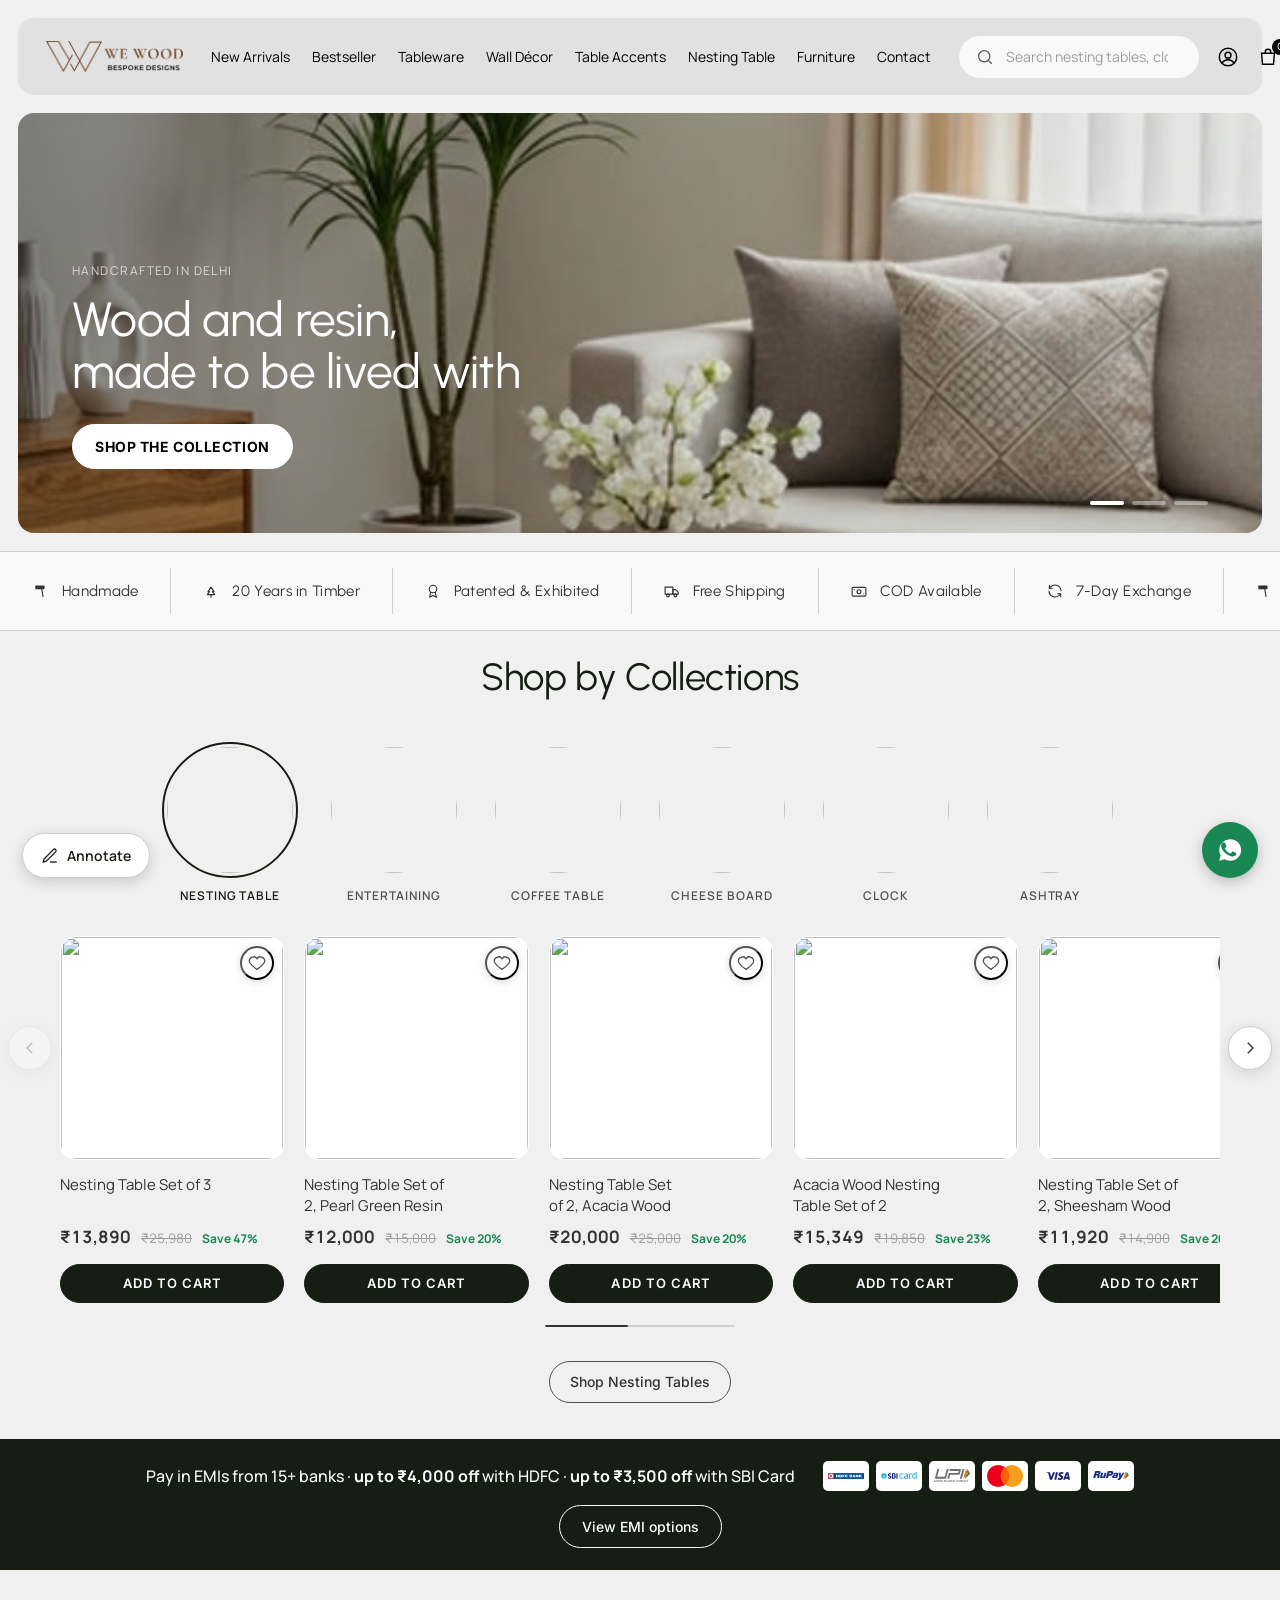
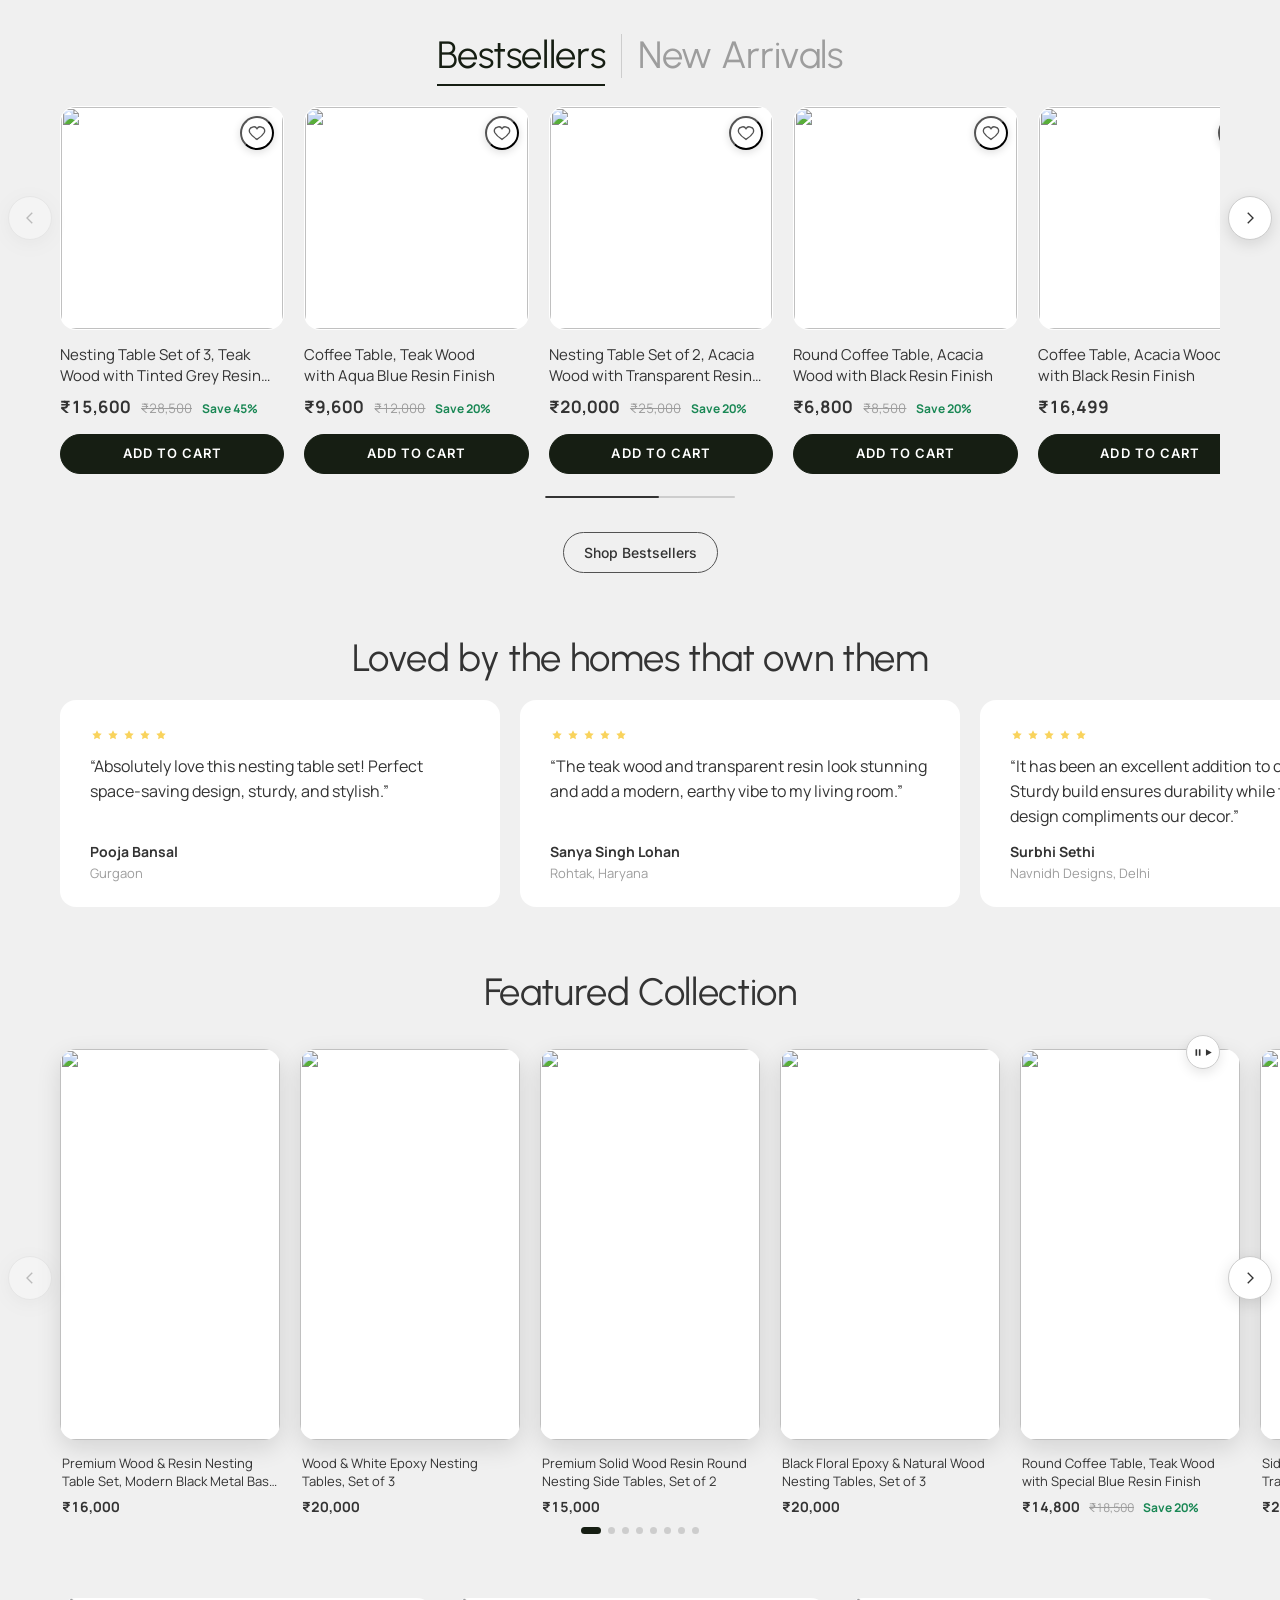
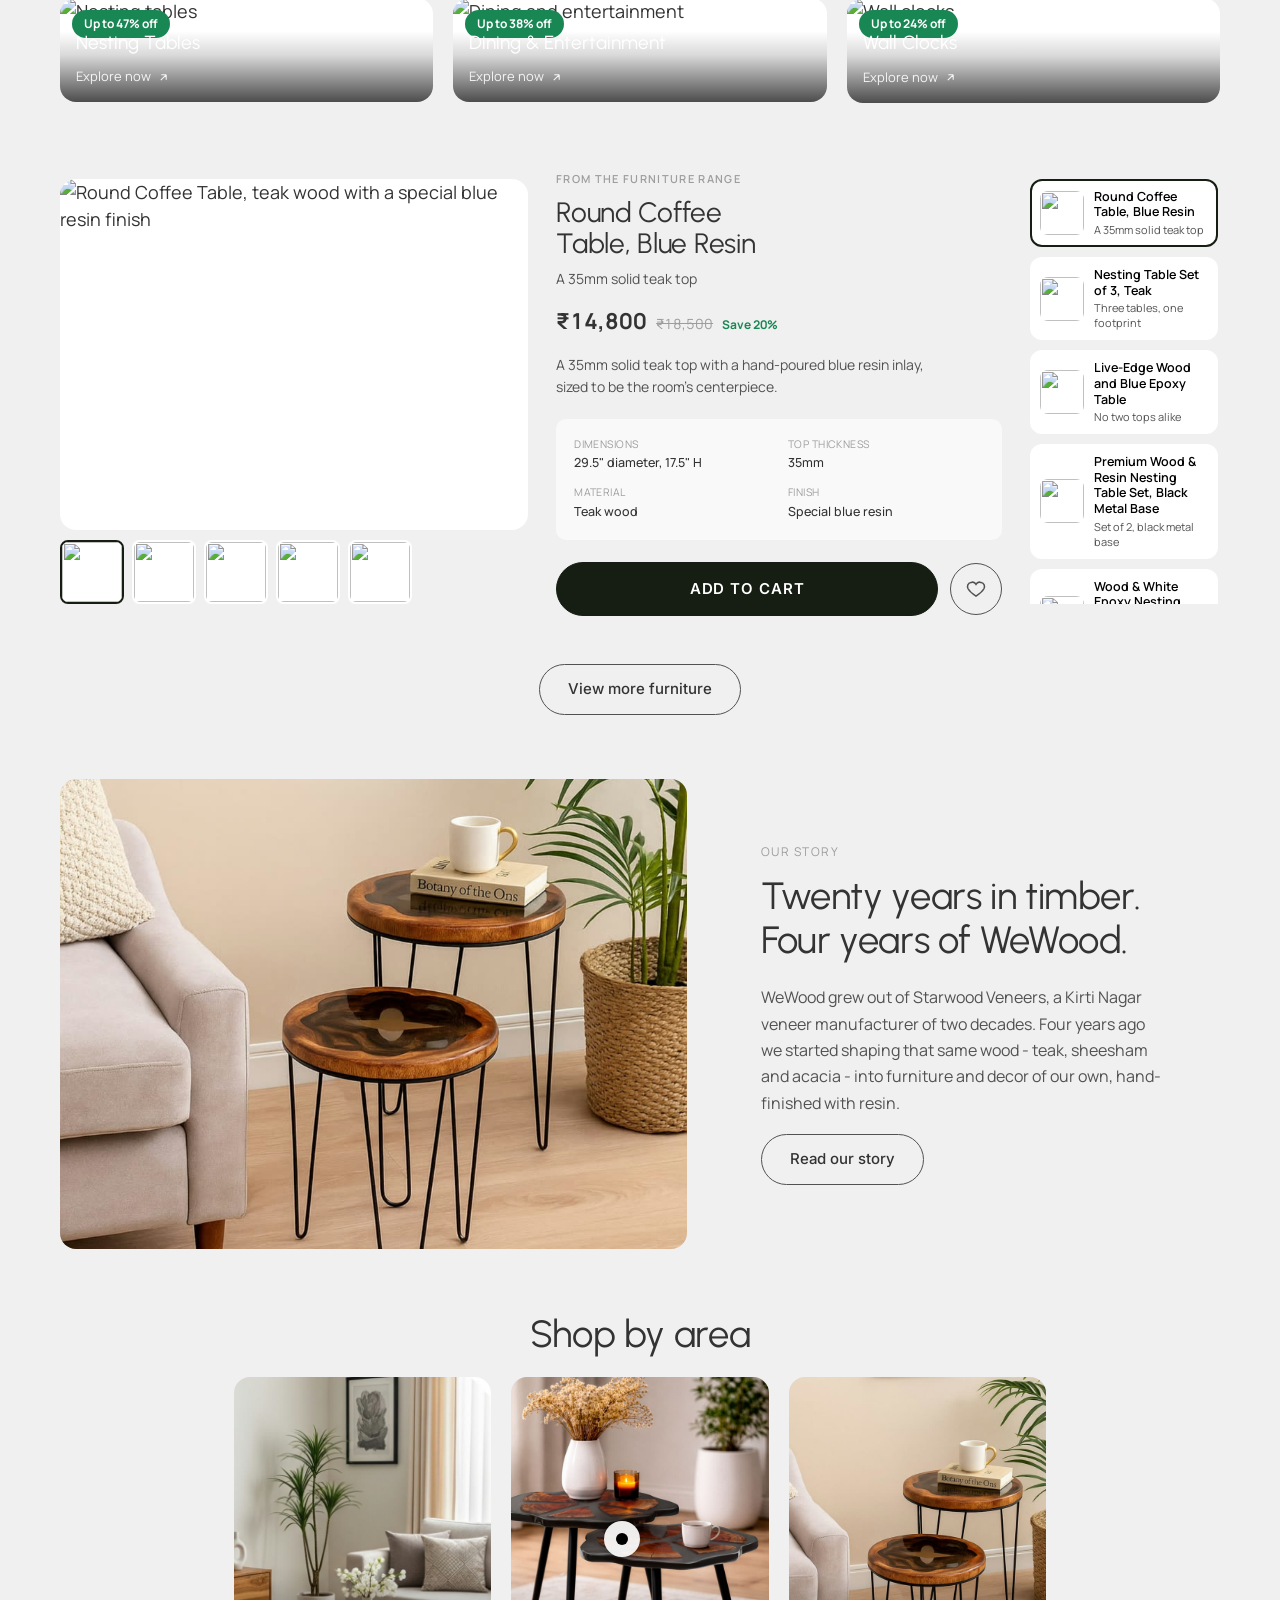
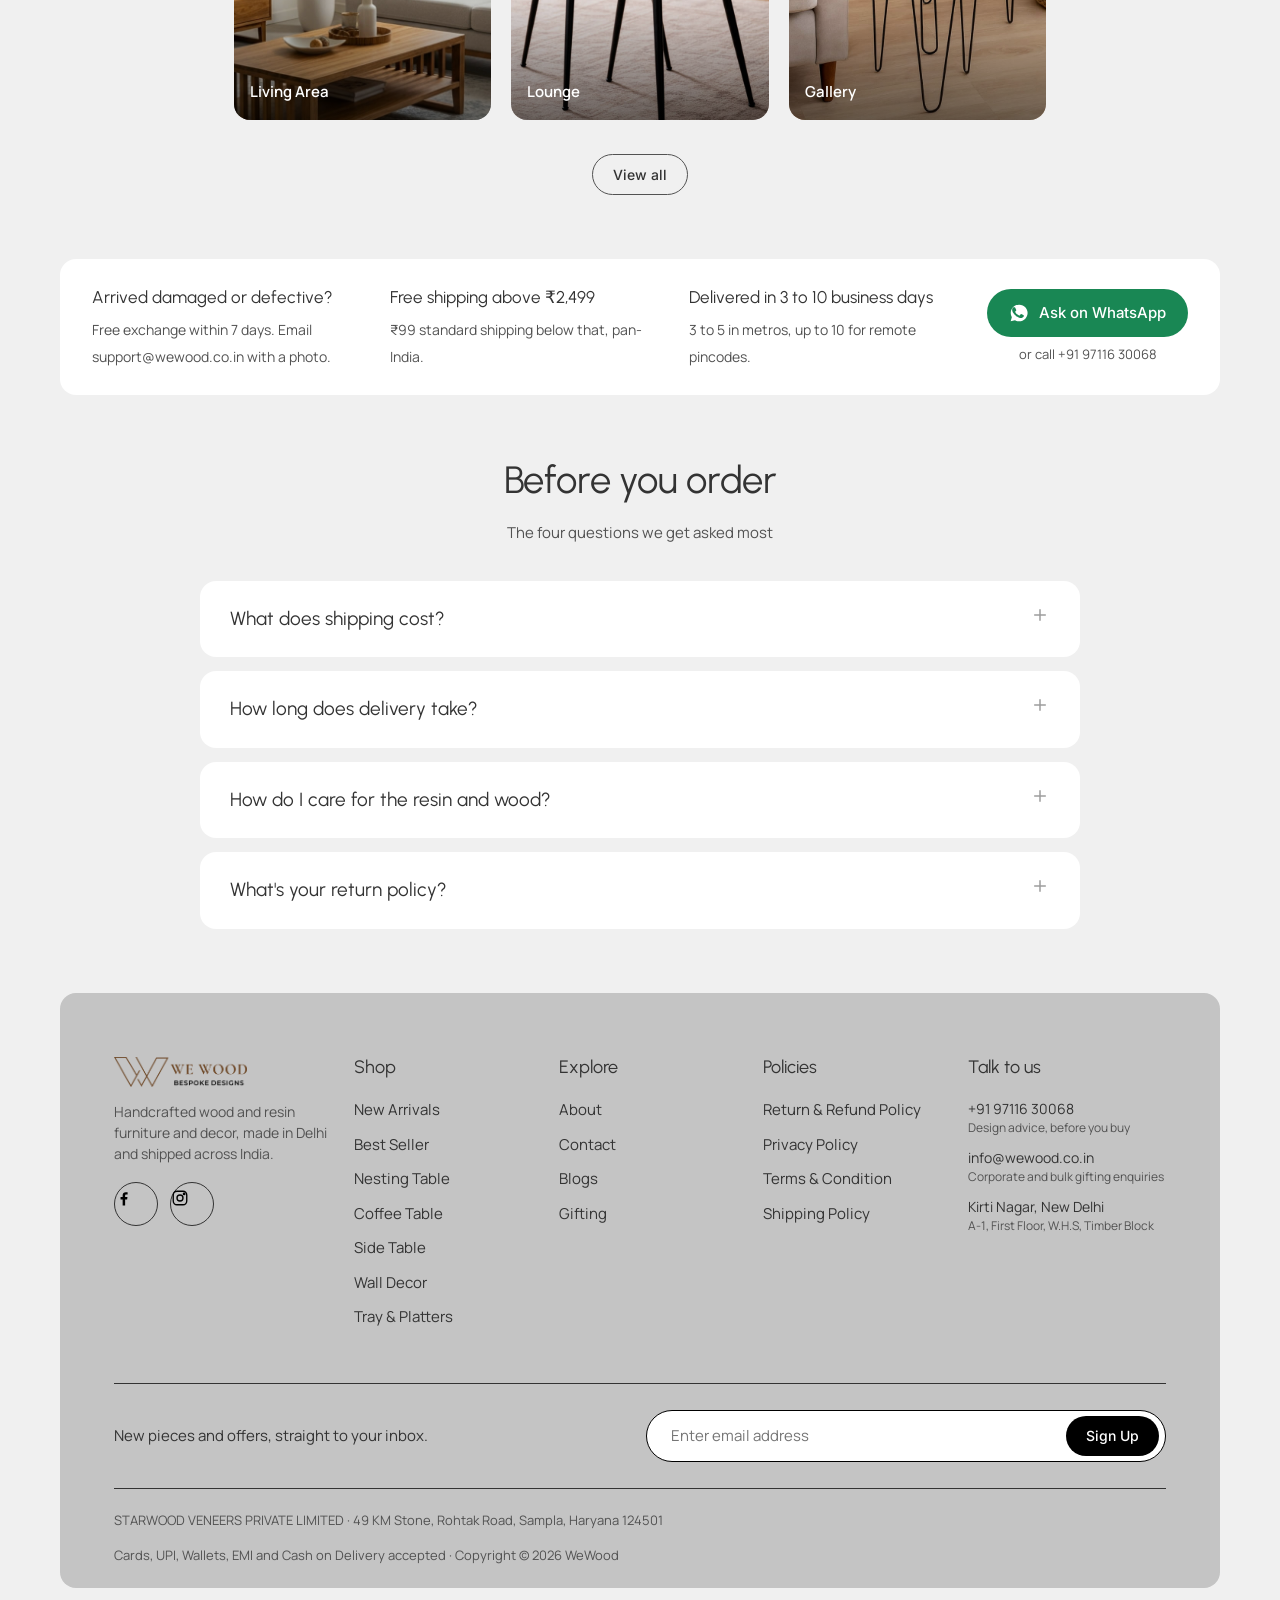
==== commit f9f46b04: "Remove story facts row, fix Shop by area mobile to sit inside the page gutter (no bleed), center Rea" ====
--- a/index.html
+++ b/index.html
@@ -503,9 +503,6 @@
   .story h2{ font-size:38px; margin-bottom:22px; }
   .story p{ font-size:16px; color:var(--text-2); line-height:1.65; margin-bottom:18px; max-width:50ch; }
   .story .img{ aspect-ratio:4/3; }
-  .story-facts{ display:flex; gap:28px; margin:26px 0 30px; flex-wrap:wrap; }
-  .story-facts div b{ display:block; font-family:var(--font-heading); font-weight:400; font-size:26px; }
-  .story-facts div span{ font-size:13px; color:var(--text-3); }
   @media (max-width:900px){ .story .copy{ padding:8px 4px; } }
 
   /* ===== Shop the look: a grid of real WeWood lifestyle photos, one per
@@ -807,16 +804,14 @@
     .story .copy{ padding:0; }
     .story h2{ font-size:24px; margin-bottom:14px; }
     .story p{ font-size:15px; margin-bottom:14px; }
-    .story-facts{ flex-wrap:nowrap; justify-content:space-between; gap:10px; margin:18px 0 22px; }
-    .story-facts div{ min-width:0; }
-    .story-facts div b{ font-size:22px; }
-
-    /* scroll-padding matters here for the same reason the comment on
-       .products explains: without it, mandatory snap rests card 1 flush
-       against the scrollport's own edge, cancelling out the padding-left
-       gutter entirely (verified live: scrollLeft sat at 18px on load,
-       exactly the gutter width, with no way to scroll back to see it). */
-    .stl-grid{ display:flex; overflow-x:auto; scroll-snap-type:x mandatory; scroll-padding:0 var(--page-gutter); gap:12px; width:auto; margin:0 calc(-1 * var(--page-gutter)); padding:0 var(--page-gutter) 4px; scrollbar-width:none; }
+    .story .btn{ display:flex; width:max-content; margin:0 auto; }
+
+    /* Contained, not full-bleed (2026-09-16, client request: "no bleeding") -
+       same treatment as .products: the row sits inside .page's own 18px
+       padding, so a peeking tile is clipped at that inset, not the true
+       screen edge. Gives a clean, matching 18px gutter on both sides at
+       rest instead of a full-width scrollport. */
+    .stl-grid{ display:flex; overflow-x:auto; scroll-snap-type:x mandatory; scroll-padding:0; gap:12px; width:auto; margin:0; padding:0 0 4px; scrollbar-width:none; }
     .stl-grid::-webkit-scrollbar{ display:none; }
     /* Reduced 30% (2026-09-16, client request) - was 78vw/320px max. */
     .stl-tile{ flex:0 0 55vw; max-width:224px; aspect-ratio:3/4; scroll-snap-align:start; }
@@ -1347,11 +1342,6 @@
       <span class="eyebrow">Our story</span>
       <h2>Twenty years in timber. Four years of WeWood.</h2>
       <p>WeWood grew out of Starwood Veneers, a Kirti Nagar veneer manufacturer of two decades. Four years ago we started shaping that same wood - teak, sheesham and acacia - into furniture and decor of our own, hand-finished with resin.</p>
-      <div class="story-facts">
-        <div><b>20 yrs</b><span>working with wood</span></div>
-        <div><b>3</b><span>timbers: teak, sheesham, acacia</span></div>
-        <div><b>Delhi</b></div>
-      </div>
       <a href="https://wewood.co.in/pages/about" class="btn">Read our story</a>
     </div>
   </section>
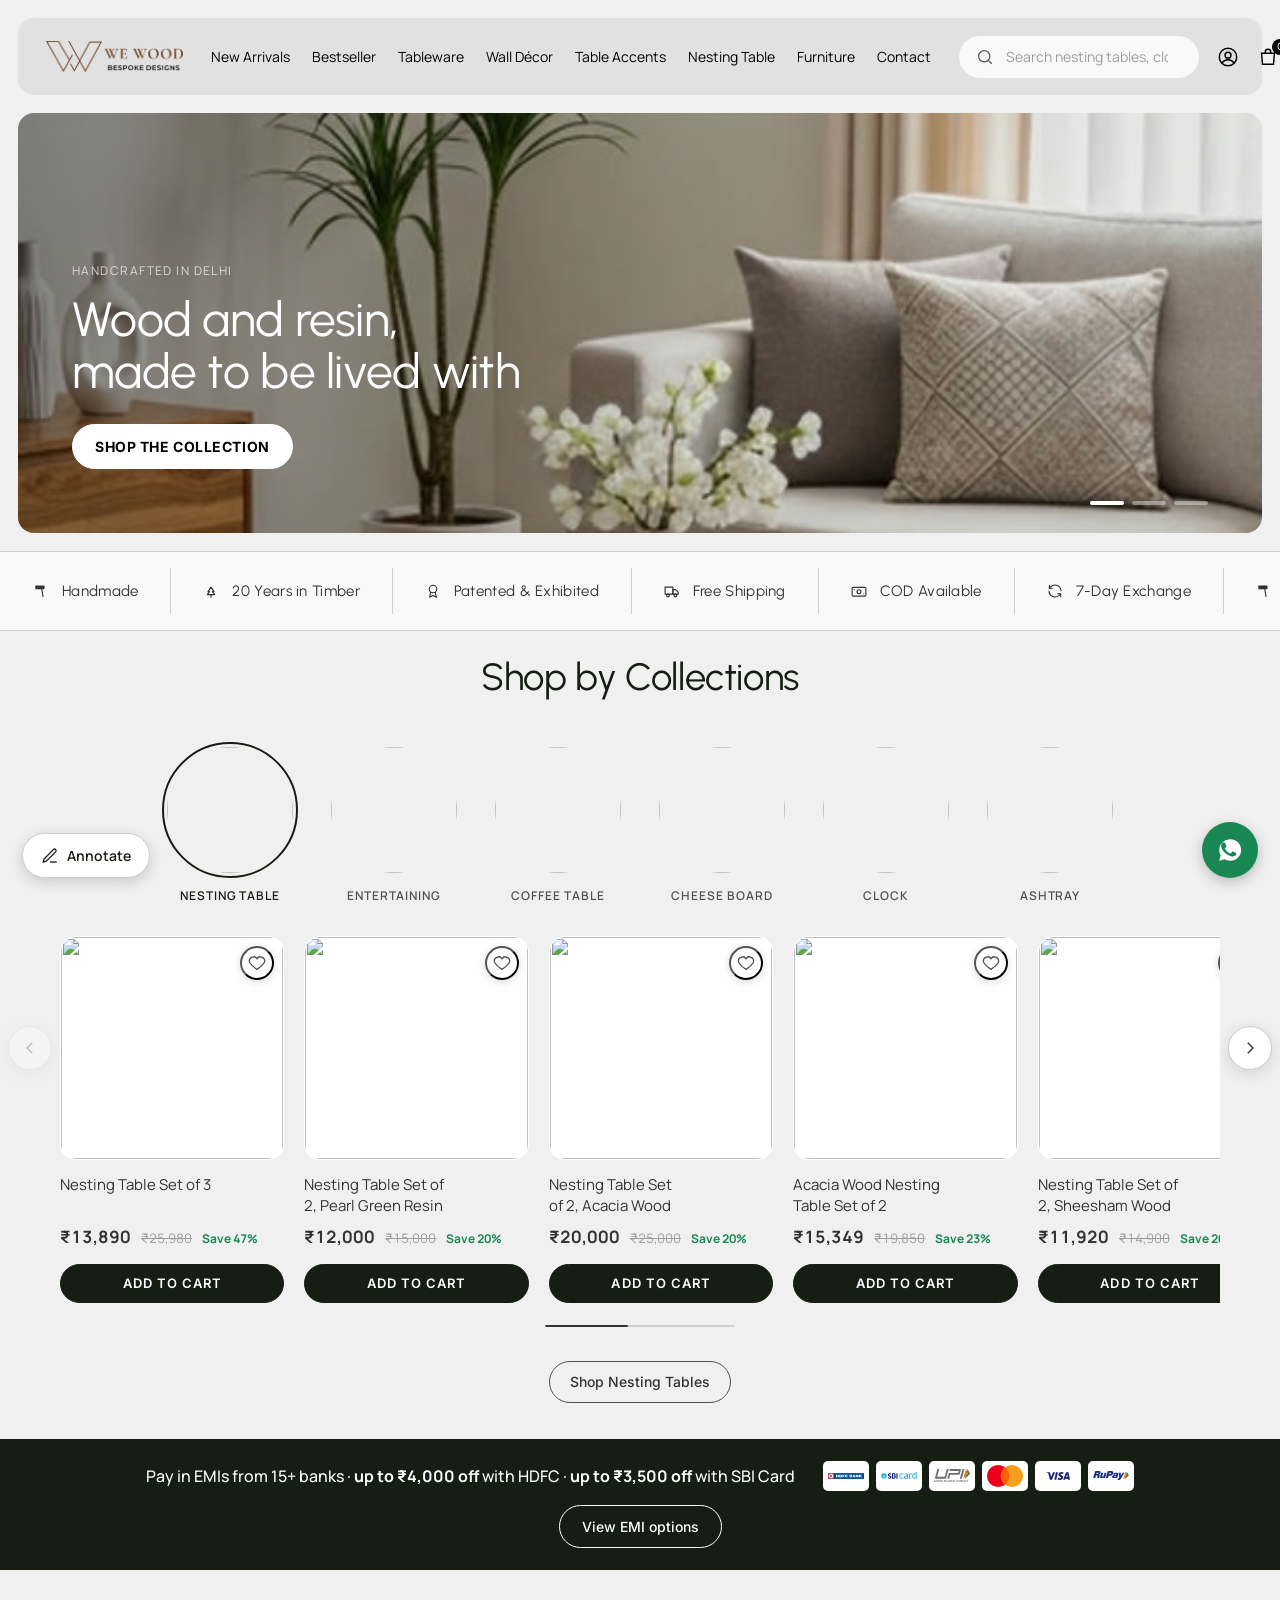
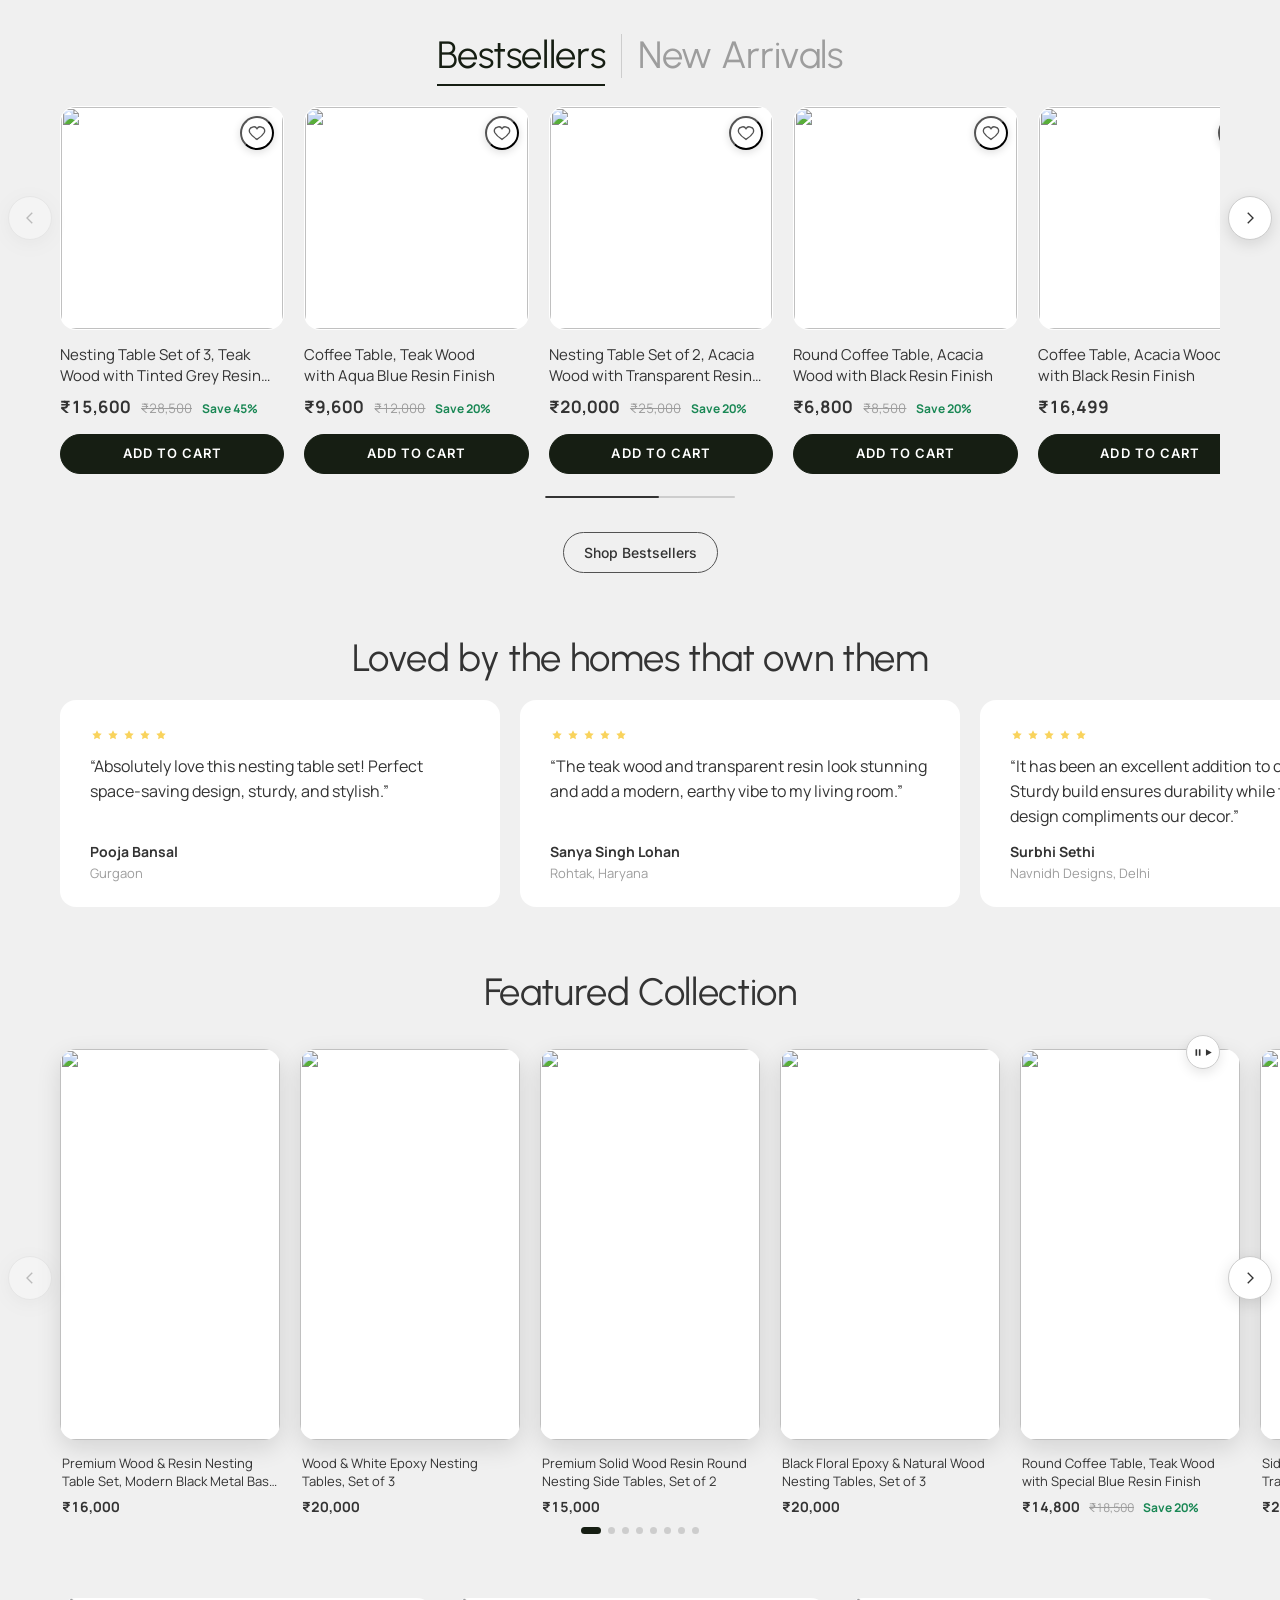
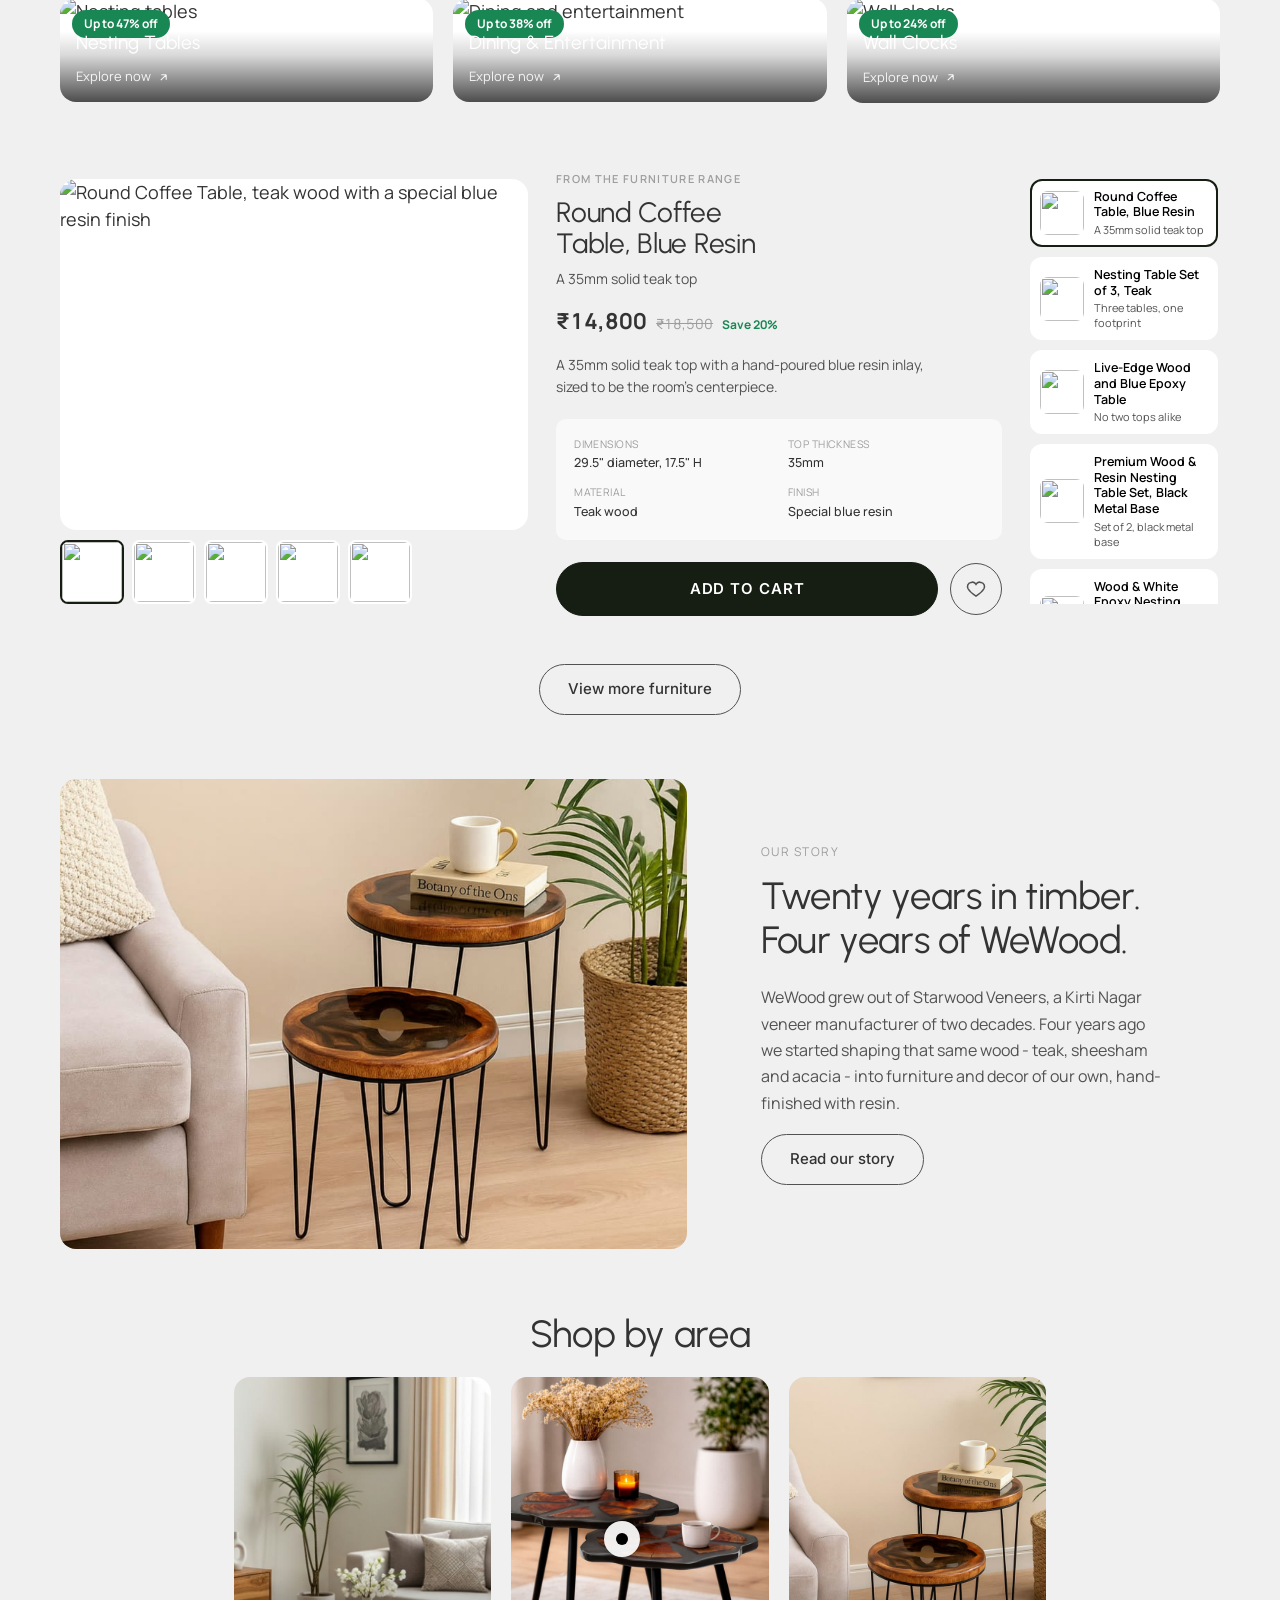
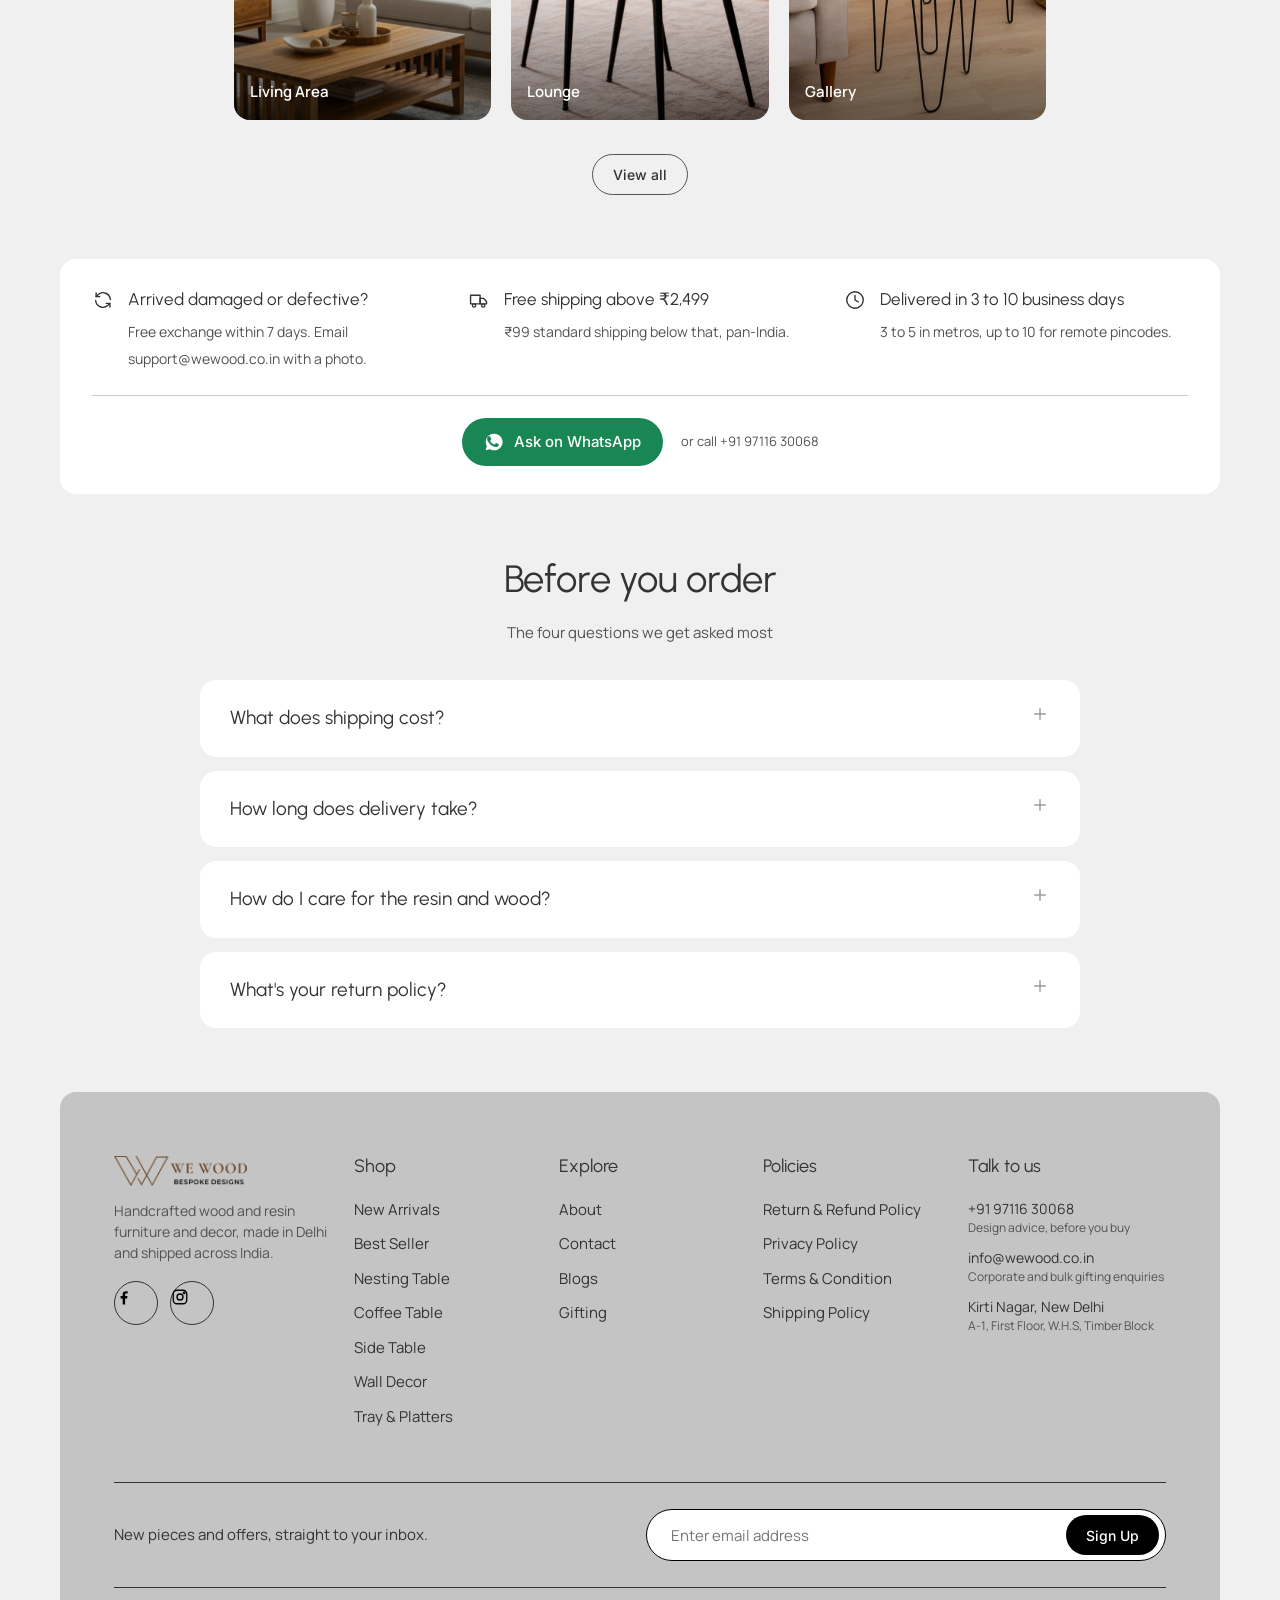
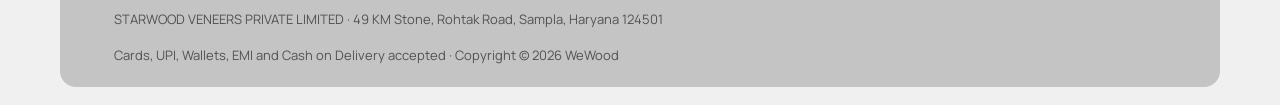
==== commit 06a470ea: "Rebuild assurance strip as icon-led list, condense EMI bar on mobile with real bank marks - Assuranc" ====
--- a/index.html
+++ b/index.html
@@ -371,6 +371,11 @@
   .emi-headline{ font-size:16px; font-weight:500; color:#fff; text-align:center; }
   .emi-headline b{ font-weight:700; }
   .emi-bar .btn{ padding:11px 22px; font-size:14px; flex:none; }
+  /* Condensed mobile-only header (2026-09-16, client pick - Variant C of the
+     EMI review): desktop keeps the full sentence + button; mobile shows a
+     short label plus an inline link instead, same dark background, real
+     bank marks below. Hidden on desktop. */
+  .emi-mobile-head{ display:none; }
   /* Payment marks. Brand-coloured wordmarks drawn as inline SVG, not licensed
      logo files. Phase 4 should swap in the Shopify theme's real payment icons. */
   .pay-marks{ display:flex; align-items:center; gap:7px; flex-wrap:wrap; }
@@ -573,14 +578,22 @@
 
 
   /* ===== Assurance + WhatsApp ===== */
-  .assure{ margin-top:64px; background:var(--white); border-radius:var(--radius); padding:26px 32px; display:grid; grid-template-columns:1fr 1fr 1fr auto; gap:24px; align-items:center; }
-  @media (max-width:1000px){ .assure{ grid-template-columns:1fr 1fr; } }
-  @media (max-width:640px){ .assure{ grid-template-columns:1fr; } }
-  .assure div b{ display:block; font-family:var(--font-heading); font-weight:400; font-size:17px; margin-bottom:4px; }
-  .assure div span{ font-size:14px; color:var(--text-2); }
+  /* Icon-led list (2026-09-16, client pick - Variant A of the assurance
+     review): three facts as icon+text rows instead of bare bold headlines,
+     WhatsApp/call promoted to its own bar below a divider rather than
+     sharing the grid as a 4th column. */
+  .assure{ margin-top:64px; background:var(--white); border-radius:var(--radius); padding:28px 32px; }
+  .assure-facts{ display:grid; grid-template-columns:repeat(3, 1fr); gap:32px; }
+  .assure-item{ display:flex; gap:14px; align-items:flex-start; }
+  .assure-item svg{ flex:none; margin-top:2px; color:var(--text); }
+  .assure-item b{ display:block; font-family:var(--font-heading); font-weight:400; font-size:17px; margin-bottom:4px; }
+  .assure-item span{ font-size:14px; color:var(--text-2); line-height:1.4; }
+  @media (max-width:1000px){ .assure-facts{ grid-template-columns:1fr 1fr; row-gap:24px; } }
+  @media (max-width:640px){ .assure-facts{ grid-template-columns:1fr; row-gap:20px; } }
+  .assure-wa{ display:flex; align-items:center; justify-content:center; gap:18px; flex-wrap:wrap; margin-top:24px; padding-top:22px; border-top:1px solid var(--border); }
   .wa{ display:inline-flex; align-items:center; gap:10px; background:var(--green); color:#fff; border-radius:var(--pill); padding:13px 22px; font-size:15px; font-family:var(--font-button); font-weight:500; white-space:nowrap; transition:background .16s ease-out; }
   .wa:hover{ background:#146c43; }
-  .assure .call{ display:block; font-size:13px; color:var(--text-2); margin-top:8px; text-align:center; }
+  .assure .call{ font-size:13px; color:var(--text-2); }
 
   /* ===== FAQ ===== */
   .faq-list{ max-width:880px; margin:0 auto; }
@@ -782,9 +795,15 @@
     .product .btn{ width:100%; padding:10px 12px; font-size:13px; }
     .see-all{ margin-top:22px; }
 
-    .emi-bar{ margin-top:32px; padding:18px var(--page-gutter); }
-    .emi-headline{ font-size:14px; }
-    .emi-bar .btn{ width:100%; }
+    .emi-bar{ margin-top:32px; padding:16px var(--page-gutter); }
+    .emi-bar .inner{ display:block; }
+    .emi-headline{ display:none; }
+    .emi-bar .btn{ display:none; }
+    .emi-mobile-head{ display:flex; align-items:center; justify-content:space-between; gap:10px; margin-bottom:10px; }
+    .emi-mobile-head span{ font-size:14px; font-weight:600; color:#fff; }
+    .emi-mobile-head .emi-trigger{ background:none; border:none; padding:0; color:#fff; font-family:var(--font-button); font-weight:700; font-size:12.5px; text-decoration:underline; text-underline-offset:3px; white-space:nowrap; cursor:pointer; }
+    .pay-marks{ flex-wrap:nowrap; justify-content:flex-start; overflow-x:auto; scrollbar-width:none; }
+    .pay-marks::-webkit-scrollbar{ display:none; }
     .mark-tile{ width:38px; height:25px; }
 
     /* All three rows must sit inside one 390x844 fold together with the heading:
@@ -822,9 +841,10 @@
     .review{ width:82vw; padding:22px 22px 20px; }
     .review q{ font-size:15px; }
 
-    .assure{ margin-top:40px; padding:18px 20px; gap:16px; }
-    .assure div b{ font-size:16px; }
-    .assure div span{ font-size:14px; }
+    .assure{ margin-top:40px; padding:20px; }
+    .assure-item b{ font-size:16px; }
+    .assure-item span{ font-size:14px; }
+    .assure-wa{ flex-direction:column; gap:10px; margin-top:20px; padding-top:18px; }
     .wa{ width:100%; justify-content:center; }
 
     .faq-item summary{ padding:16px 18px; font-size:17px; }
@@ -1006,6 +1026,7 @@
        visible on the bar itself rather than hidden behind the modal only. -->
   <div class="emi-bar">
     <div class="inner">
+      <div class="emi-mobile-head"><span>Pay in easy EMIs</span><button type="button" class="emi-trigger" aria-label="View EMI options">up to &#8377;4,000 off &rarr;</button></div>
       <p class="emi-headline">Pay in EMIs from 15+ banks &middot; <b>up to &#8377;4,000 off</b> with HDFC &middot; <b>up to &#8377;3,500 off</b> with SBI Card</p>
       <div class="pay-marks" role="list" aria-label="Banks and payment methods accepted">
         <span class="mark-tile" role="listitem" title="HDFC Bank"><img src="[data-uri]" alt="HDFC Bank"></span>
@@ -1015,7 +1036,7 @@
         <span class="mark-tile" role="listitem" title="Visa"><img src="[data-uri]" alt="Visa"></span>
         <span class="mark-tile" role="listitem" title="RuPay"><img src="[data-uri]" alt="RuPay"></span>
       </div>
-      <button type="button" id="emiOpenBtn" class="btn btn-white">View EMI options</button>
+      <button type="button" id="emiOpenBtn" class="btn btn-white emi-trigger">View EMI options</button>
     </div>
   </div>
 
@@ -1384,10 +1405,21 @@
 
   <!-- ASSURANCE + WHATSAPP: real policies, stated plainly -->
   <div class="assure">
-    <div><b>Arrived damaged or defective?</b><span>Free exchange within 7 days. Email support@wewood.co.in with a photo.</span></div>
-    <div><b>Free shipping above &#8377;2,499</b><span>&#8377;99 standard shipping below that, pan-India.</span></div>
-    <div><b>Delivered in 3 to 10 business days</b><span>3 to 5 in metros, up to 10 for remote pincodes.</span></div>
-    <div>
+    <div class="assure-facts">
+      <div class="assure-item">
+        <svg width="22" height="22" viewBox="0 0 24 24" fill="none" stroke="currentColor" stroke-width="1.5" stroke-linecap="round" stroke-linejoin="round"><path d="M20 11.5A8 8 0 0 0 6.6 6.2L4.5 8.3"/><path d="M4.5 4.3v4h4"/><path d="M4 12.5a8 8 0 0 0 13.4 5.3l2.1-2.1"/><path d="M19.5 19.7v-4h-4"/></svg>
+        <div><b>Arrived damaged or defective?</b><span>Free exchange within 7 days. Email support@wewood.co.in with a photo.</span></div>
+      </div>
+      <div class="assure-item">
+        <svg width="22" height="22" viewBox="0 0 24 24" fill="none" stroke="currentColor" stroke-width="1.5" stroke-linecap="round" stroke-linejoin="round"><path d="M2.8 6.8h10.4v9.4H2.8z"/><path d="M13.2 10.2h3.6l3.4 3.4v2.6h-7z"/><circle cx="6.6" cy="18" r="1.8"/><circle cx="16.6" cy="18" r="1.8"/></svg>
+        <div><b>Free shipping above &#8377;2,499</b><span>&#8377;99 standard shipping below that, pan-India.</span></div>
+      </div>
+      <div class="assure-item">
+        <svg width="22" height="22" viewBox="0 0 24 24" fill="none" stroke="currentColor" stroke-width="1.5" stroke-linecap="round" stroke-linejoin="round"><circle cx="12" cy="12" r="9"/><path d="M12 7v5l3.5 2"/></svg>
+        <div><b>Delivered in 3 to 10 business days</b><span>3 to 5 in metros, up to 10 for remote pincodes.</span></div>
+      </div>
+    </div>
+    <div class="assure-wa">
       <a href="https://wa.me/919711630068" class="wa"><svg width="20" height="20" viewBox="0 0 24 24" fill="currentColor"><path d="M12 2a10 10 0 0 0-8.6 15L2 22l5.2-1.4A10 10 0 1 0 12 2zm5.6 14.3c-.3.8-1.5 1.4-2.4 1.6-.6.1-1.5.2-4.2-.9-3.4-1.4-5.6-4.9-5.8-5.1-.2-.2-1.4-1.9-1.4-3.6 0-1.7.9-2.5 1.2-2.9.3-.3.7-.4 1-.4h.7c.2 0 .5 0 .8.6.3.7 1 2.4 1.1 2.6.1.2.2.4 0 .7-.1.2-.2.4-.4.6-.2.2-.4.5-.6.6-.2.2-.4.4-.2.8.2.4.9 1.5 1.9 2.4 1.3 1.2 2.4 1.5 2.8 1.7.4.2.6.1.8-.1.2-.2.9-1 1.1-1.4.2-.4.5-.3.8-.2.3.1 2 .9 2.3 1.1.3.2.5.3.6.4.1.2.1.9-.2 1.7z"/></svg>Ask on WhatsApp</a>
       <a href="tel:+919711630068" class="call">or call +91 97116 30068</a>
     </div>
@@ -2373,11 +2405,11 @@
 
   /* EMI modal */
   var overlay = document.getElementById('emiOverlay');
-  var openBtn = document.getElementById('emiOpenBtn');
+  var openBtns = document.querySelectorAll('.emi-trigger');
   var closeBtn = document.getElementById('emiCloseBtn');
   function openEmi(){ if (overlay) overlay.classList.add('open'); }
   function closeEmi(){ if (overlay) overlay.classList.remove('open'); }
-  if (openBtn) openBtn.addEventListener('click', openEmi);
+  openBtns.forEach(function(b){ b.addEventListener('click', openEmi); });
   if (closeBtn) closeBtn.addEventListener('click', closeEmi);
   if (overlay) overlay.addEventListener('click', function(e){ if (e.target === overlay) closeEmi(); });
   document.addEventListener('keydown', function(e){ if (e.key === 'Escape') closeEmi(); });
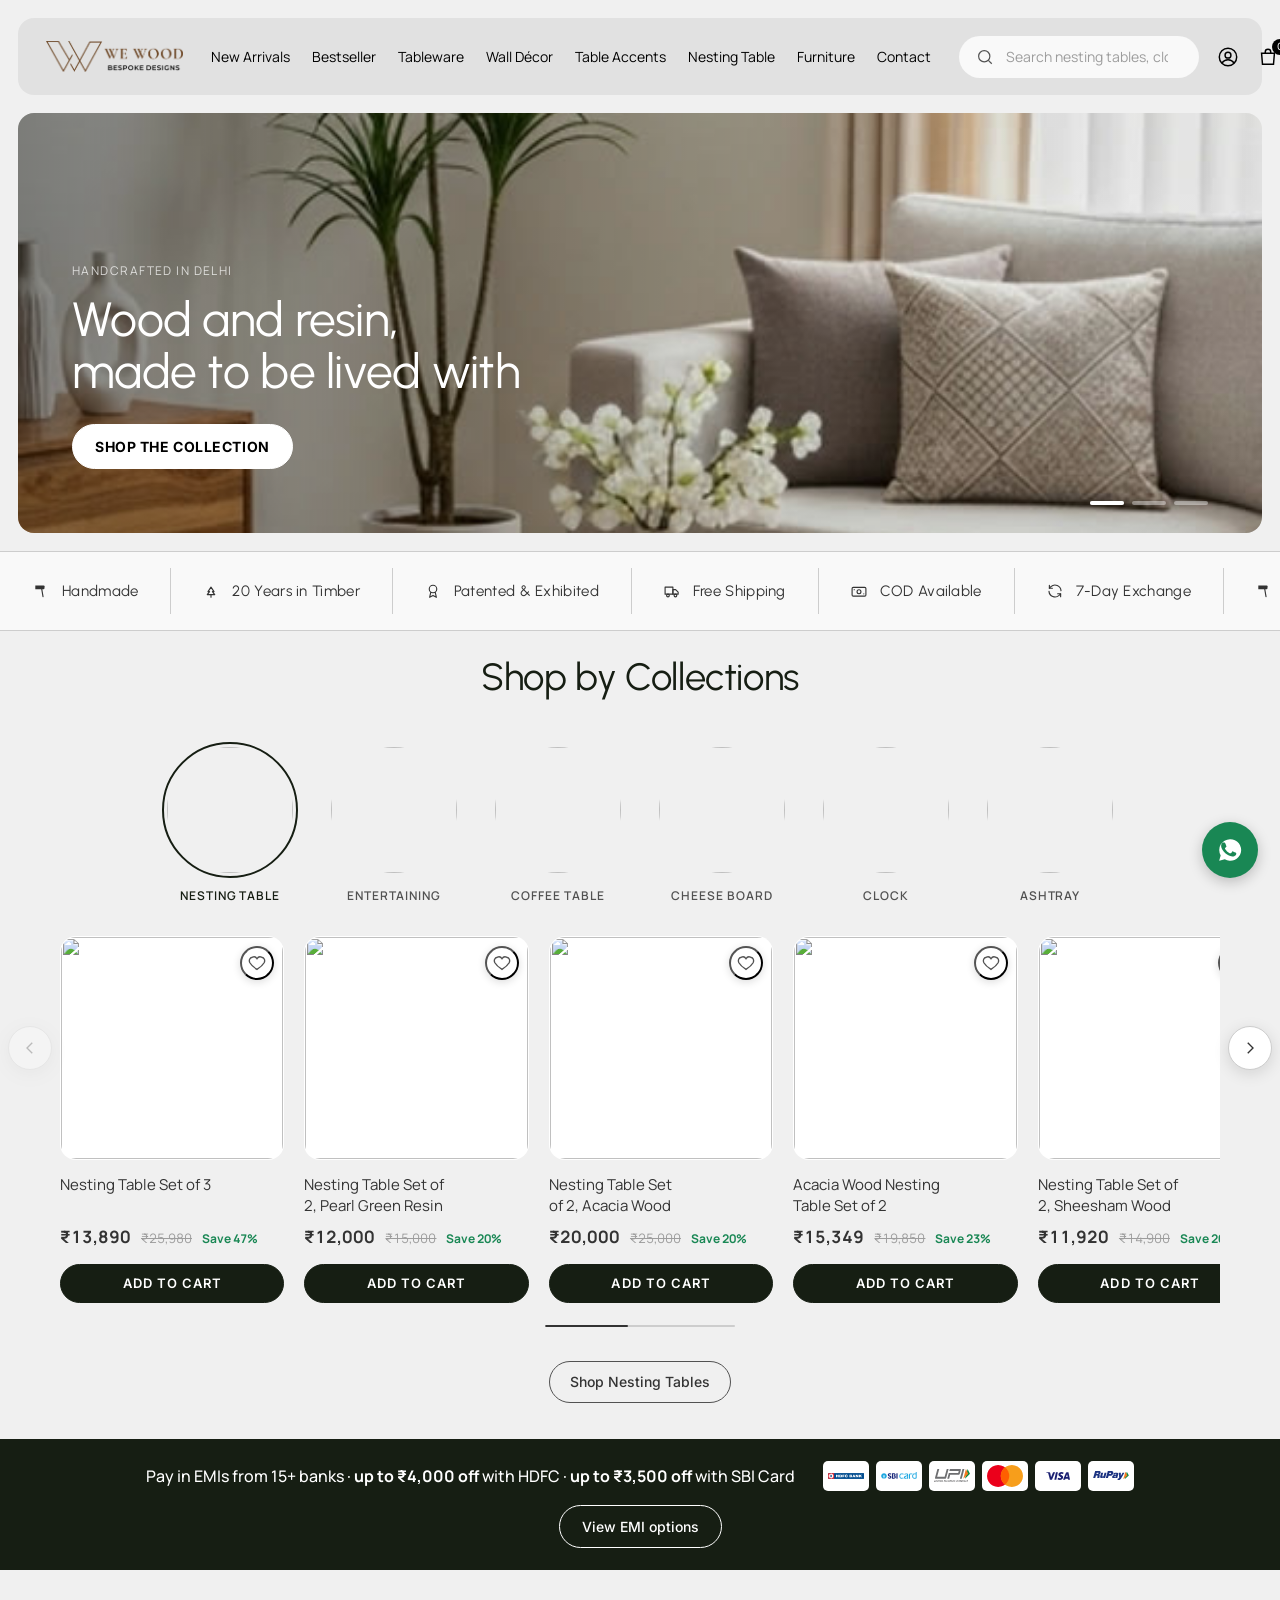
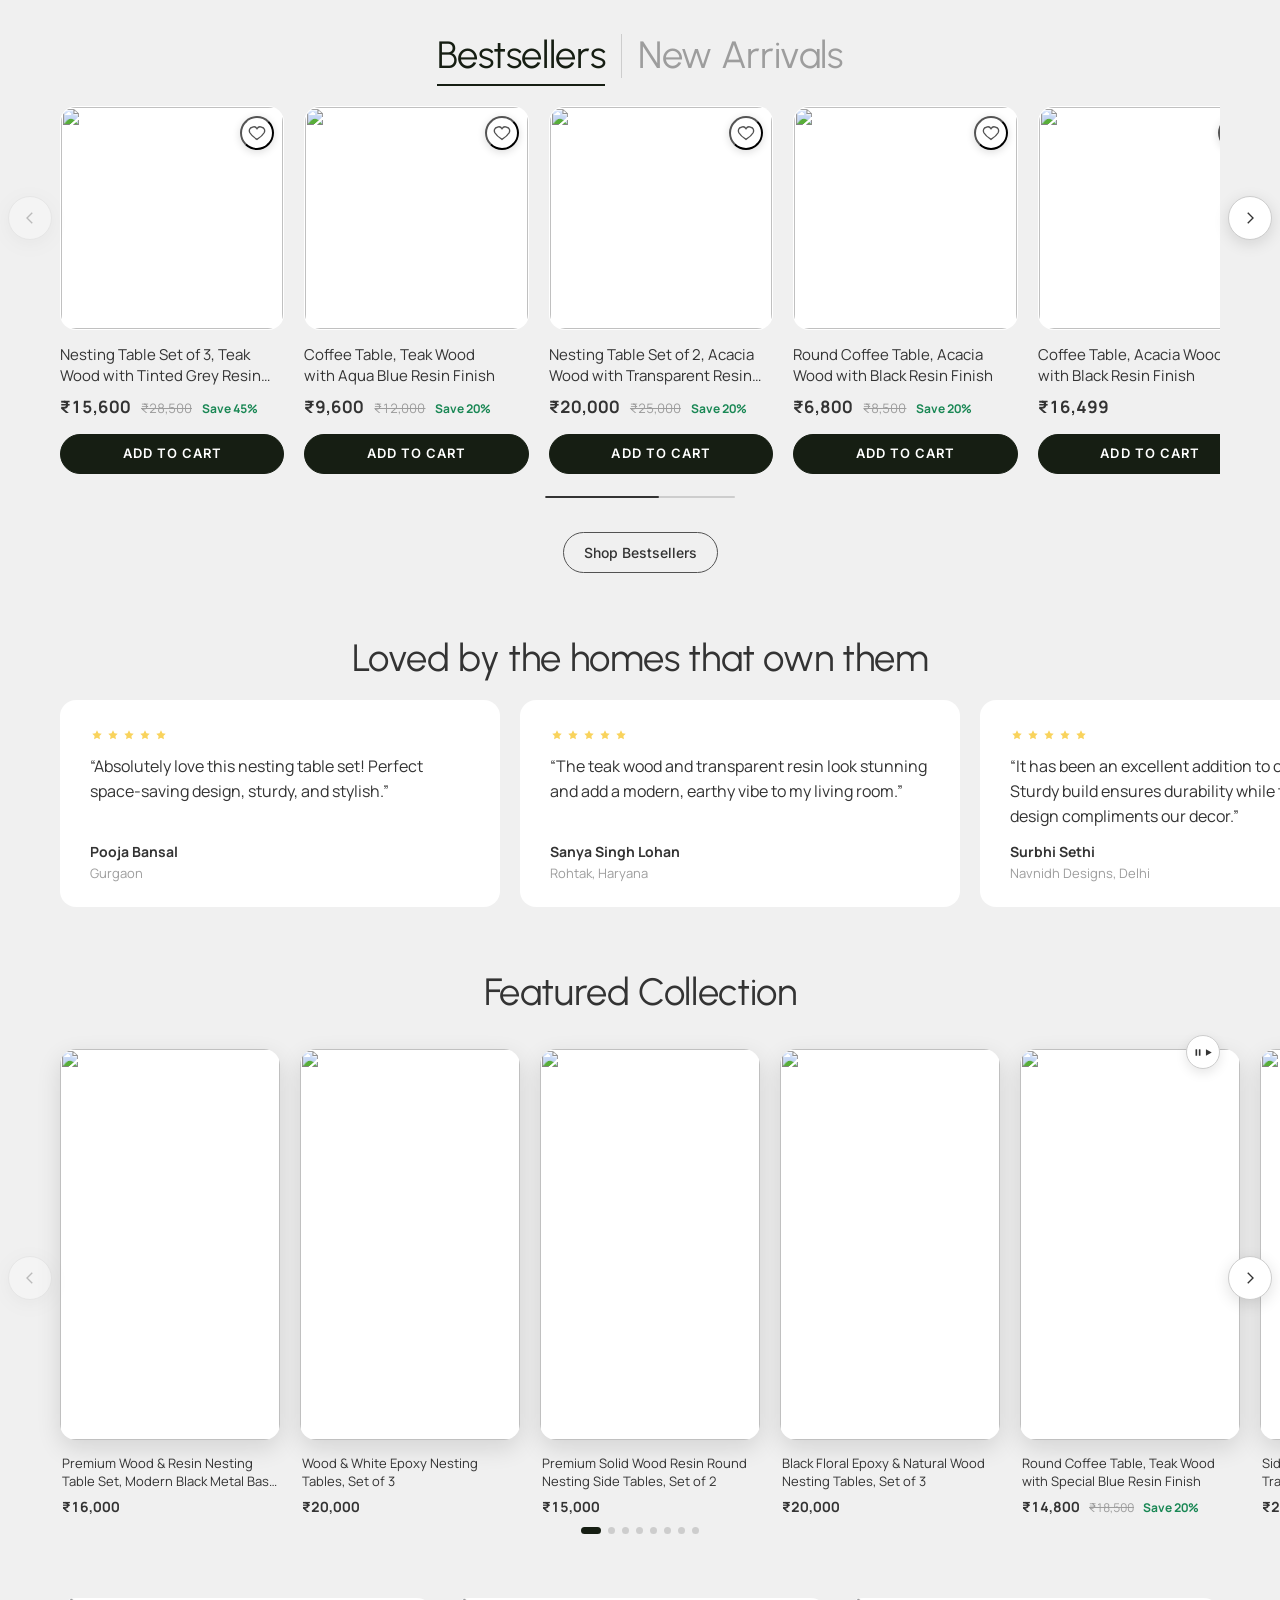
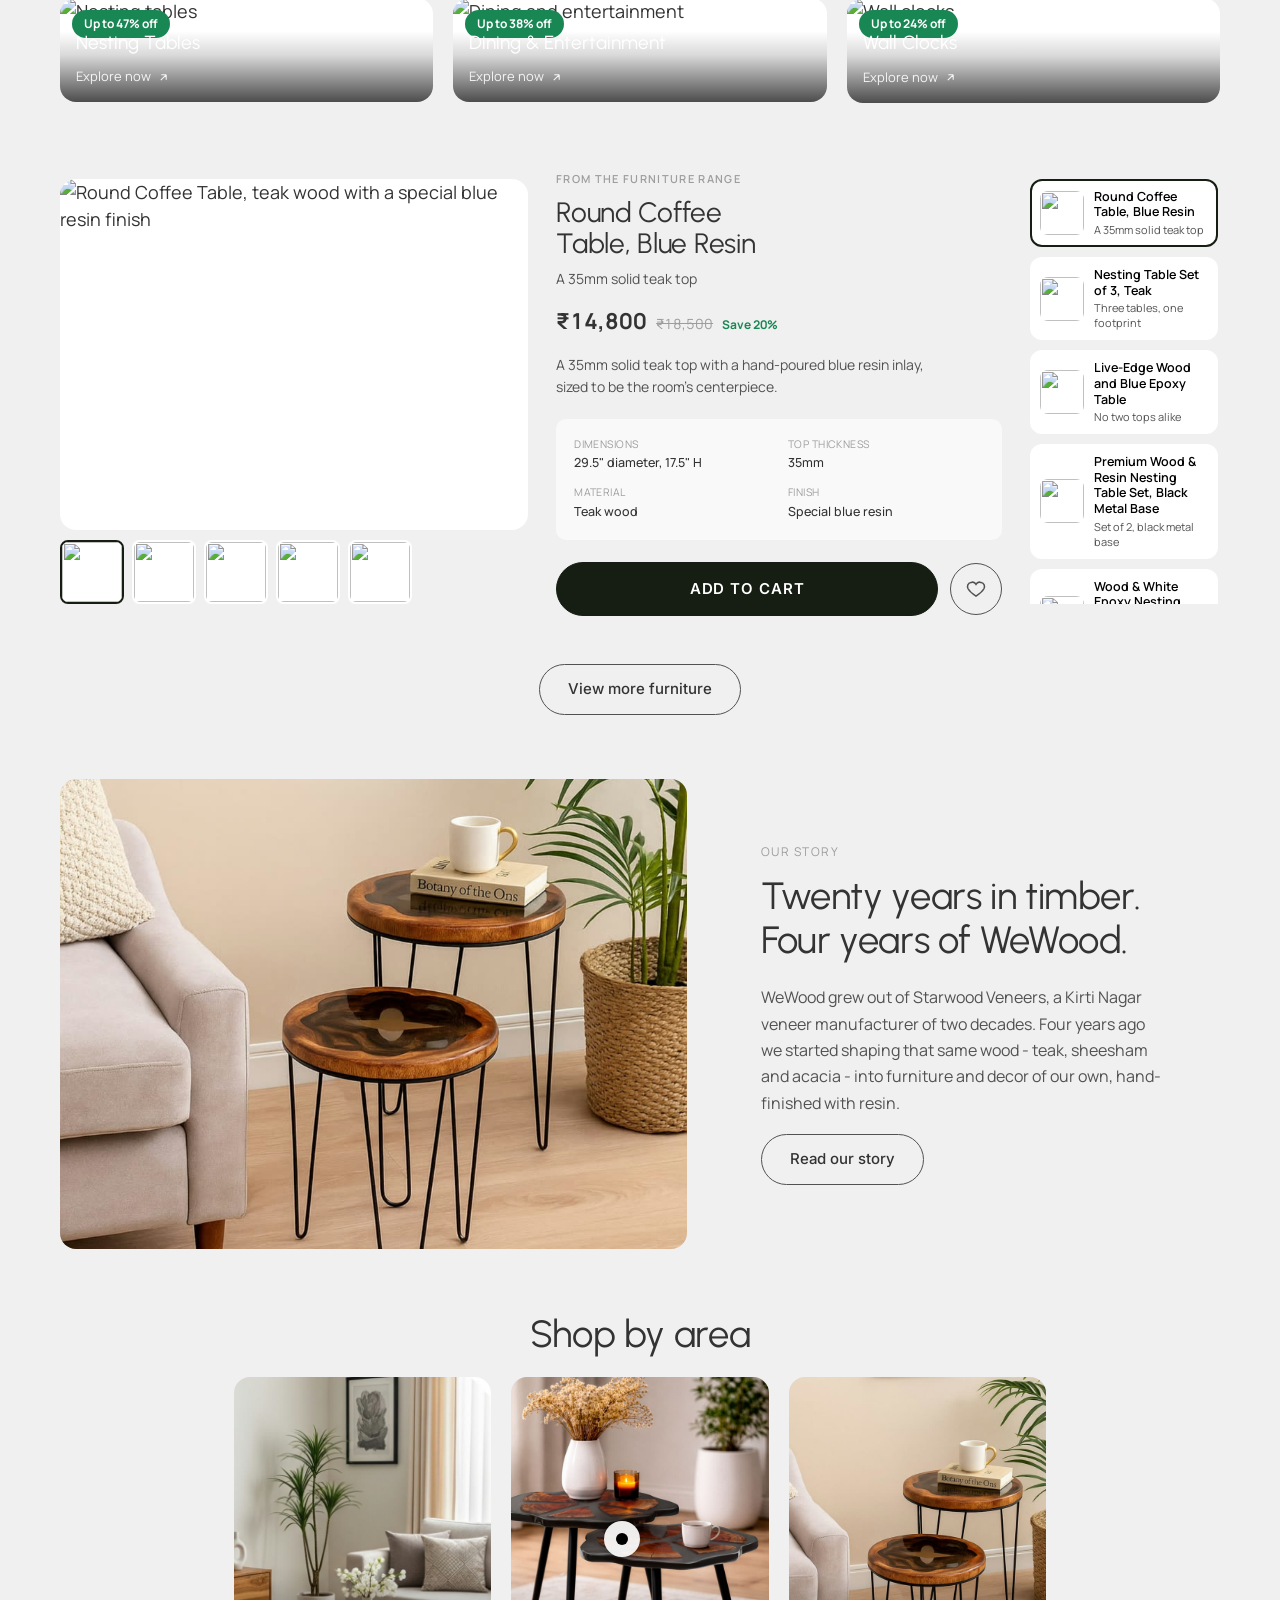
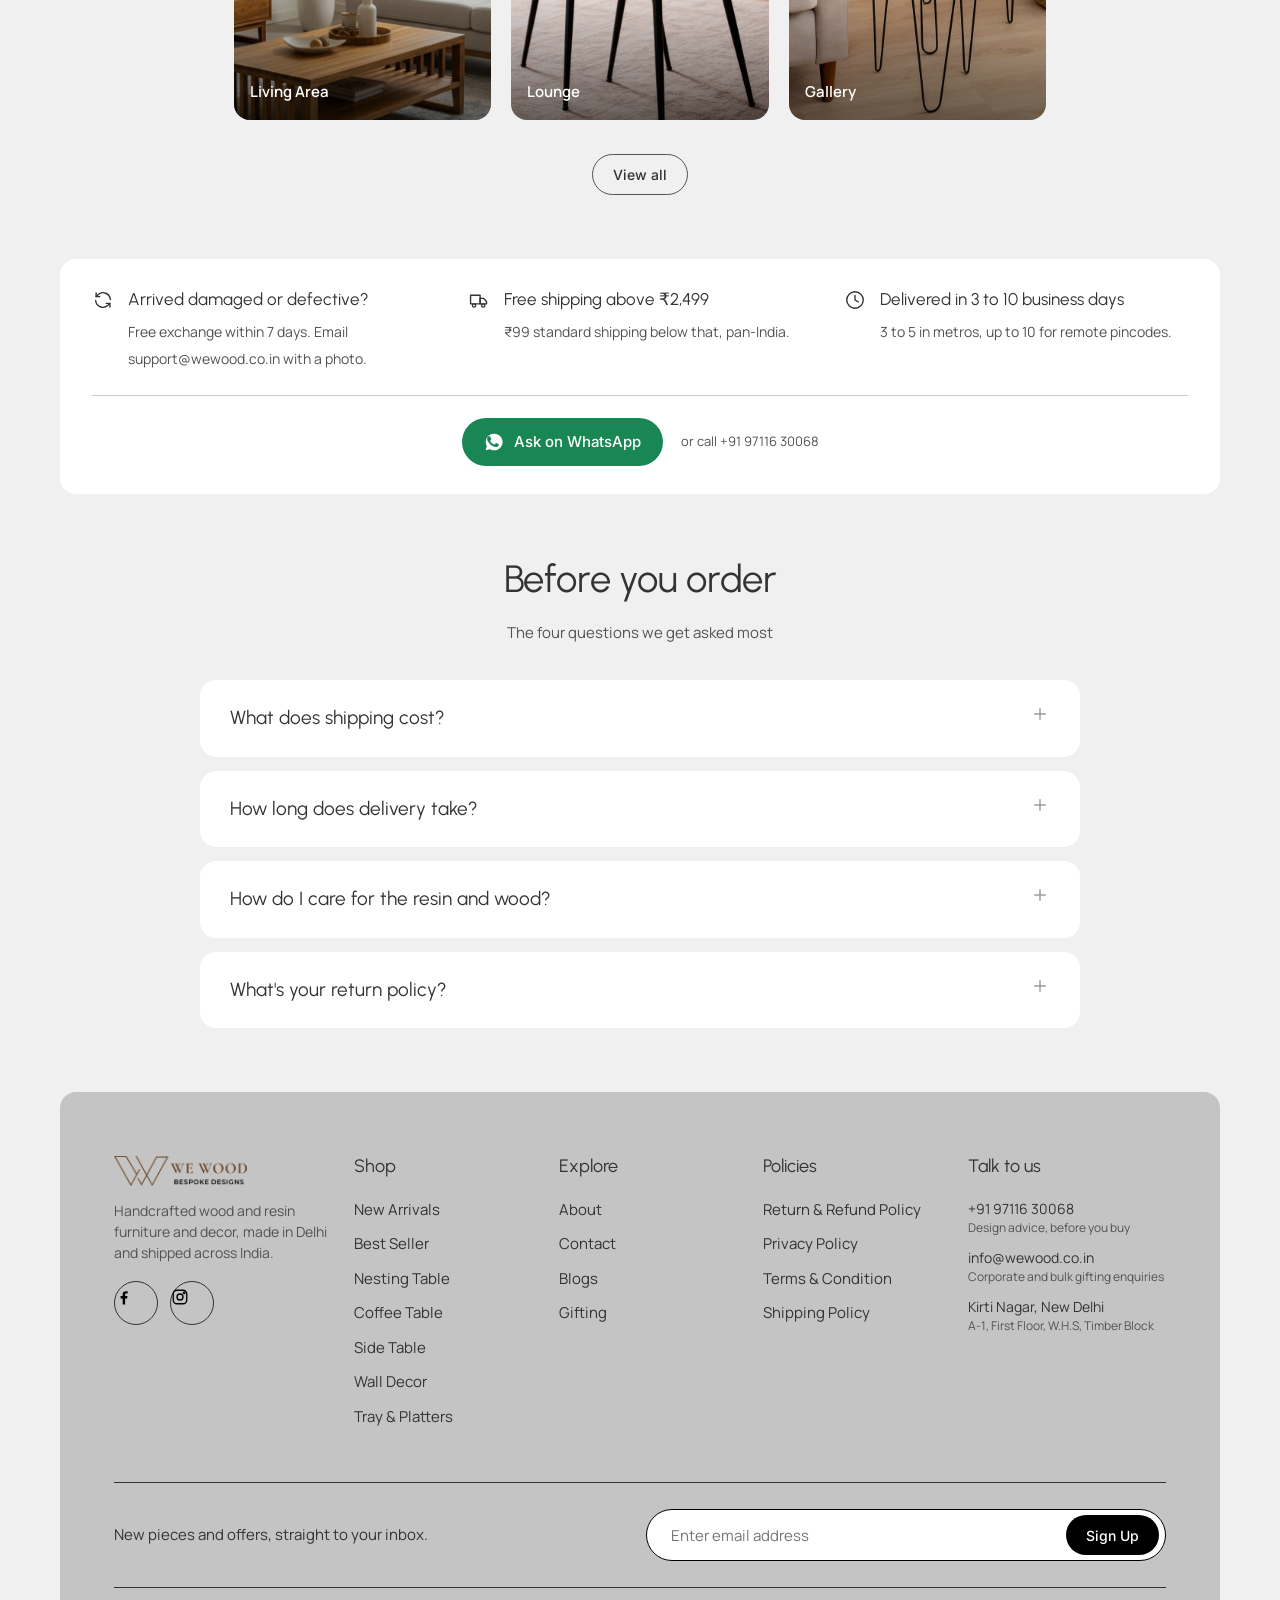
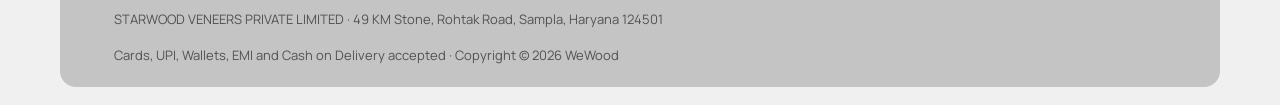
==== commit 833a7f32: "Fix mobile Edit-row text clipping, tune reviews-ticker speed, remove the Annotate review tool, simpl" ====
--- a/index.html
+++ b/index.html
@@ -410,6 +410,10 @@
   .elink{ display:inline-flex; align-items:center; gap:7px; font-size:14px; font-weight:500; color:var(--text); padding:6px 0; margin:-6px 0; transition:opacity .16s ease-out; }
   .elink:hover{ opacity:.6; }
   .elink svg{ flex:none; }
+  /* Add to cart per row is mobile-only (2026-09-21, client request) - desktop
+     already has the full Edit Showcase switcher with its own Add to cart. */
+  .erow-cta{ display:flex; align-items:center; gap:16px; }
+  .erow-atc{ display:none; }
   .edit-more{ text-align:center; margin-top:48px; }
 
   /* ===== Edit showcase: desktop-only interactive switcher, replacing the
@@ -535,8 +539,7 @@
   @media (hover:hover) and (pointer:fine){ .hotspot:hover .hotspot-card{ display:grid; } }
   .hotspot-card .thumb{ width:64px; height:64px; border-radius:10px; overflow:hidden; background:var(--bg-secondary); }
   .hotspot-card .thumb img{ object-fit:contain; padding:6px; }
-  .hotspot-card .name{ font-size:13px; line-height:1.35; margin-bottom:4px; }
-  .hotspot-card .p{ font-size:13px; font-weight:700; margin-bottom:6px; }
+  .hotspot-card .hotspot-copy{ font-size:13px; line-height:1.35; margin-bottom:6px; display:-webkit-box; -webkit-line-clamp:3; -webkit-box-orient:vertical; overflow:hidden; }
   .hotspot-card a.u{ font-size:12px; text-decoration:underline; }
   .hotspot-close{ position:absolute; top:8px; right:12px; font-size:16px; color:var(--text-3); cursor:pointer; }
 
@@ -562,7 +565,7 @@
   .reviews-ticker-compact .review{ width:280px; padding:20px 22px 18px; gap:12px; }
   .reviews-ticker-compact .review q{ font-size:15px; line-height:1.55; display:-webkit-box; -webkit-line-clamp:4; -webkit-box-orient:vertical; overflow:hidden; }
   .reviews-ticker-compact .review .pthumb{ display:none; }
-  .reviews-ticker-compact .reviews-track{ animation-duration:40s; }
+  .reviews-ticker-compact .reviews-track{ animation-duration:35s; }
   /* Desktop only (2026-09-16, client request): 3 cards visible per view
      instead of 5 - wider card at a typical desktop content width (~1416px)
      works out to roughly 440px each. Bumped the clamp from 2 lines to 3 in
@@ -625,62 +628,6 @@
   .footer-bottom{ display:flex; justify-content:space-between; gap:16px; flex-wrap:wrap; padding:22px 0; font-size:13px; color:var(--text-2); }
 
   .wa-fab{ position:fixed; right:22px; bottom:22px; z-index:60; width:56px; height:56px; border-radius:50%; background:var(--green); color:#fff; display:flex; align-items:center; justify-content:center; box-shadow:0 4px 14px rgba(0,0,0,.22); }
-
-  /* ===== Annotate: prototype-review tool, not part of the real site ===== */
-  .annot-toggle{ position:fixed; left:22px; bottom:22px; z-index:70; display:flex; align-items:center; gap:8px; background:#fff; color:var(--dark); border:1px solid var(--border); border-radius:var(--pill); padding:12px 18px; font-family:var(--font-body); font-size:14px; font-weight:600; box-shadow:0 4px 14px rgba(0,0,0,.16); transition:background .15s ease, color .15s ease; }
-  .annot-toggle[aria-pressed="true"]{ background:var(--dark); color:#fff; border-color:var(--dark); }
-  .annot-toggle-count{ background:var(--yellow); color:var(--black); font-size:11px; font-weight:700; border-radius:var(--pill); padding:1px 7px; }
-  .annot-note{ position:fixed; top:16px; left:50%; transform:translateX(-50%); z-index:70; background:var(--dark); color:#fff; font-family:var(--font-body); font-size:13px; padding:10px 18px; border-radius:var(--pill); box-shadow:0 6px 18px rgba(0,0,0,.25); }
-  .annot-hover-target{ outline:2px solid var(--dark) !important; outline-offset:3px; cursor:crosshair !important; }
-  .annot-pin{ position:absolute; top:-9px; left:-9px; z-index:5; width:22px; height:22px; border-radius:50%; background:var(--dark); color:#fff; font-family:var(--font-body); font-size:11px; font-weight:700; display:flex; align-items:center; justify-content:center; box-shadow:0 2px 6px rgba(0,0,0,.3); pointer-events:none; }
-
-  /* :not([hidden]) rather than a plain display:flex on the base rule - an
-     author style always beats the browser's own [hidden]{display:none},
-     so declaring display here directly would silently keep the panel (and
-     the form overlay below) visible and eating clicks even while hidden
-     was set from JS. */
-  .annot-panel{ position:fixed; left:22px; bottom:84px; z-index:70; width:320px; max-width:calc(100vw - 44px); max-height:60vh; background:#fff; border-radius:var(--radius); box-shadow:0 12px 36px rgba(0,0,0,.22); flex-direction:column; overflow:hidden; }
-  .annot-panel:not([hidden]){ display:flex; }
-  .annot-panel-head{ display:flex; align-items:center; justify-content:space-between; padding:14px 16px; font-family:var(--font-body); font-weight:700; font-size:14px; border-bottom:1px solid var(--border); flex:none; }
-  .annot-panel-head-actions{ display:flex; align-items:center; gap:4px; }
-  .annot-panel-min, .annot-panel-close{ color:var(--text-2); width:26px; height:26px; display:flex; align-items:center; justify-content:center; border-radius:50%; }
-  .annot-panel-min:hover, .annot-panel-close:hover{ background:var(--bg); color:var(--dark); }
-  .annot-panel-min svg{ transition:transform .15s ease; }
-  .annot-panel.is-collapsed .annot-panel-min svg{ transform:rotate(-90deg); }
-  .annot-panel.is-collapsed .annot-panel-body{ display:none; }
-  .annot-panel-body{ display:flex; flex-direction:column; min-height:0; flex:1; }
-  .annot-list{ overflow-y:auto; padding:6px 10px; flex:1; min-height:0; }
-  .annot-empty{ padding:16px; margin:0; font-size:13px; color:var(--text-2); text-align:center; }
-  .annot-row{ display:flex; gap:10px; align-items:flex-start; padding:10px 6px; border-bottom:1px solid var(--bg); cursor:pointer; }
-  .annot-row:last-child{ border-bottom:none; }
-  .annot-row:hover{ background:var(--bg); }
-  .annot-row-num{ flex:none; width:20px; height:20px; border-radius:50%; background:var(--dark); color:#fff; font-size:10.5px; font-weight:700; display:flex; align-items:center; justify-content:center; margin-top:1px; }
-  .annot-row-body{ flex:1; min-width:0; }
-  .annot-row-label{ font-size:12.5px; font-weight:700; color:var(--text); margin-bottom:2px; white-space:nowrap; overflow:hidden; text-overflow:ellipsis; }
-  .annot-row-comment{ font-size:12.5px; color:var(--text-2); display:-webkit-box; -webkit-line-clamp:2; -webkit-box-orient:vertical; overflow:hidden; }
-  .annot-row-viewport{ font-size:10.5px; color:var(--text-3); text-transform:uppercase; letter-spacing:.04em; margin-top:3px; }
-  .annot-row-del{ flex:none; color:var(--text-3); padding:2px; }
-  .annot-row-del:hover{ color:var(--sale); }
-  .annot-panel-actions{ display:flex; gap:10px; padding:12px 16px; border-top:1px solid var(--border); }
-
-  .annot-form-overlay{ position:fixed; inset:0; z-index:110; background:rgba(0,0,0,.4); align-items:center; justify-content:center; padding:20px; }
-  .annot-form-overlay:not([hidden]){ display:flex; }
-  .annot-form{ width:380px; max-width:100%; background:#fff; border-radius:var(--radius); padding:20px; box-shadow:0 20px 50px rgba(0,0,0,.3); }
-  .annot-form-label{ font-family:var(--font-heading); font-size:16px; margin-bottom:12px; }
-  .annot-form-selection{ margin:0 0 12px; padding:8px 12px; border-left:3px solid var(--yellow); background:var(--bg); font-size:12.5px; color:var(--text-2); font-style:italic; max-height:80px; overflow-y:auto; }
-  .annot-form-input{ width:100%; border:1px solid var(--border); border-radius:12px; padding:12px 14px; font-family:var(--font-body); font-size:14px; resize:vertical; margin-bottom:14px; }
-  .annot-export-form{ width:520px; }
-  .annot-export-hint{ font-size:12.5px; color:var(--text-2); margin:0 0 12px; line-height:1.5; }
-  .annot-export-textarea{ font-family:ui-monospace, monospace; font-size:11.5px; white-space:pre; }
-  .annot-form-actions{ display:flex; justify-content:flex-end; gap:10px; }
-  .annot-btn{ font-family:var(--font-body); font-size:13.5px; font-weight:600; padding:9px 16px; border-radius:var(--pill); border:1px solid var(--border); background:#fff; color:var(--text); }
-  .annot-btn-ghost:hover{ border-color:var(--dark); color:var(--dark); }
-  .annot-btn-dark{ background:var(--dark); border-color:var(--dark); color:#fff; }
-  .annot-btn-dark:hover{ background:#000; }
-  @media (max-width:640px){
-    .annot-toggle{ left:14px; bottom:14px; padding:10px 14px; font-size:13px; }
-    .annot-panel{ left:14px; right:14px; bottom:76px; width:auto; max-width:none; }
-  }
 
   /* ===== EMI modal ===== */
   .emi-modal-overlay{ position:fixed; inset:0; background:rgba(0,0,0,.4); z-index:100; display:none; align-items:flex-start; justify-content:center; padding:60px 20px; overflow-y:auto; }
@@ -799,23 +746,32 @@
     .emi-bar .inner{ display:block; }
     .emi-headline{ display:none; }
     .emi-bar .btn{ display:none; }
-    .emi-mobile-head{ display:flex; align-items:center; justify-content:space-between; gap:10px; margin-bottom:10px; }
+    .emi-mobile-head{ display:flex; align-items:center; justify-content:space-between; gap:10px; margin-bottom:10px; padding:0 28px; }
     .emi-mobile-head span{ font-size:14px; font-weight:600; color:#fff; }
     .emi-mobile-head .emi-trigger{ background:none; border:none; padding:0; color:#fff; font-family:var(--font-button); font-weight:700; font-size:12.5px; text-decoration:underline; text-underline-offset:3px; white-space:nowrap; cursor:pointer; }
-    .pay-marks{ flex-wrap:nowrap; justify-content:flex-start; overflow-x:auto; scrollbar-width:none; }
+    .pay-marks{ flex-wrap:nowrap; justify-content:center; gap:14px; overflow-x:auto; scrollbar-width:none; }
     .pay-marks::-webkit-scrollbar{ display:none; }
     .mark-tile{ width:38px; height:25px; }
 
-    /* All three rows must sit inside one 390x844 fold together with the heading:
-       square images at ~210px, rows overlapping by 40px, heading kept to two
-       lines. Budget: 108 heading + (3 x 210) - 80 = 658px. */
+    /* Overlap reduced from -40px (2026-09-21, client bug report: the middle
+       row's title was getting visually clipped by the row above's image at
+       -40px, worst on the flipped row where its text column sits flush on
+       the left with no preceding image+gap to buffer it from the true page
+       edge - the other two rows get that buffer for free). Its own text
+       column also gets a touch of left padding for the same reason. */
     .erow{ grid-template-columns:1.62fr 1fr; gap:14px; }
     .erow.is-flipped{ grid-template-columns:1fr 1.62fr; }
-    .erow + .erow{ margin-top:-40px; }
+    .erow + .erow{ margin-top:-22px; }
+    .erow.is-flipped .ecopy{ padding-left:12px; }
     .efig{ aspect-ratio:1; box-shadow:0 0 0 6px var(--bg); }
-    .ecopy h3{ font-size:17px; line-height:1.2; margin-bottom:6px; max-width:none; }
-    .ecopy .eline{ font-size:13px; margin-bottom:8px; }
+    .ecopy h3{ font-size:15px; line-height:1.25; margin-bottom:4px; max-width:none; }
+    .ecopy .eline{ display:none; }
     .elink{ font-size:13px; }
+    /* View collapses to icon-only (full label stays for screen readers via
+       aria-label); Add to cart takes the freed-up space. */
+    .elink-text{ display:none; }
+    .erow-cta{ gap:10px; }
+    .erow-atc{ display:inline-flex; padding:9px 16px; font-size:12.5px; }
     .edit-more{ margin-top:22px; }
     .edit-more .btn{ width:100%; }
 
@@ -837,7 +793,7 @@
     .hotspot{ position:static; }
     .hotspot-card{ left:14px; right:14px; width:auto; top:auto; bottom:16px; }
 
-    .reviews-track{ gap:12px; animation-duration:44s; }
+    .reviews-track{ gap:12px; }
     .review{ width:82vw; padding:22px 22px 20px; }
     .review q{ font-size:15px; }
 
@@ -1327,7 +1283,10 @@
       <div class="ecopy">
         <h3><a href="https://wewood.co.in/products/round-coffee-table-teak-wood-with-special-blue-resin-finish">Round Coffee Table, Blue Resin</a></h3>
         <span class="eline">A 35mm solid teak top</span>
-        <a class="elink" href="https://wewood.co.in/products/round-coffee-table-teak-wood-with-special-blue-resin-finish">View this table <svg width="13" height="13" viewBox="0 0 24 24" fill="none" stroke="currentColor" stroke-width="2"><path d="M7 17L17 7M17 7H8M17 7v9"/></svg></a>
+        <div class="erow-cta">
+          <a class="elink" href="https://wewood.co.in/products/round-coffee-table-teak-wood-with-special-blue-resin-finish" aria-label="View this table"><span class="elink-text">View this table</span> <svg width="13" height="13" viewBox="0 0 24 24" fill="none" stroke="currentColor" stroke-width="2"><path d="M7 17L17 7M17 7H8M17 7v9"/></svg></a>
+          <button type="button" class="btn btn-dark btn-sm js-atc erow-atc">Add to cart</button>
+        </div>
       </div>
     </div>
 
@@ -1338,7 +1297,10 @@
       <div class="ecopy">
         <h3><a href="https://wewood.co.in/products/nesting-table-set-of-3-teak-wood-with-transparent-resin-finish">Nesting Table Set of 3, Teak</a></h3>
         <span class="eline">Three tables, one footprint</span>
-        <a class="elink" href="https://wewood.co.in/products/nesting-table-set-of-3-teak-wood-with-transparent-resin-finish">See the set <svg width="13" height="13" viewBox="0 0 24 24" fill="none" stroke="currentColor" stroke-width="2"><path d="M7 17L17 7M17 7H8M17 7v9"/></svg></a>
+        <div class="erow-cta">
+          <a class="elink" href="https://wewood.co.in/products/nesting-table-set-of-3-teak-wood-with-transparent-resin-finish" aria-label="See the set"><span class="elink-text">See the set</span> <svg width="13" height="13" viewBox="0 0 24 24" fill="none" stroke="currentColor" stroke-width="2"><path d="M7 17L17 7M17 7H8M17 7v9"/></svg></a>
+          <button type="button" class="btn btn-dark btn-sm js-atc erow-atc">Add to cart</button>
+        </div>
       </div>
     </div>
 
@@ -1349,7 +1311,10 @@
       <div class="ecopy">
         <h3><a href="https://wewood.co.in/products/modern-live-edge-wood-blue-epoxy-resin-table">Live-Edge Wood and Blue Epoxy Table</a></h3>
         <span class="eline">No two tops alike</span>
-        <a class="elink" href="https://wewood.co.in/products/modern-live-edge-wood-blue-epoxy-resin-table">View this table <svg width="13" height="13" viewBox="0 0 24 24" fill="none" stroke="currentColor" stroke-width="2"><path d="M7 17L17 7M17 7H8M17 7v9"/></svg></a>
+        <div class="erow-cta">
+          <a class="elink" href="https://wewood.co.in/products/modern-live-edge-wood-blue-epoxy-resin-table" aria-label="View this table"><span class="elink-text">View this table</span> <svg width="13" height="13" viewBox="0 0 24 24" fill="none" stroke="currentColor" stroke-width="2"><path d="M7 17L17 7M17 7H8M17 7v9"/></svg></a>
+          <button type="button" class="btn btn-dark btn-sm js-atc erow-atc">Add to cart</button>
+        </div>
       </div>
     </div>
 
@@ -1389,9 +1354,8 @@
           <label for="hs1" class="hotspot-close">&times;</label>
           <div class="thumb"><img src="https://cdn.shopify.com/s/files/1/0904/5832/5311/files/Nesting_Table__Acacia_Wood_with_Transparent_Resin_Finish.png?v=1738232528" loading="lazy" alt=""></div>
           <div>
-            <div class="name">Acacia Wood Nesting Tables, set of 2, translucent black resin</div>
-            <div class="p">&#8377;15,399</div>
-            <a href="https://wewood.co.in/collections/nesting-table" class="u">See nesting tables</a>
+            <div class="hotspot-copy">Two nesting tables in acacia wood with a clear resin top.</div>
+            <a href="https://wewood.co.in/products/nesting-table-set-of-2-acacia-wood-with-transparent-resin-finish" class="u">View product</a>
           </div>
         </div>
       </div>
@@ -1504,61 +1468,6 @@
 <a href="https://wa.me/919711630068" class="wa-fab" aria-label="Chat with WeWood on WhatsApp">
   <svg width="26" height="26" viewBox="0 0 24 24" fill="currentColor"><path d="M12 2a10 10 0 0 0-8.6 15L2 22l5.2-1.4A10 10 0 1 0 12 2zm5.6 14.3c-.3.8-1.5 1.4-2.4 1.6-.6.1-1.5.2-4.2-.9-3.4-1.4-5.6-4.9-5.8-5.1-.2-.2-1.4-1.9-1.4-3.6 0-1.7.9-2.5 1.2-2.9.3-.3.7-.4 1-.4h.7c.2 0 .5 0 .8.6.3.7 1 2.4 1.1 2.6.1.2.2.4 0 .7-.1.2-.2.4-.4.6-.2.2-.4.5-.6.6-.2.2-.4.4-.2.8.2.4.9 1.5 1.9 2.4 1.3 1.2 2.4 1.5 2.8 1.7.4.2.6.1.8-.1.2-.2.9-1 1.1-1.4.2-.4.5-.3.8-.2.3.1 2 .9 2.3 1.1.3.2.5.3.6.4.1.2.1.9-.2 1.7z"/></svg>
 </a>
-
-<!-- ANNOTATE: a client-side review tool for this prototype only, not part
-     of the real WeWood site. Toggle it, click any component on the page
-     (mobile or desktop), leave a comment, export everything as one JSON
-     file. Nothing here talks to a server - localStorage plus a
-     client-side download, so it works on GitHub Pages with no backend. -->
-<button type="button" class="annot-toggle" id="annotToggle" aria-pressed="false" aria-label="Toggle annotate mode">
-  <svg width="18" height="18" viewBox="0 0 24 24" fill="none" stroke="currentColor" stroke-width="1.8"><path d="M12 20h9"/><path d="M16.5 3.5a2.1 2.1 0 0 1 3 3L7 19l-4 1 1-4z"/></svg>
-  <span>Annotate</span>
-  <span class="annot-toggle-count" id="annotToggleCount" hidden>0</span>
-</button>
-
-<div class="annot-note" id="annotNote" hidden>Annotate mode is on - click any part of the page to leave a comment.</div>
-
-<div class="annot-panel" id="annotPanel" hidden>
-  <div class="annot-panel-head">
-    <span>Annotations (<span id="annotCount">0</span>)</span>
-    <span class="annot-panel-head-actions">
-      <button type="button" class="annot-panel-min" id="annotPanelMin" aria-label="Collapse list" aria-expanded="true"><svg width="14" height="14" viewBox="0 0 24 24" fill="none" stroke="currentColor" stroke-width="2"><path d="M6 9l6 6 6-6"/></svg></button>
-      <button type="button" class="annot-panel-close" id="annotPanelClose" aria-label="Close list"><svg width="16" height="16" viewBox="0 0 24 24" fill="none" stroke="currentColor" stroke-width="2"><path d="M6 6l12 12M18 6L6 18"/></svg></button>
-    </span>
-  </div>
-  <div class="annot-panel-body" id="annotPanelBody">
-    <div class="annot-list" id="annotList"></div>
-    <p class="annot-empty" id="annotEmpty">No annotations yet. Turn on Annotate, then click something on the page - or select some text to comment on that exact line.</p>
-    <div class="annot-panel-actions">
-      <button type="button" class="annot-btn annot-btn-ghost" id="annotClearAll">Clear all</button>
-      <button type="button" class="annot-btn annot-btn-dark" id="annotExport">Export JSON</button>
-    </div>
-  </div>
-</div>
-
-<div class="annot-form-overlay" id="annotExportOverlay" hidden>
-  <div class="annot-form annot-export-form" role="dialog" aria-modal="true" aria-labelledby="annotExportLabel">
-    <div class="annot-form-label" id="annotExportLabel">Export - copy this, or check your Downloads folder</div>
-    <p class="annot-export-hint">A file download was attempted automatically. If it didn't save, select all the text below and copy it - that's the same JSON.</p>
-    <textarea class="annot-form-input annot-export-textarea" id="annotExportTextarea" readonly rows="10"></textarea>
-    <div class="annot-form-actions">
-      <button type="button" class="annot-btn annot-btn-ghost" id="annotExportClose">Close</button>
-      <button type="button" class="annot-btn annot-btn-dark" id="annotExportCopy">Copy to clipboard</button>
-    </div>
-  </div>
-</div>
-
-<div class="annot-form-overlay" id="annotFormOverlay" hidden>
-  <div class="annot-form" role="dialog" aria-modal="true" aria-labelledby="annotFormLabel">
-    <div class="annot-form-label" id="annotFormLabel"></div>
-    <blockquote class="annot-form-selection" id="annotFormSelection" hidden></blockquote>
-    <textarea class="annot-form-input" id="annotFormInput" placeholder="What should be different here?" rows="4"></textarea>
-    <div class="annot-form-actions">
-      <button type="button" class="annot-btn annot-btn-ghost" id="annotFormCancel">Cancel</button>
-      <button type="button" class="annot-btn annot-btn-dark" id="annotFormSave">Save comment</button>
-    </div>
-  </div>
-</div>
 
 <!-- EMI MODAL: the real bank list from the live checkout -->
 <div class="emi-modal-overlay" id="emiOverlay">
@@ -2414,301 +2323,6 @@
   if (overlay) overlay.addEventListener('click', function(e){ if (e.target === overlay) closeEmi(); });
   document.addEventListener('keydown', function(e){ if (e.key === 'Escape') closeEmi(); });
 
-  /* Annotate: prototype-review tool. Click any component, leave a
-     comment, export as JSON. Nothing here is part of the real WeWood
-     site or talks to a server - localStorage plus a client-side
-     download, works on the static GitHub Pages build with no backend. */
-  (function(){
-    var STORE_KEY = 'wewood_annotations';
-    var toggle = document.getElementById('annotToggle');
-    var toggleCount = document.getElementById('annotToggleCount');
-    var note = document.getElementById('annotNote');
-    var panel = document.getElementById('annotPanel');
-    var panelMin = document.getElementById('annotPanelMin');
-    var panelClose = document.getElementById('annotPanelClose');
-    var list = document.getElementById('annotList');
-    var empty = document.getElementById('annotEmpty');
-    var countEl = document.getElementById('annotCount');
-    var clearAllBtn = document.getElementById('annotClearAll');
-    var exportBtn = document.getElementById('annotExport');
-    var formOverlay = document.getElementById('annotFormOverlay');
-    var formLabel = document.getElementById('annotFormLabel');
-    var formSelection = document.getElementById('annotFormSelection');
-    var formInput = document.getElementById('annotFormInput');
-    var formCancel = document.getElementById('annotFormCancel');
-    var formSave = document.getElementById('annotFormSave');
-    var exportOverlay = document.getElementById('annotExportOverlay');
-    var exportTextarea = document.getElementById('annotExportTextarea');
-    var exportClose = document.getElementById('annotExportClose');
-    var exportCopy = document.getElementById('annotExportCopy');
-    if (!toggle) return;
-
-    var active = false;
-    var hovered = null;
-    var pendingTarget = null;
-    var pendingSelectionText = null;
-    var justHandledSelection = false;
-    var annotations = [];
-    try { annotations = JSON.parse(window.localStorage.getItem(STORE_KEY) || '[]'); } catch (e) { annotations = []; }
-
-    var COMPONENT_SELECTORS = [
-      '.product', '.room', '.promo-tile', '.review', '.faq-item', '.fp-card',
-      '.cat-picker-item', '.mark-tile', '.erow', '.edit-showcase', '.es-pick',
-      '.rail-carousel', '.cat-picker', '.hero', '.credibility-ticker',
-      '.emi-bar', '.stl', '.reviews-ticker', '.assure',
-      '.faq-list', 'footer.footer', 'header.header', '.promo-strip'
-    ];
-
-    function findComponent(el){
-      for (var i = 0; i < COMPONENT_SELECTORS.length; i++) {
-        var m = el.closest(COMPONENT_SELECTORS[i]);
-        if (m) return m;
-      }
-      return el.closest('section, header, footer, div[class]') || el;
-    }
-
-    function labelFor(el){
-      var h3 = el.querySelector && el.querySelector('h3');
-      if (h3 && h3.textContent.trim()) return h3.textContent.trim();
-      var who = el.querySelector && el.querySelector('.who b');
-      if (who) return 'Review: ' + who.textContent.trim();
-      var summary = el.querySelector && el.querySelector('summary');
-      if (summary) return summary.childNodes[0] ? summary.childNodes[0].textContent.trim() : summary.textContent.trim();
-      var promoText = el.querySelector && el.querySelector('.promo-text b');
-      if (promoText) return promoText.textContent.trim();
-      var title = el.getAttribute && (el.getAttribute('title') || el.getAttribute('aria-label'));
-      if (title) return title;
-      if (el.id) return '#' + el.id;
-      var cls = (el.className && typeof el.className === 'string') ? el.className.split(' ')[0] : el.tagName.toLowerCase();
-      return cls || el.tagName.toLowerCase();
-    }
-
-    function cssPath(el){
-      if (!(el instanceof Element)) return '';
-      var path = [];
-      var node = el;
-      while (node && node.nodeType === 1 && node !== document.body && path.length < 8) {
-        var selector = node.tagName.toLowerCase();
-        if (node.id) { selector += '#' + node.id; path.unshift(selector); break; }
-        var sibIndex = 1, sib = node;
-        while ((sib = sib.previousElementSibling)) { if (sib.tagName === node.tagName) sibIndex++; }
-        selector += ':nth-of-type(' + sibIndex + ')';
-        path.unshift(selector);
-        node = node.parentElement;
-      }
-      return path.join(' > ');
-    }
-
-    function save(){
-      try { window.localStorage.setItem(STORE_KEY, JSON.stringify(annotations)); } catch (e) {}
-    }
-
-    function repaintPins(){
-      document.querySelectorAll('.annot-pin').forEach(function(p){ p.remove(); });
-      annotations.forEach(function(a, i){
-        var el = null;
-        try { el = document.querySelector(a.selector); } catch (e) { el = null; }
-        if (!el) return;
-        var cs = window.getComputedStyle(el);
-        if (cs.position === 'static') el.style.position = 'relative';
-        var pin = document.createElement('span');
-        pin.className = 'annot-pin';
-        pin.textContent = String(i + 1);
-        el.appendChild(pin);
-      });
-    }
-
-    function renderList(){
-      list.innerHTML = '';
-      empty.hidden = annotations.length > 0;
-      countEl.textContent = String(annotations.length);
-      if (annotations.length) { toggleCount.hidden = false; toggleCount.textContent = String(annotations.length); }
-      else { toggleCount.hidden = true; }
-      annotations.forEach(function(a, i){
-        var row = document.createElement('div'); row.className = 'annot-row';
-        var num = document.createElement('span'); num.className = 'annot-row-num'; num.textContent = String(i + 1);
-        var body = document.createElement('div'); body.className = 'annot-row-body';
-        var lab = document.createElement('div'); lab.className = 'annot-row-label'; lab.textContent = a.selectedText ? ('“' + a.selectedText.slice(0, 60) + '”') : a.label;
-        var com = document.createElement('div'); com.className = 'annot-row-comment'; com.textContent = a.comment;
-        var vp = document.createElement('div'); vp.className = 'annot-row-viewport'; vp.textContent = a.viewport + ' · ' + a.windowWidth + 'px';
-        body.appendChild(lab); body.appendChild(com); body.appendChild(vp);
-        var del = document.createElement('button'); del.type = 'button'; del.className = 'annot-row-del'; del.setAttribute('aria-label', 'Delete annotation');
-        del.innerHTML = '<svg width="16" height="16" viewBox="0 0 24 24" fill="none" stroke="currentColor" stroke-width="1.8"><path d="M6 6l12 12M18 6L6 18"/></svg>';
-        del.addEventListener('click', function(ev){ ev.stopPropagation(); annotations.splice(i, 1); save(); renderList(); repaintPins(); });
-        row.appendChild(num); row.appendChild(body); row.appendChild(del);
-        row.addEventListener('click', function(){
-          var el = null;
-          try { el = document.querySelector(a.selector); } catch (e) { el = null; }
-          if (el) el.scrollIntoView({ behavior: reduceMotion ? 'auto' : 'smooth', block: 'center' });
-        });
-        list.appendChild(row);
-      });
-    }
-
-    function setActive(next){
-      active = next;
-      toggle.setAttribute('aria-pressed', active ? 'true' : 'false');
-      note.hidden = !active;
-      panel.hidden = !active;
-      if (!active && hovered) { hovered.classList.remove('annot-hover-target'); hovered = null; }
-    }
-
-    toggle.addEventListener('click', function(){ setActive(!active); });
-
-    panelMin.addEventListener('click', function(){
-      var collapsed = panel.classList.toggle('is-collapsed');
-      panelMin.setAttribute('aria-expanded', collapsed ? 'false' : 'true');
-    });
-
-    document.addEventListener('mouseover', function(e){
-      if (!active) return;
-      if (e.target.closest('.annot-toggle, .annot-panel, .annot-form-overlay, .annot-note')) return;
-      var comp = findComponent(e.target);
-      if (comp === hovered) return;
-      if (hovered) hovered.classList.remove('annot-hover-target');
-      hovered = comp;
-      hovered.classList.add('annot-hover-target');
-    });
-
-    /* A drag-selection still fires a click on mouseup in every mainstream
-       browser once the drag ends, so mouseup handles the selection case
-       first and this flag stops the click handler right behind it from
-       also opening a second, plain component-level form for the same
-       interaction. */
-    document.addEventListener('mouseup', function(e){
-      if (!active) return;
-      if (e.target.closest('.annot-toggle, .annot-panel, .annot-form-overlay, .annot-note')) return;
-      var sel = window.getSelection();
-      var text = sel ? sel.toString().trim() : '';
-      if (!text) return;
-      justHandledSelection = true;
-      var anchorNode = sel.anchorNode;
-      var anchorEl = anchorNode ? (anchorNode.nodeType === 3 ? anchorNode.parentElement : anchorNode) : e.target;
-      pendingTarget = findComponent(anchorEl || e.target);
-      pendingSelectionText = text;
-      formLabel.textContent = labelFor(pendingTarget);
-      formSelection.textContent = text;
-      formSelection.hidden = false;
-      formInput.value = '';
-      formOverlay.hidden = false;
-      formInput.focus();
-    });
-
-    document.addEventListener('click', function(e){
-      if (!active) return;
-      if (e.target.closest('.annot-toggle, .annot-panel, .annot-form-overlay, .annot-note')) return;
-      e.preventDefault(); e.stopPropagation();
-      if (justHandledSelection) { justHandledSelection = false; return; }
-      pendingTarget = findComponent(e.target);
-      pendingSelectionText = null;
-      formSelection.hidden = true;
-      formLabel.textContent = labelFor(pendingTarget);
-      formInput.value = '';
-      formOverlay.hidden = false;
-      formInput.focus();
-    }, true);
-
-    function closeForm(){
-      formOverlay.hidden = true;
-      pendingTarget = null;
-      pendingSelectionText = null;
-      justHandledSelection = false;
-      formSelection.hidden = true;
-      var sel = window.getSelection();
-      if (sel) sel.removeAllRanges();
-    }
-    formCancel.addEventListener('click', closeForm);
-    formOverlay.addEventListener('click', function(e){ if (e.target === formOverlay) closeForm(); });
-    formSave.addEventListener('click', function(){
-      var comment = formInput.value.trim();
-      if (!comment || !pendingTarget) { closeForm(); return; }
-      var entry = {
-        id: 'a' + Date.now() + Math.round(Math.random() * 999),
-        label: labelFor(pendingTarget),
-        selector: cssPath(pendingTarget),
-        comment: comment,
-        viewport: window.innerWidth <= 900 ? 'mobile' : 'desktop',
-        windowWidth: window.innerWidth,
-        page: window.location.href,
-        createdAt: new Date().toISOString()
-      };
-      if (pendingSelectionText) entry.selectedText = pendingSelectionText;
-      annotations.push(entry);
-      save();
-      renderList();
-      repaintPins();
-      closeForm();
-    });
-
-    panelClose.addEventListener('click', function(){ setActive(false); });
-
-    clearAllBtn.addEventListener('click', function(){
-      if (!annotations.length) return;
-      annotations = [];
-      save();
-      renderList();
-      repaintPins();
-    });
-
-    /* Export tries a real file download first, but that mechanism is
-       unreliable across browsers/devices for blob URLs - so it always
-       also shows the same JSON as selectable, copyable text. That copy
-       path is the one guaranteed to work everywhere. */
-    exportBtn.addEventListener('click', function(){
-      var payload = {
-        page: window.location.href,
-        exportedAt: new Date().toISOString(),
-        count: annotations.length,
-        annotations: annotations
-      };
-      var json = JSON.stringify(payload, null, 2);
-      try {
-        var blob = new Blob([json], { type: 'application/json' });
-        var url = URL.createObjectURL(blob);
-        var a = document.createElement('a');
-        a.href = url;
-        a.download = 'wewood-annotations-' + new Date().toISOString().slice(0, 10) + '.json';
-        a.click();
-        setTimeout(function(){ URL.revokeObjectURL(url); }, 1000);
-      } catch (e) {}
-      exportTextarea.value = json;
-      exportOverlay.hidden = false;
-      exportTextarea.focus();
-      exportTextarea.select();
-    });
-
-    function closeExport(){ exportOverlay.hidden = true; }
-    exportClose.addEventListener('click', closeExport);
-    exportOverlay.addEventListener('click', function(e){ if (e.target === exportOverlay) closeExport(); });
-    exportCopy.addEventListener('click', function(){
-      exportTextarea.select();
-      var copied = false;
-      if (navigator.clipboard && navigator.clipboard.writeText) {
-        navigator.clipboard.writeText(exportTextarea.value).then(function(){
-          exportCopy.textContent = 'Copied';
-          setTimeout(function(){ exportCopy.textContent = 'Copy to clipboard'; }, 1400);
-        }).catch(function(){
-          try { document.execCommand('copy'); copied = true; } catch (e) {}
-          if (copied) { exportCopy.textContent = 'Copied'; setTimeout(function(){ exportCopy.textContent = 'Copy to clipboard'; }, 1400); }
-        });
-      } else {
-        try { document.execCommand('copy'); copied = true; } catch (e) {}
-        if (copied) { exportCopy.textContent = 'Copied'; setTimeout(function(){ exportCopy.textContent = 'Copy to clipboard'; }, 1400); }
-      }
-    });
-
-    document.addEventListener('keydown', function(e){
-      if (e.key === 'Escape') {
-        if (!exportOverlay.hidden) closeExport();
-        else if (!formOverlay.hidden) closeForm();
-        else if (active) setActive(false);
-      }
-    });
-
-    renderList();
-    repaintPins();
-    window.addEventListener('resize', repaintPins);
-  })();
 })();
 </script>
 </body>
